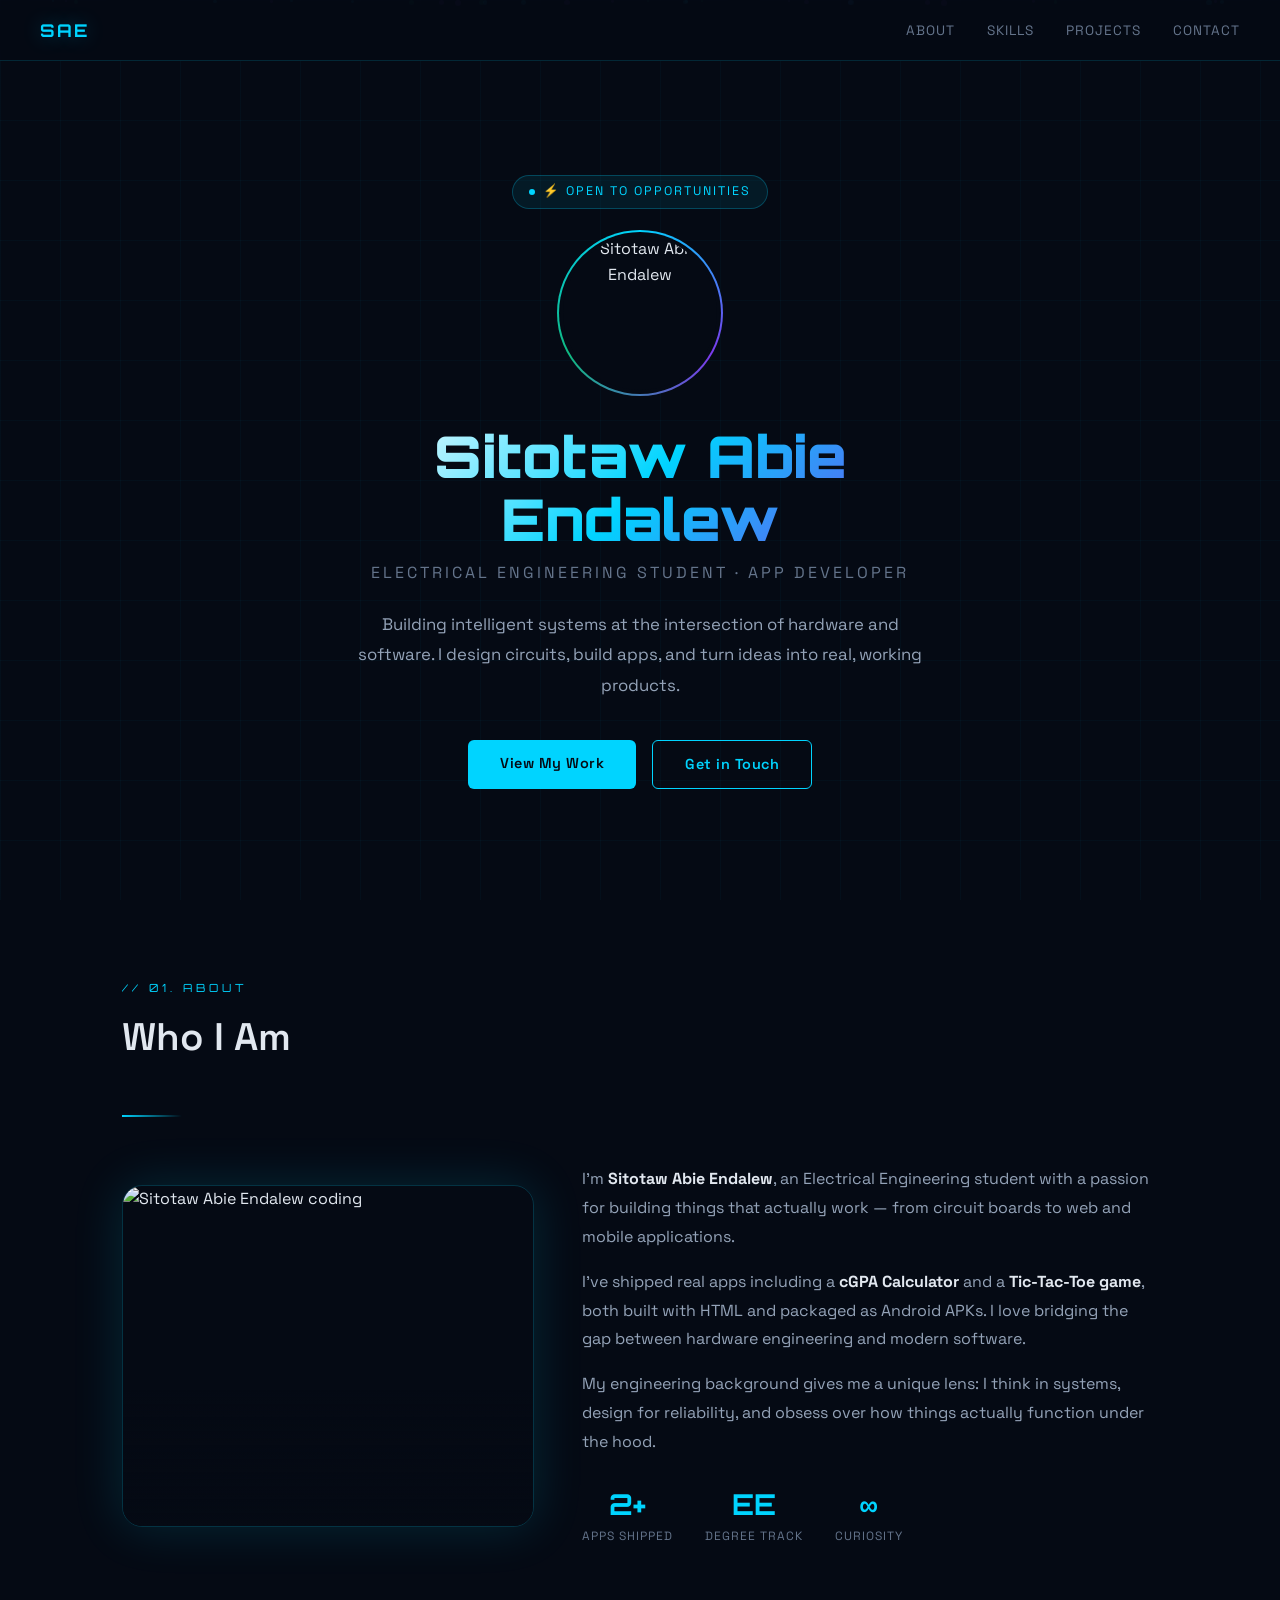
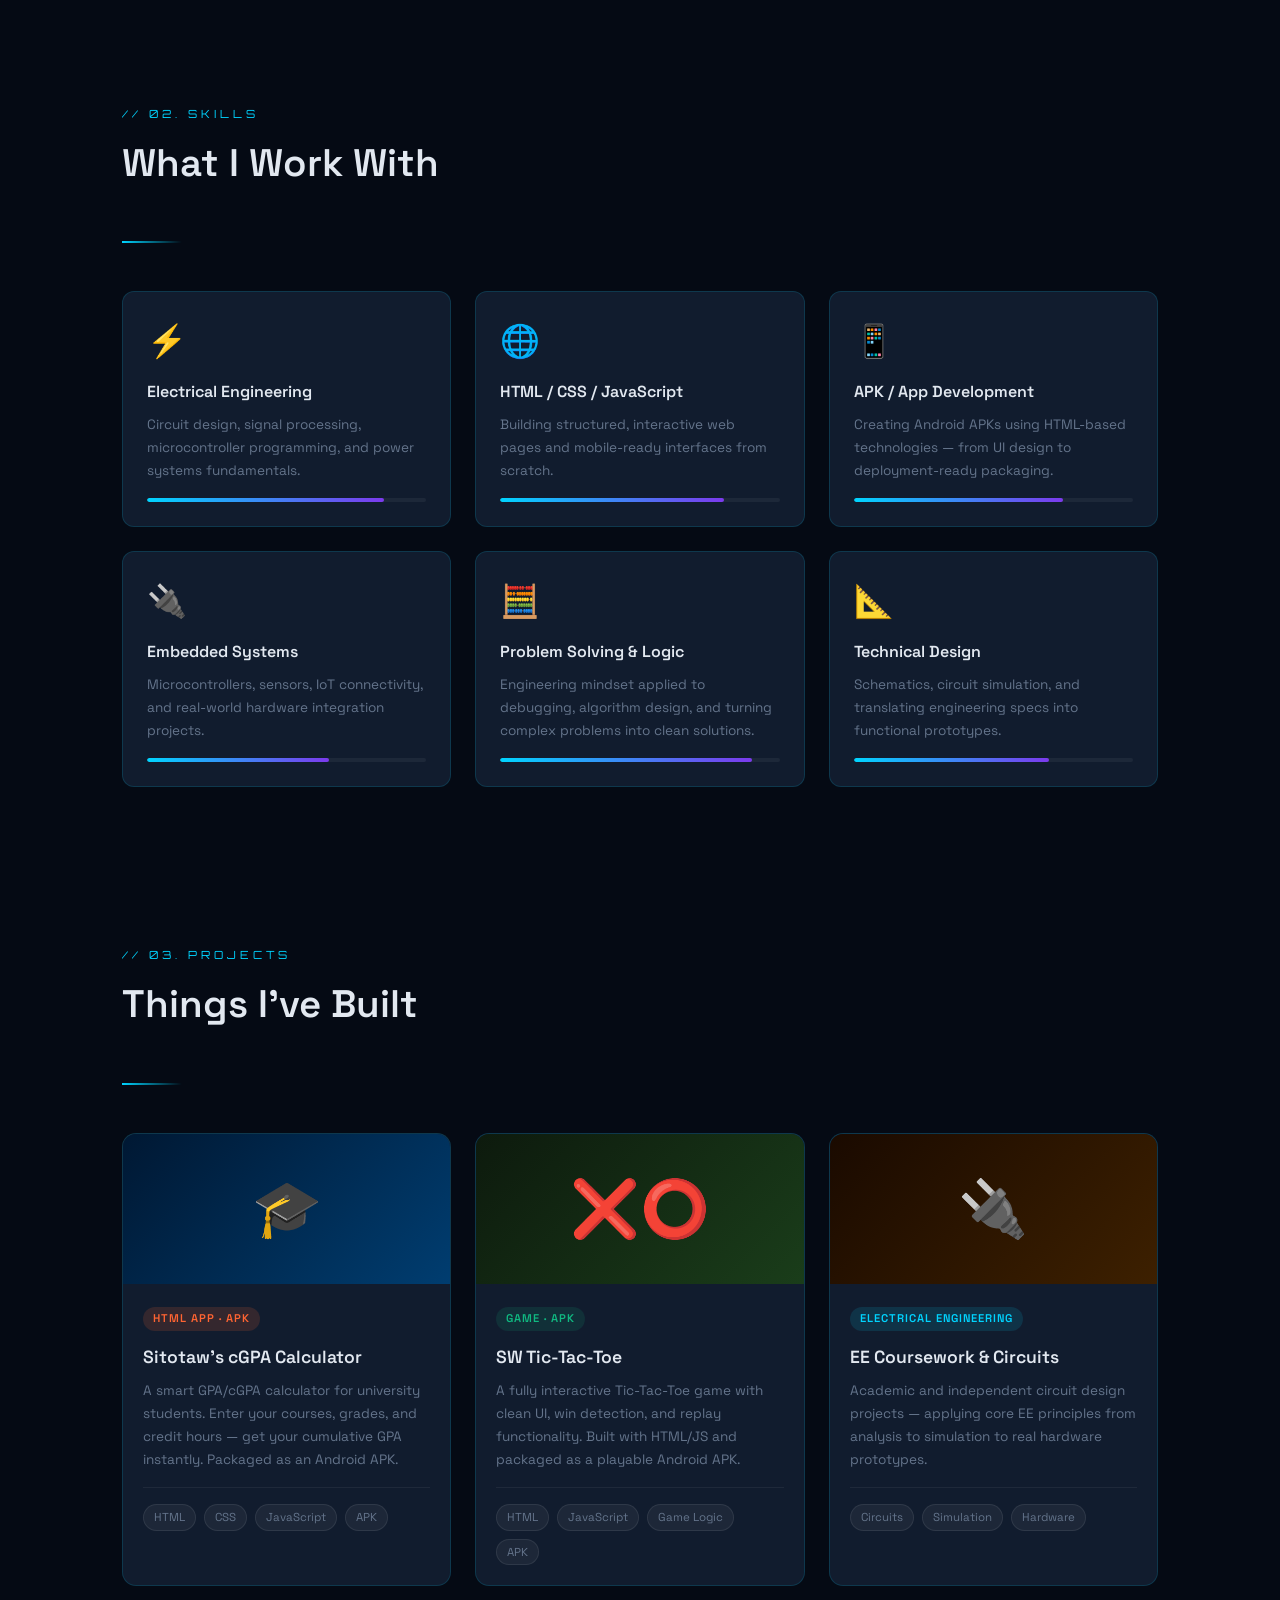
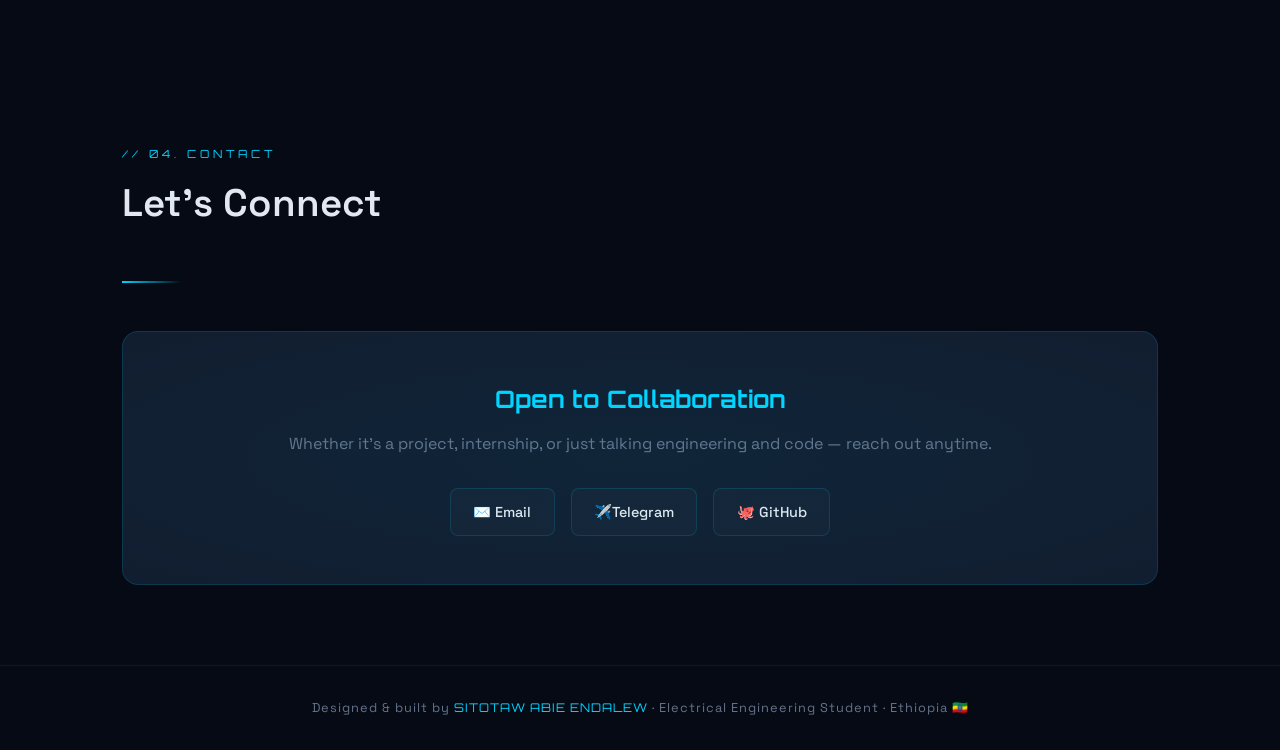
==== index.html @ f0a7ffb6 "Update index.html" ====
<!DOCTYPE html>
<html lang="en">
<head>
  <meta charset="UTF-8" />
  <meta name="viewport" content="width=device-width, initial-scale=1.0" />
  <title>Sitotaw Abie Endalew – Portfolio</title>
  <link rel="preconnect" href="https://fonts.googleapis.com" />
  <link href="https://fonts.googleapis.com/css2?family=Space+Grotesk:wght@300;400;500;600;700&family=Orbitron:wght@400;700;900&display=swap" rel="stylesheet" />
  <link rel="stylesheet" href="style.css" />
</head>
<body>

  <!-- ── FLOATING CIRCUIT DOTS (injected by JS) ── -->
  <div class="circuit-dots" id="dots"></div>

  <!-- ══════════════════════════════════════════
       NAV
  ══════════════════════════════════════════ -->
  <nav>
    <div class="nav-logo">SAE</div>
    <ul class="nav-links">
      <li><a href="#about">About</a></li>
      <li><a href="#skills">Skills</a></li>
      <li><a href="#projects">Projects</a></li>
      <li><a href="#contact">Contact</a></li>
    </ul>
    <button class="nav-toggle" id="navToggle" aria-label="Toggle menu">☰</button>
  </nav>

  <!-- ══════════════════════════════════════════
       HERO
  ══════════════════════════════════════════ -->
  <section class="hero" id="home">
    <div class="hero-content">
      <div class="hero-badge">⚡ Open to Opportunities</div>

      <div class="hero-photo-wrap">
        <img class="hero-photo" src="assets/photo.png" alt="Sitotaw Abie Endalew" />
      </div>

      <h1 class="hero-name">Sitotaw Abie<br />Endalew</h1>
      <p class="hero-title">Electrical Engineering Student · App Developer</p>
      <p class="hero-desc">
        Building intelligent systems at the intersection of hardware and software.
        I design circuits, build apps, and turn ideas into real, working products.
      </p>

      <div class="hero-btns">
        <a href="#projects" class="btn-primary">View My Work</a>
        <a href="#contact" class="btn-outline">Get in Touch</a>
      </div>
    </div>
  </section>

  <!-- ══════════════════════════════════════════
       ABOUT
  ══════════════════════════════════════════ -->
  <section id="about">
    <div class="section-label">// 01. about</div>
    <h2 class="section-title">Who I Am</h2>
    <div class="section-line"></div>

    <div class="about-grid">
      <div class="about-photo-box">
        <img src="assets/photo.png" alt="Sitotaw Abie Endalew coding" />
      </div>

      <div class="about-text">
        <p>
          I'm <strong>Sitotaw Abie Endalew</strong>, an Electrical Engineering
          student with a passion for building things that actually work — from
          circuit boards to web and mobile applications.
        </p>
        <p>
          I've shipped real apps including a <strong>cGPA Calculator</strong> and
          a <strong>Tic-Tac-Toe game</strong>, both built with HTML and packaged
          as Android APKs. I love bridging the gap between hardware engineering
          and modern software.
        </p>
        <p>
          My engineering background gives me a unique lens: I think in systems,
          design for reliability, and obsess over how things actually function
          under the hood.
        </p>

        <div class="stat-row">
          <div class="stat">
            <div class="stat-num">2+</div>
            <div class="stat-label">Apps Shipped</div>
          </div>
          <div class="stat">
            <div class="stat-num">EE</div>
            <div class="stat-label">Degree Track</div>
          </div>
          <div class="stat">
            <div class="stat-num">∞</div>
            <div class="stat-label">Curiosity</div>
          </div>
        </div>
      </div>
    </div>
  </section>

  <!-- ══════════════════════════════════════════
       SKILLS
  ══════════════════════════════════════════ -->
  <section id="skills">
    <div class="section-label">// 02. skills</div>
    <h2 class="section-title">What I Work With</h2>
    <div class="section-line"></div>

    <div class="skills-grid">

      <div class="skill-card">
        <span class="skill-icon">⚡</span>
        <div class="skill-name">Electrical Engineering</div>
        <div class="skill-desc">Circuit design, signal processing, microcontroller programming, and power systems fundamentals.</div>
        <div class="skill-bar-wrap"><div class="skill-bar" style="width:85%"></div></div>
      </div>

      <div class="skill-card">
        <span class="skill-icon">🌐</span>
        <div class="skill-name">HTML / CSS / JavaScript</div>
        <div class="skill-desc">Building structured, interactive web pages and mobile-ready interfaces from scratch.</div>
        <div class="skill-bar-wrap"><div class="skill-bar" style="width:80%"></div></div>
      </div>

      <div class="skill-card">
        <span class="skill-icon">📱</span>
        <div class="skill-name">APK / App Development</div>
        <div class="skill-desc">Creating Android APKs using HTML-based technologies — from UI design to deployment-ready packaging.</div>
        <div class="skill-bar-wrap"><div class="skill-bar" style="width:75%"></div></div>
      </div>

      <div class="skill-card">
        <span class="skill-icon">🔌</span>
        <div class="skill-name">Embedded Systems</div>
        <div class="skill-desc">Microcontrollers, sensors, IoT connectivity, and real-world hardware integration projects.</div>
        <div class="skill-bar-wrap"><div class="skill-bar" style="width:65%"></div></div>
      </div>

      <div class="skill-card">
        <span class="skill-icon">🧮</span>
        <div class="skill-name">Problem Solving & Logic</div>
        <div class="skill-desc">Engineering mindset applied to debugging, algorithm design, and turning complex problems into clean solutions.</div>
        <div class="skill-bar-wrap"><div class="skill-bar" style="width:90%"></div></div>
      </div>

      <div class="skill-card">
        <span class="skill-icon">📐</span>
        <div class="skill-name">Technical Design</div>
        <div class="skill-desc">Schematics, circuit simulation, and translating engineering specs into functional prototypes.</div>
        <div class="skill-bar-wrap"><div class="skill-bar" style="width:70%"></div></div>
      </div>

    </div>
  </section>

  <!-- ══════════════════════════════════════════
       PROJECTS
  ══════════════════════════════════════════ -->
  <section id="projects">
    <div class="section-label">// 03. projects</div>
    <h2 class="section-title">Things I've Built</h2>
    <div class="section-line"></div>

    <div class="projects-grid">

      <div class="project-card">
        <div class="project-thumb thumb-blue">🎓</div>
        <div class="project-body">
          <span class="project-tag tag-html">HTML App · APK</span>
          <div class="project-name">Sitotaw's cGPA Calculator</div>
          <div class="project-desc">
            A smart GPA/cGPA calculator for university students. Enter your
            courses, grades, and credit hours — get your cumulative GPA instantly.
            Packaged as an Android APK.
          </div>
          <div class="project-footer">
            <span class="tech-pill">HTML</span>
            <span class="tech-pill">CSS</span>
            <span class="tech-pill">JavaScript</span>
            <span class="tech-pill">APK</span>
          </div>
        </div>
      </div>

      <div class="project-card">
        <div class="project-thumb thumb-green">❌⭕</div>
        <div class="project-body">
          <span class="project-tag tag-game">Game · APK</span>
          <div class="project-name">SW Tic-Tac-Toe</div>
          <div class="project-desc">
            A fully interactive Tic-Tac-Toe game with clean UI, win detection,
            and replay functionality. Built with HTML/JS and packaged as a
            playable Android APK.
          </div>
          <div class="project-footer">
            <span class="tech-pill">HTML</span>
            <span class="tech-pill">JavaScript</span>
            <span class="tech-pill">Game Logic</span>
            <span class="tech-pill">APK</span>
          </div>
        </div>
      </div>

      <div class="project-card">
        <div class="project-thumb thumb-orange">🔌</div>
        <div class="project-body">
          <span class="project-tag tag-iot">Electrical Engineering</span>
          <div class="project-name">EE Coursework & Circuits</div>
          <div class="project-desc">
            Academic and independent circuit design projects — applying core EE
            principles from analysis to simulation to real hardware prototypes.
          </div>
          <div class="project-footer">
            <span class="tech-pill">Circuits</span>
            <span class="tech-pill">Simulation</span>
            <span class="tech-pill">Hardware</span>
          </div>
        </div>
      </div>

    </div>
  </section>

  <!-- ══════════════════════════════════════════
       CONTACT
  ══════════════════════════════════════════ -->
  <section id="contact">
    <div class="section-label">// 04. contact</div>
    <h2 class="section-title">Let's Connect</h2>
    <div class="section-line"></div>

    <div class="contact-box">
      <h3>Open to Collaboration</h3>
      <p>Whether it's a project, internship, or just talking engineering and code — reach out anytime.</p>
      <div class="contact-links">
        <a href="mailto:sitotawabieendalew@gmail.com" class="contact-link">
          ✉️ Email
        </a>
        <a href="https://t.me/sitotawabie" target="_blank" class="contact-link">
          ✈️Telegram
        </a>
        <a href="https://github.com/sitotaw20" target="_blank" class="contact-link">
          🐙 GitHub
        </a>
      </div>
    </div>
  </section>

  <!-- ══════════════════════════════════════════
       FOOTER
  ══════════════════════════════════════════ -->
  <footer>
    <p>
      Designed &amp; built by
      <span class="footer-name">SITOTAW ABIE ENDALEW</span>
      · Electrical Engineering Student · Ethiopia 🇪🇹
    </p>
  </footer>

  <script src="script.js"></script>
</body>
</html>
---- style.css ----
/* ============================================================
   SITOTAW ABIE ENDALEW — PORTFOLIO STYLESHEET
   File: style.css
   Structure:
     1. CSS Variables & Reset
     2. Background Grid
     3. Navigation
     4. Hero Section
     5. Section Shared Styles
     6. About Section
     7. Skills Section
     8. Projects Section
     9. Contact Section
    10. Footer
    11. Animations & Keyframes
    12. Responsive (Mobile)
============================================================ */


/* ── 1. CSS VARIABLES & RESET ── */
*, *::before, *::after {
  box-sizing: border-box;
  margin: 0;
  padding: 0;
}

:root {
  --bg:        #050a14;
  --surface:   #0d1626;
  --card:      #111c2e;
  --accent:    #00d4ff;
  --accent2:   #7c3aed;
  --accent3:   #10b981;
  --text:      #e2e8f0;
  --muted:     #64748b;
  --border:    rgba(0, 212, 255, 0.15);
  --glow:      0 0 20px rgba(0, 212, 255, 0.3);
}

html {
  scroll-behavior: smooth;
}

body {
  font-family: 'Space Grotesk', sans-serif;
  background: var(--bg);
  color: var(--text);
  overflow-x: hidden;
  line-height: 1.6;
}


/* ── 2. BACKGROUND GRID ── */
body::before {
  content: '';
  position: fixed;
  inset: 0;
  background-image:
    linear-gradient(rgba(0, 212, 255, 0.03) 1px, transparent 1px),
    linear-gradient(90deg, rgba(0, 212, 255, 0.03) 1px, transparent 1px);
  background-size: 60px 60px;
  pointer-events: none;
  z-index: 0;
}

/* Floating circuit dots */
.circuit-dots {
  position: fixed;
  inset: 0;
  pointer-events: none;
  overflow: hidden;
  z-index: 0;
}

.dot {
  position: absolute;
  border-radius: 50%;
  opacity: 0.4;
  animation: floatDot linear infinite;
}


/* ── 3. NAVIGATION ── */
nav {
  position: fixed;
  top: 0;
  left: 0;
  right: 0;
  z-index: 100;
  display: flex;
  align-items: center;
  justify-content: space-between;
  padding: 1rem 2.5rem;
  background: rgba(5, 10, 20, 0.88);
  backdrop-filter: blur(14px);
  border-bottom: 1px solid var(--border);
}

.nav-logo {
  font-family: 'Orbitron', monospace;
  font-weight: 700;
  font-size: 1.1rem;
  color: var(--accent);
  letter-spacing: 2px;
  text-shadow: var(--glow);
}

.nav-links {
  display: flex;
  gap: 2rem;
  list-style: none;
}

.nav-links a {
  color: var(--muted);
  text-decoration: none;
  font-size: 0.85rem;
  letter-spacing: 1px;
  text-transform: uppercase;
  transition: color 0.3s;
}

.nav-links a:hover {
  color: var(--accent);
}

.nav-toggle {
  display: none;
  background: none;
  border: 1px solid var(--border);
  color: var(--accent);
  font-size: 1.2rem;
  padding: 4px 10px;
  border-radius: 6px;
  cursor: pointer;
}


/* ── 4. HERO SECTION ── */
.hero {
  position: relative;
  min-height: 100vh;
  display: flex;
  align-items: center;
  justify-content: center;
  text-align: center;
  padding: 8rem 2rem 4rem;
  z-index: 1;
}

.hero-content {
  max-width: 820px;
}

.hero-badge {
  display: inline-flex;
  align-items: center;
  gap: 8px;
  background: rgba(0, 212, 255, 0.08);
  border: 1px solid rgba(0, 212, 255, 0.25);
  border-radius: 50px;
  padding: 6px 16px;
  font-size: 0.78rem;
  letter-spacing: 2px;
  text-transform: uppercase;
  color: var(--accent);
  margin-bottom: 1.5rem;
  animation: fadeSlideDown 0.8s ease both;
}

.hero-badge::before {
  content: '';
  width: 6px;
  height: 6px;
  background: var(--accent);
  border-radius: 50%;
  animation: pulse 1.5s infinite;
}

/* Spinning photo ring */
.hero-photo-wrap {
  width: 160px;
  height: 160px;
  border-radius: 50%;
  margin: 0 auto 2rem;
  position: relative;
  animation: fadeSlideDown 0.8s 0.05s ease both;
}

.hero-photo-wrap::before {
  content: '';
  position: absolute;
  inset: -3px;
  border-radius: 50%;
  background: conic-gradient(var(--accent), var(--accent2), var(--accent3), var(--accent));
  animation: spinBorder 4s linear infinite;
  z-index: -1;
}

.hero-photo-wrap::after {
  content: '';
  position: absolute;
  inset: 0;
  border-radius: 50%;
  background: var(--bg);
  z-index: -1;
  margin: -1px;
}

.hero-photo {
  width: 100%;
  height: 100%;
  border-radius: 50%;
  object-fit: cover;
  object-position: top center;
  display: block;
  border: 3px solid var(--bg);
}

.hero-name {
  font-family: 'Orbitron', monospace;
  font-size: clamp(2rem, 5vw, 3.6rem);
  font-weight: 900;
  line-height: 1.1;
  margin-bottom: 0.5rem;
  background: linear-gradient(135deg, #fff 0%, var(--accent) 50%, var(--accent2) 100%);
  -webkit-background-clip: text;
  -webkit-text-fill-color: transparent;
  background-clip: text;
  animation: fadeSlideDown 0.9s 0.1s ease both;
}

.hero-title {
  font-size: 1rem;
  color: var(--muted);
  letter-spacing: 3px;
  text-transform: uppercase;
  margin-bottom: 1.5rem;
  animation: fadeSlideDown 0.9s 0.2s ease both;
}

.hero-desc {
  font-size: 1.05rem;
  color: #94a3b8;
  max-width: 580px;
  margin: 0 auto 2.5rem;
  animation: fadeSlideDown 0.9s 0.3s ease both;
  line-height: 1.8;
}

.hero-btns {
  display: flex;
  gap: 1rem;
  justify-content: center;
  flex-wrap: wrap;
  animation: fadeSlideDown 0.9s 0.4s ease both;
}

/* Buttons */
.btn-primary {
  padding: 0.75rem 2rem;
  background: var(--accent);
  color: var(--bg);
  border: none;
  border-radius: 6px;
  font-family: inherit;
  font-weight: 600;
  font-size: 0.9rem;
  cursor: pointer;
  letter-spacing: 0.5px;
  transition: all 0.3s;
  text-decoration: none;
  display: inline-block;
}

.btn-primary:hover {
  background: #33ddff;
  transform: translateY(-2px);
  box-shadow: 0 8px 25px rgba(0, 212, 255, 0.4);
}

.btn-outline {
  padding: 0.75rem 2rem;
  background: transparent;
  color: var(--accent);
  border: 1px solid var(--accent);
  border-radius: 6px;
  font-family: inherit;
  font-weight: 600;
  font-size: 0.9rem;
  cursor: pointer;
  letter-spacing: 0.5px;
  transition: all 0.3s;
  text-decoration: none;
  display: inline-block;
}

.btn-outline:hover {
  background: rgba(0, 212, 255, 0.1);
  transform: translateY(-2px);
}


/* ── 5. SECTION SHARED STYLES ── */
section {
  position: relative;
  z-index: 1;
  padding: 5rem 2rem;
  max-width: 1100px;
  margin: 0 auto;
}

.section-label {
  font-family: 'Orbitron', monospace;
  font-size: 0.7rem;
  letter-spacing: 4px;
  text-transform: uppercase;
  color: var(--accent);
  margin-bottom: 0.5rem;
}

.section-title {
  font-size: clamp(1.8rem, 3vw, 2.4rem);
  font-weight: 600;
  margin-bottom: 3rem;
  color: var(--text);
}

.section-line {
  width: 60px;
  height: 2px;
  background: linear-gradient(90deg, var(--accent), transparent);
  margin-bottom: 3rem;
}


/* ── 6. ABOUT SECTION ── */
.about-grid {
  display: grid;
  grid-template-columns: 1fr 1.4fr;
  gap: 3rem;
  align-items: center;
}

.about-photo-box {
  position: relative;
  border-radius: 20px;
  overflow: hidden;
  box-shadow: 0 0 50px rgba(0, 212, 255, 0.15);
  border: 1px solid rgba(0, 212, 255, 0.2);
}

.about-photo-box img {
  width: 100%;
  height: 340px;
  object-fit: cover;
  object-position: top center;
  display: block;
}

.about-photo-box::after {
  content: '';
  position: absolute;
  inset: 0;
  background: linear-gradient(to bottom, transparent 60%, var(--bg) 100%);
}

.about-text p {
  color: #94a3b8;
  margin-bottom: 1rem;
  line-height: 1.8;
}

.about-text strong {
  color: var(--text);
}

.stat-row {
  display: flex;
  gap: 2rem;
  margin-top: 1.5rem;
  flex-wrap: wrap;
}

.stat {
  text-align: center;
}

.stat-num {
  font-family: 'Orbitron', monospace;
  font-size: 1.8rem;
  font-weight: 700;
  color: var(--accent);
}

.stat-label {
  font-size: 0.75rem;
  color: var(--muted);
  text-transform: uppercase;
  letter-spacing: 1px;
}


/* ── 7. SKILLS SECTION ── */
.skills-grid {
  display: grid;
  grid-template-columns: repeat(auto-fit, minmax(280px, 1fr));
  gap: 1.5rem;
}

.skill-card {
  background: var(--card);
  border: 1px solid var(--border);
  border-radius: 12px;
  padding: 1.5rem;
  transition: all 0.3s;
  position: relative;
  overflow: hidden;
}

.skill-card::before {
  content: '';
  position: absolute;
  top: 0;
  left: 0;
  right: 0;
  height: 2px;
  background: linear-gradient(90deg, var(--accent), var(--accent2));
  transform: scaleX(0);
  transform-origin: left;
  transition: transform 0.3s;
}

.skill-card:hover::before {
  transform: scaleX(1);
}

.skill-card:hover {
  border-color: rgba(0, 212, 255, 0.3);
  transform: translateY(-4px);
  box-shadow: 0 12px 30px rgba(0, 0, 0, 0.3);
}

.skill-icon {
  font-size: 2rem;
  margin-bottom: 0.75rem;
  display: block;
}

.skill-name {
  font-weight: 600;
  font-size: 1rem;
  margin-bottom: 0.5rem;
  color: var(--text);
}

.skill-desc {
  font-size: 0.85rem;
  color: var(--muted);
  line-height: 1.7;
}

.skill-bar-wrap {
  margin-top: 1rem;
  background: rgba(255, 255, 255, 0.05);
  border-radius: 4px;
  height: 4px;
  overflow: hidden;
}

.skill-bar {
  height: 100%;
  border-radius: 4px;
  background: linear-gradient(90deg, var(--accent), var(--accent2));
  animation: growBar 1.5s ease both;
}


/* ── 8. PROJECTS SECTION ── */
.projects-grid {
  display: grid;
  grid-template-columns: repeat(auto-fit, minmax(300px, 1fr));
  gap: 1.5rem;
}

.project-card {
  background: var(--card);
  border: 1px solid var(--border);
  border-radius: 14px;
  overflow: hidden;
  transition: all 0.35s;
}

.project-card:hover {
  transform: translateY(-6px);
  border-color: rgba(0, 212, 255, 0.4);
  box-shadow: 0 20px 50px rgba(0, 0, 0, 0.4), 0 0 30px rgba(0, 212, 255, 0.1);
}

.project-thumb {
  height: 150px;
  display: flex;
  align-items: center;
  justify-content: center;
  font-size: 3.5rem;
}

.thumb-blue   { background: linear-gradient(135deg, #001833, #003d70); }
.thumb-green  { background: linear-gradient(135deg, #0d1a0d, #1a3d1a); }
.thumb-orange { background: linear-gradient(135deg, #1a0a00, #3d2000); }

.project-body {
  padding: 1.25rem;
}

.project-tag {
  display: inline-block;
  padding: 3px 10px;
  border-radius: 50px;
  font-size: 0.7rem;
  letter-spacing: 1px;
  text-transform: uppercase;
  font-weight: 600;
  margin-bottom: 0.75rem;
}

.tag-html { background: rgba(255, 100, 50, 0.15); color: #ff6432; }
.tag-game { background: rgba(16, 185, 129, 0.12); color: #10b981; }
.tag-iot  { background: rgba(0, 212, 255, 0.12);  color: var(--accent); }

.project-name {
  font-size: 1.1rem;
  font-weight: 600;
  margin-bottom: 0.5rem;
  color: var(--text);
}

.project-desc {
  font-size: 0.85rem;
  color: var(--muted);
  line-height: 1.7;
}

.project-footer {
  display: flex;
  align-items: center;
  gap: 0.5rem;
  margin-top: 1rem;
  padding-top: 1rem;
  border-top: 1px solid rgba(255, 255, 255, 0.06);
  flex-wrap: wrap;
}

.tech-pill {
  padding: 3px 10px;
  background: rgba(255, 255, 255, 0.05);
  border: 1px solid rgba(255, 255, 255, 0.08);
  border-radius: 50px;
  font-size: 0.72rem;
  color: var(--muted);
}


/* ── 9. CONTACT SECTION ── */
.contact-box {
  background: var(--card);
  border: 1px solid var(--border);
  border-radius: 16px;
  padding: 3rem;
  text-align: center;
  position: relative;
  overflow: hidden;
}

.contact-box::before {
  content: '';
  position: absolute;
  top: -50%;
  left: -50%;
  width: 200%;
  height: 200%;
  background: radial-gradient(ellipse at center, rgba(0, 212, 255, 0.05) 0%, transparent 60%);
  pointer-events: none;
}

.contact-box h3 {
  font-family: 'Orbitron', monospace;
  font-size: 1.5rem;
  color: var(--accent);
  margin-bottom: 0.75rem;
}

.contact-box p {
  color: var(--muted);
  margin-bottom: 2rem;
}

.contact-links {
  display: flex;
  gap: 1rem;
  justify-content: center;
  flex-wrap: wrap;
}

.contact-link {
  display: flex;
  align-items: center;
  gap: 8px;
  padding: 0.7rem 1.4rem;
  border: 1px solid var(--border);
  border-radius: 8px;
  color: var(--text);
  text-decoration: none;
  font-size: 0.9rem;
  font-weight: 500;
  transition: all 0.3s;
  background: rgba(255, 255, 255, 0.02);
}

.contact-link:hover {
  border-color: var(--accent);
  color: var(--accent);
  background: rgba(0, 212, 255, 0.06);
  transform: translateY(-2px);
}


/* ── 10. FOOTER ── */
footer {
  text-align: center;
  padding: 2rem;
  color: var(--muted);
  font-size: 0.8rem;
  border-top: 1px solid rgba(255, 255, 255, 0.05);
  position: relative;
  z-index: 1;
  letter-spacing: 1px;
}

.footer-name {
  color: var(--accent);
  font-family: 'Orbitron', monospace;
  font-size: 0.75rem;
}


/* ── 11. ANIMATIONS & KEYFRAMES ── */
@keyframes fadeSlideDown {
  from { opacity: 0; transform: translateY(-20px); }
  to   { opacity: 1; transform: translateY(0); }
}

@keyframes pulse {
  0%, 100% { opacity: 1; transform: scale(1); }
  50%       { opacity: 0.5; transform: scale(1.4); }
}

@keyframes spinBorder {
  to { transform: rotate(360deg); }
}

@keyframes floatDot {
  0%   { transform: translateY(100vh) scale(0); opacity: 0; }
  10%  { opacity: 0.4; }
  90%  { opacity: 0.4; }
  100% { transform: translateY(-100px) scale(1); opacity: 0; }
}

@keyframes growBar {
  from { width: 0%; }
}


/* ── 12. RESPONSIVE (MOBILE) ── */
@media (max-width: 768px) {
  nav {
    padding: 1rem 1.25rem;
  }

  .nav-links {
    display: none;
  }

  .nav-toggle {
    display: block;
  }

  .about-grid {
    grid-template-columns: 1fr;
  }

  section {
    padding: 3.5rem 1.25rem;
  }

  .contact-box {
    padding: 2rem 1.25rem;
  }

  .hero-name {
    font-size: 2rem;
  }

  .hero-photo-wrap {
    width: 130px;
    height: 130px;
  }
}
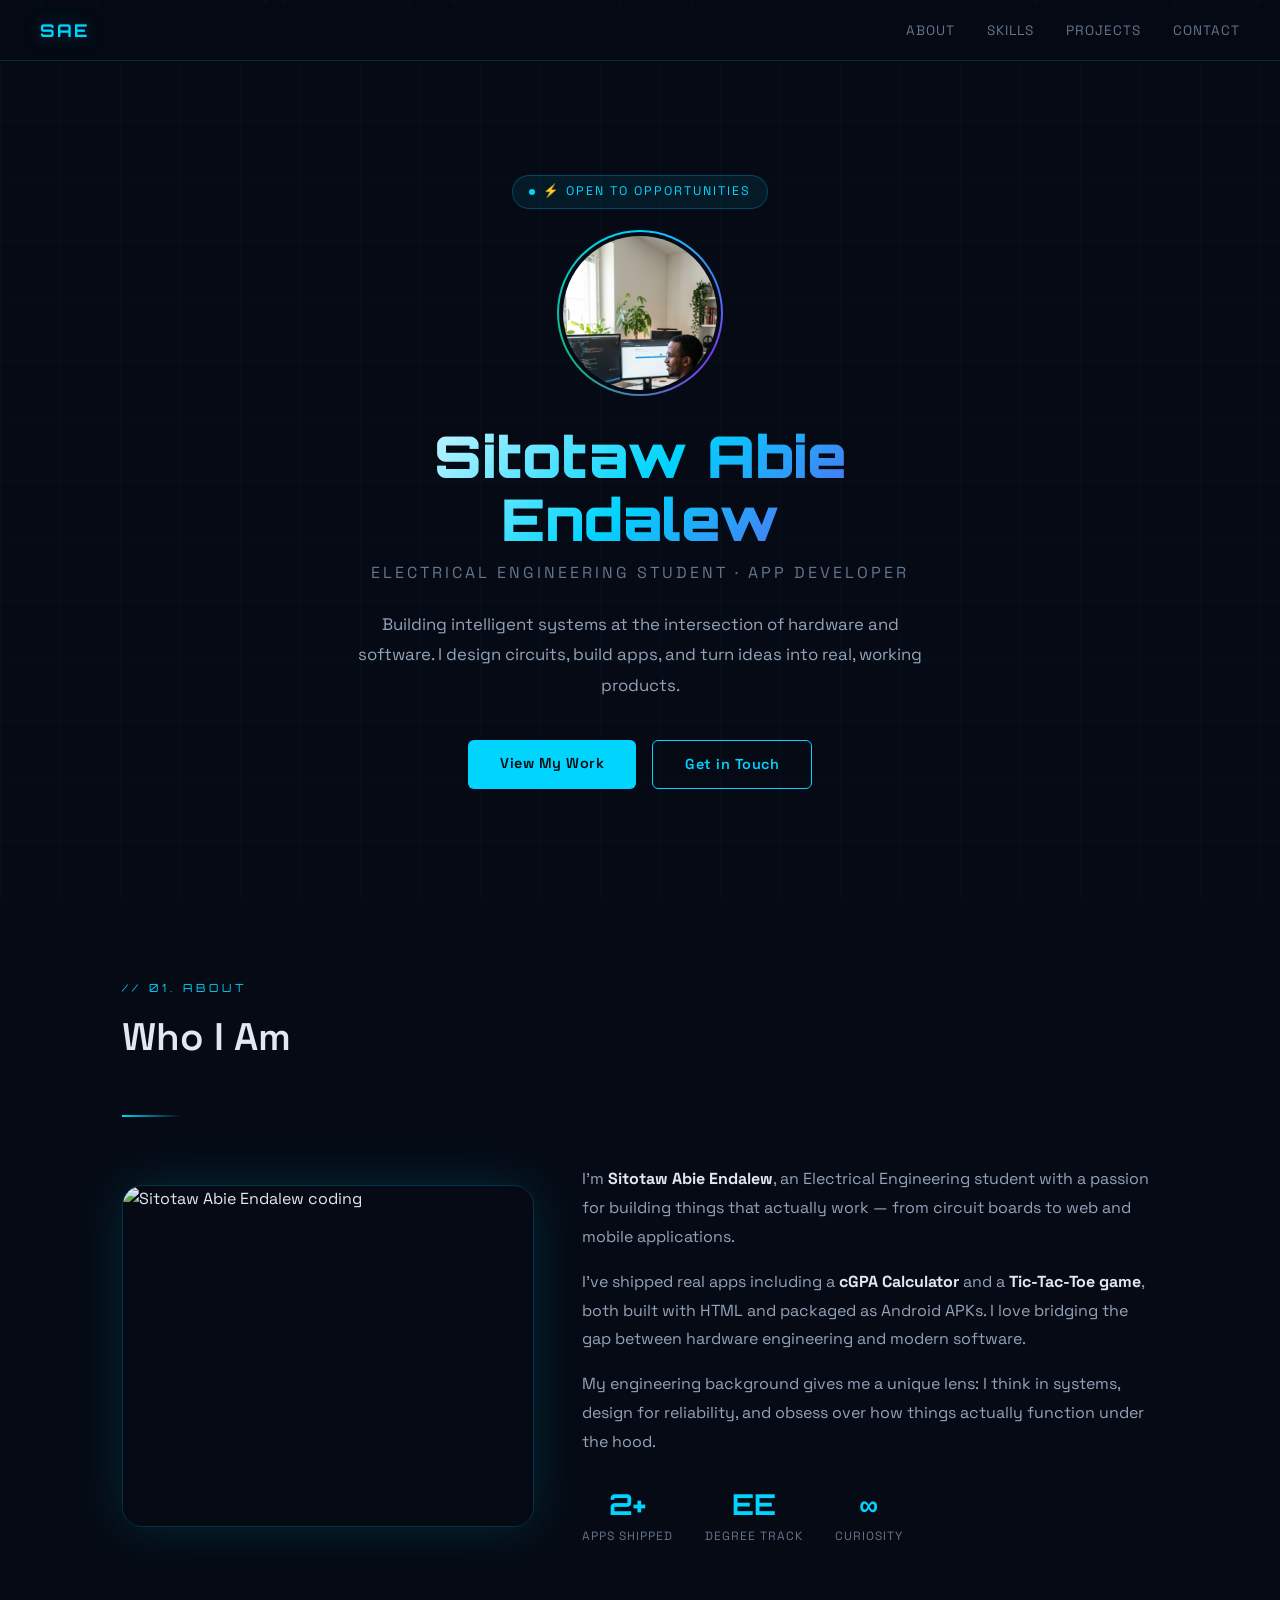
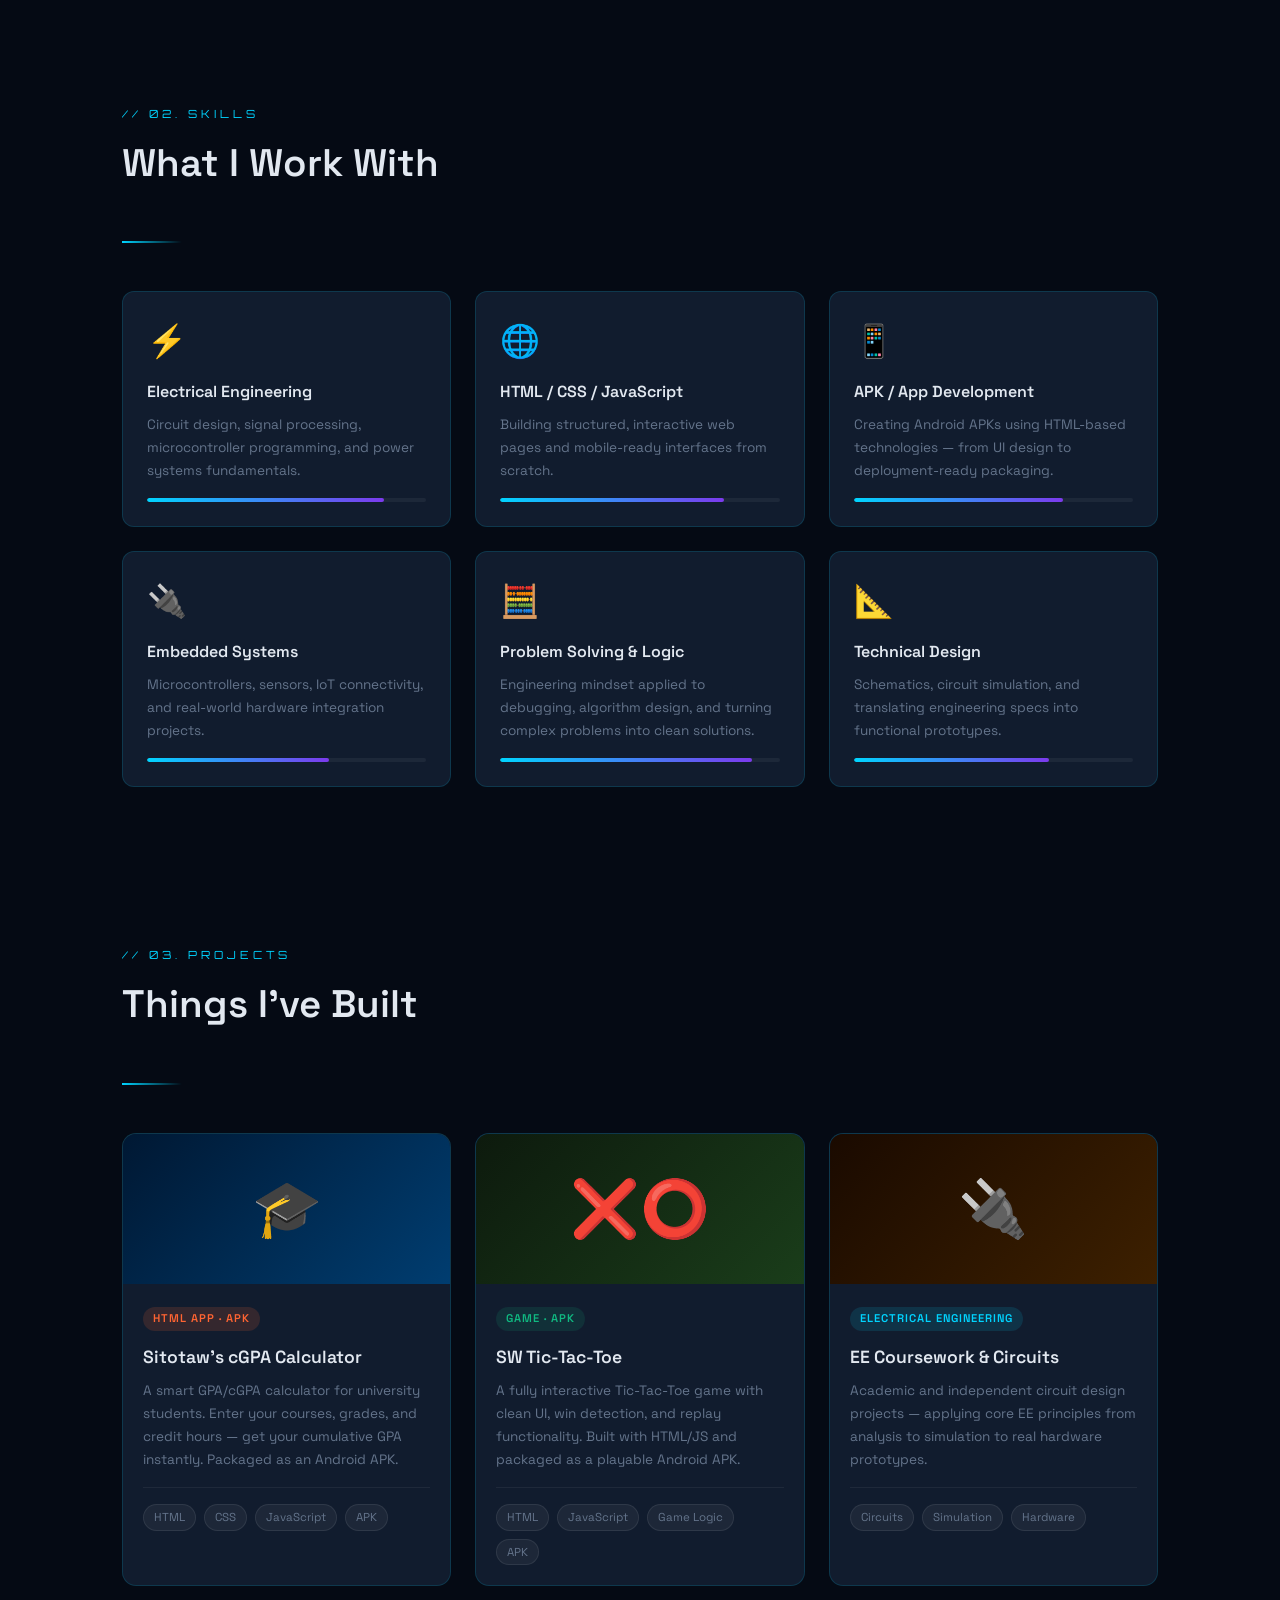
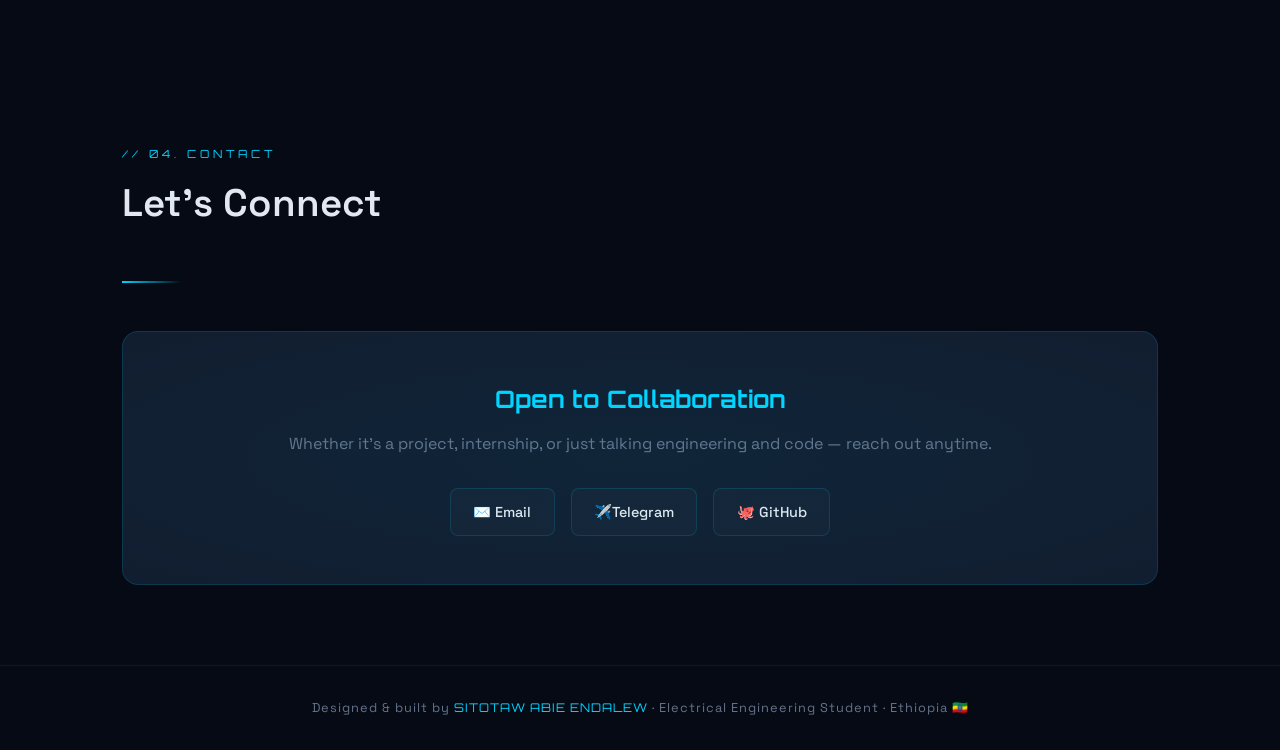
==== commit 37d90bef: "Update index.html" ====
--- a/index.html
+++ b/index.html
@@ -35,7 +35,7 @@
       <div class="hero-badge">⚡ Open to Opportunities</div>
 
       <div class="hero-photo-wrap">
-        <img class="hero-photo" src="assets/photo.png" alt="Sitotaw Abie Endalew" />
+        <img class="hero-photo" src="photo.png" alt="Sitotaw Abie Endalew" />
       </div>
 
       <h1 class="hero-name">Sitotaw Abie<br />Endalew</h1>
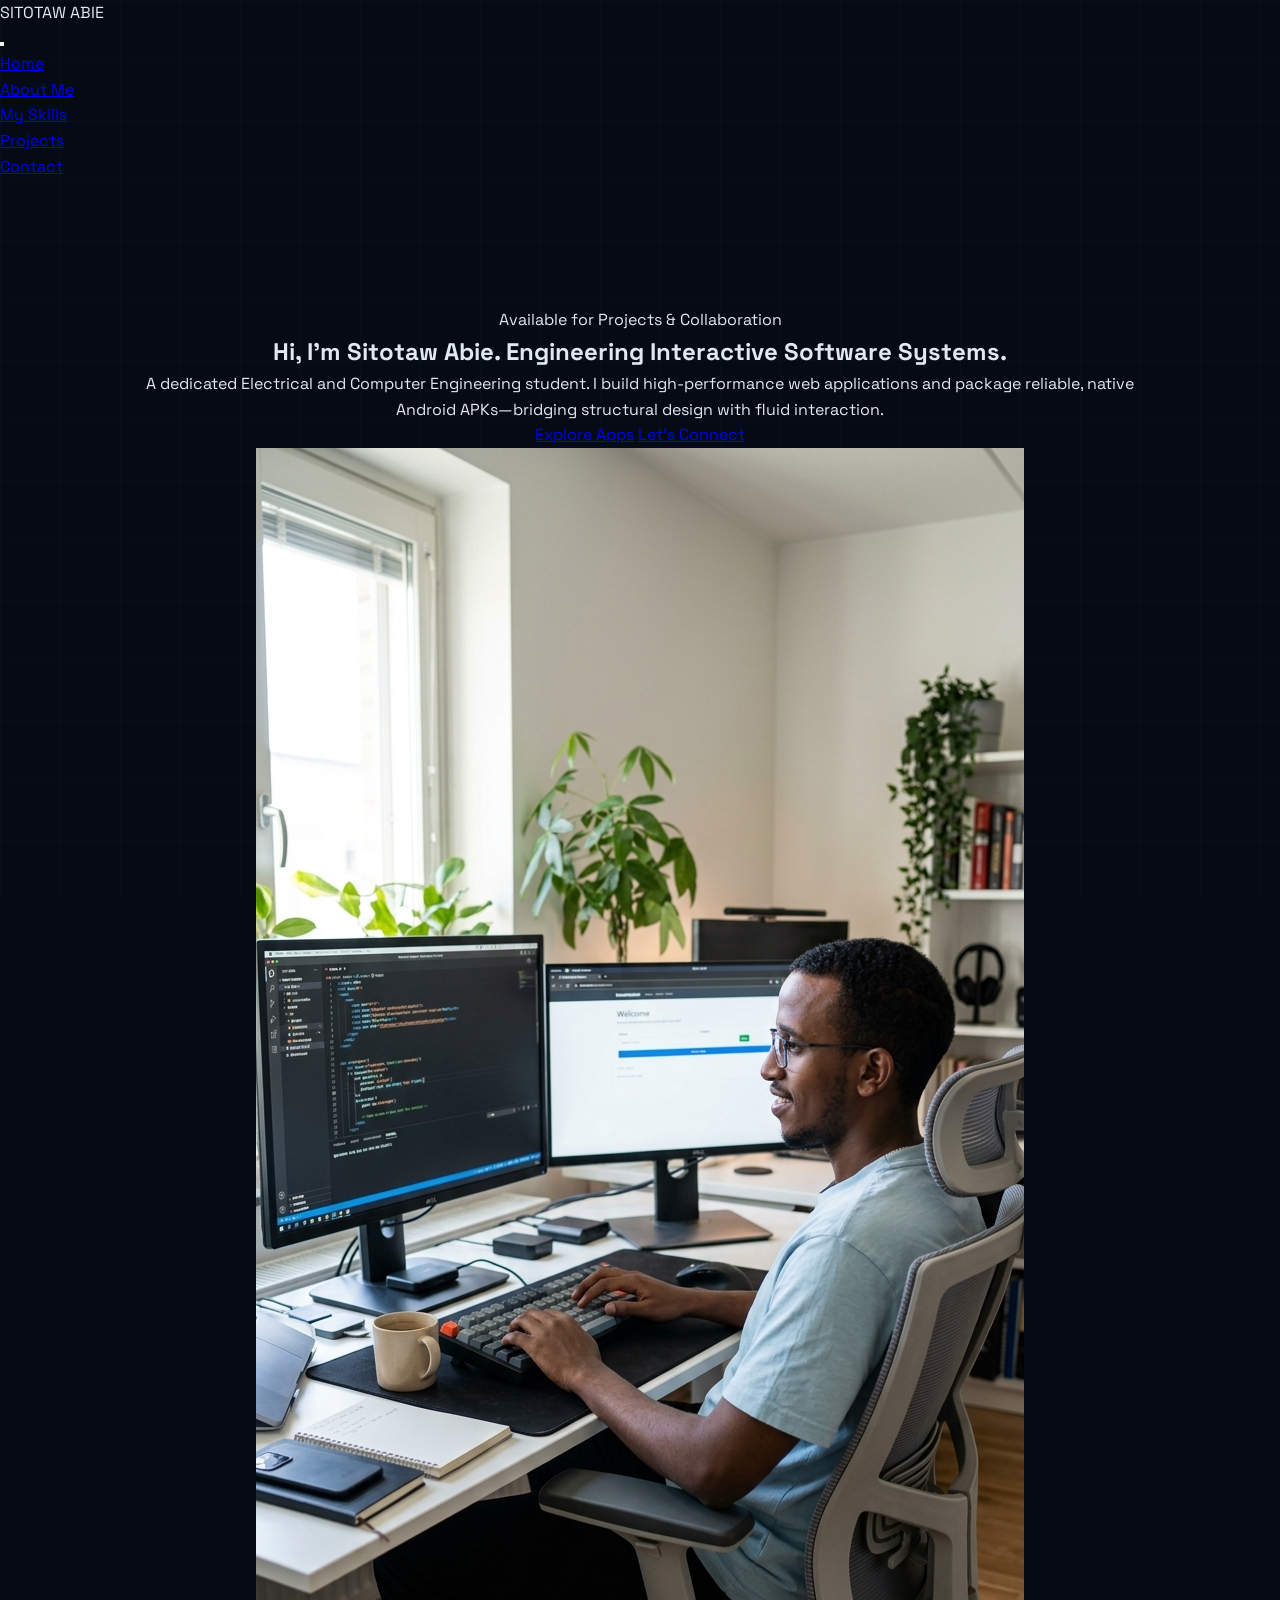
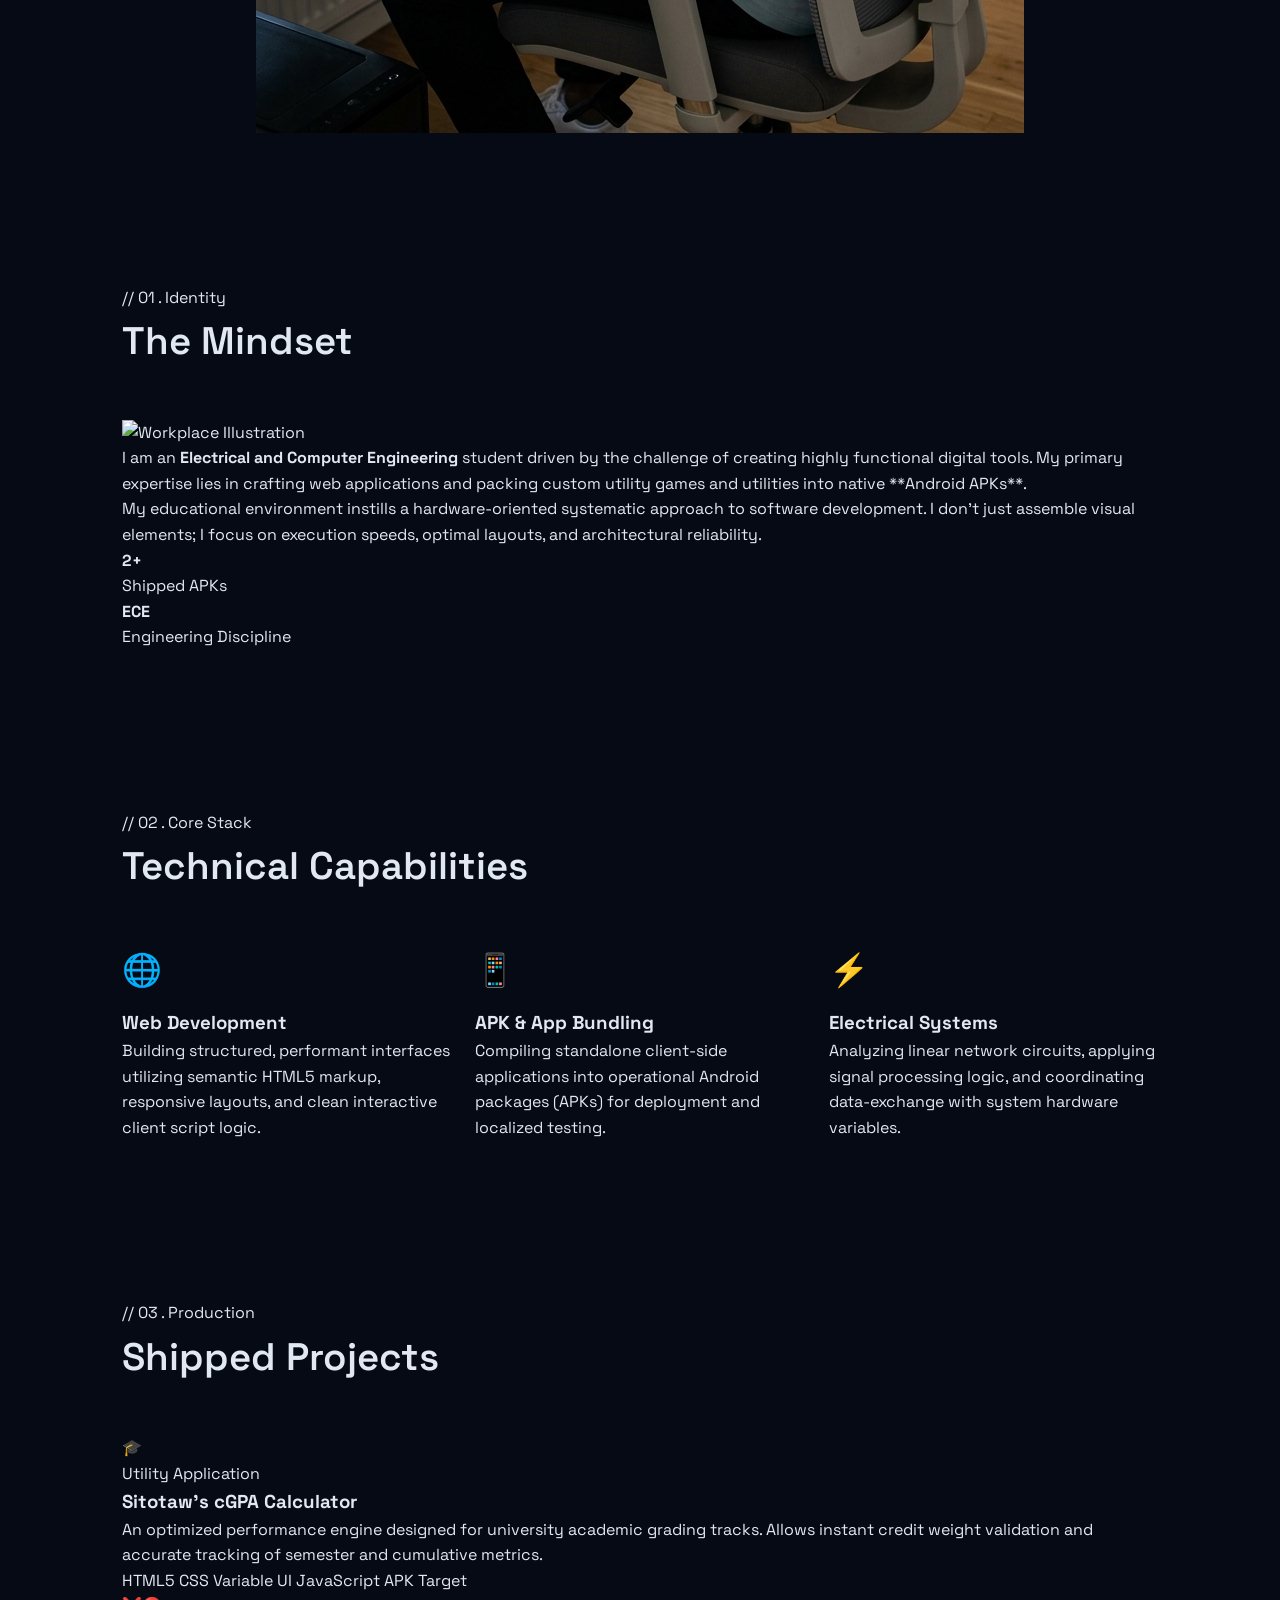
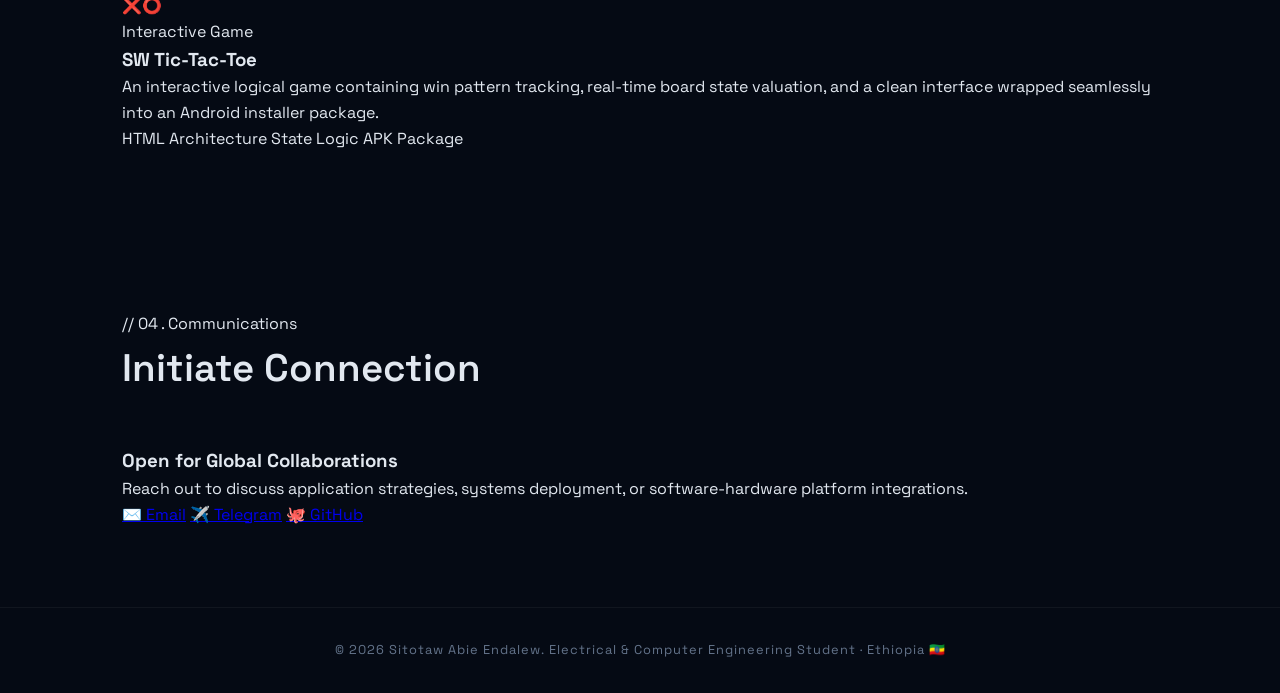
==== commit 0e9676cd: "Update index.html" ====
--- a/index.html
+++ b/index.html
@@ -1,222 +1,160 @@
 <!DOCTYPE html>
 <html lang="en">
 <head>
-  <meta charset="UTF-8" />
-  <meta name="viewport" content="width=device-width, initial-scale=1.0" />
+  <meta charset="UTF-8">
+  <meta name="viewport" content="width=device-width, initial-scale=1.0">
   <title>Sitotaw Abie Endalew – Portfolio</title>
-  <link rel="preconnect" href="https://fonts.googleapis.com" />
-  <link href="https://fonts.googleapis.com/css2?family=Space+Grotesk:wght@300;400;500;600;700&family=Orbitron:wght@400;700;900&display=swap" rel="stylesheet" />
-  <link rel="stylesheet" href="style.css" />
+  <!-- Google Fonts -->
+  <link href="https://fonts.googleapis.com/css2?family=Plus+Jakarta+Sans:wght@300;400;500;600;700;800&family=Space+Grotesk:wght@400;700&display=swap" rel="stylesheet">
+  <!-- External Stylesheet -->
+  <link rel="stylesheet" href="style.css">
 </head>
 <body>
 
-  <!-- ── FLOATING CIRCUIT DOTS (injected by JS) ── -->
-  <div class="circuit-dots" id="dots"></div>
+  <!-- Ambient Glow Background Orbs -->
+  <div class="orb orb-1"></div>
+  <div class="orb orb-2"></div>
 
-  <!-- ══════════════════════════════════════════
-       NAV
-  ══════════════════════════════════════════ -->
-  <nav>
-    <div class="nav-logo">SAE</div>
-    <ul class="nav-links">
-      <li><a href="#about">About</a></li>
-      <li><a href="#skills">Skills</a></li>
-      <li><a href="#projects">Projects</a></li>
-      <li><a href="#contact">Contact</a></li>
+  <!-- Main Top Header -->
+  <header>
+    <div class="brand">SITOTAW ABIE</div>
+  </header>
+
+  <!-- Navigation Menu Button -->
+  <button class="menu-btn" id="menuBtn" aria-label="Toggle Menu">
+    <span></span>
+    <span></span>
+    <span></span>
+  </button>
+
+  <!-- Slide-out Drawer Navigation -->
+  <div class="sidebar" id="sidebar">
+    <ul class="sidebar-links">
+      <li><a href="#home" class="menu-item">Home</a></li>
+      <li><a href="#about" class="menu-item">About Me</a></li>
+      <li><a href="#skills" class="menu-item">My Skills</a></li>
+      <li><a href="#projects" class="menu-item">Projects</a></li>
+      <li><a href="#contact" class="menu-item">Contact</a></li>
     </ul>
-    <button class="nav-toggle" id="navToggle" aria-label="Toggle menu">☰</button>
-  </nav>
+  </div>
+  <div class="sidebar-overlay" id="overlay"></div>
 
-  <!-- ══════════════════════════════════════════
-       HERO
-  ══════════════════════════════════════════ -->
-  <section class="hero" id="home">
-    <div class="hero-content">
-      <div class="hero-badge">⚡ Open to Opportunities</div>
-
-      <div class="hero-photo-wrap">
-        <img class="hero-photo" src="photo.png" alt="Sitotaw Abie Endalew" />
+  <!-- Hero Section -->
+  <section id="home" class="hero">
+    <div class="hero-grid">
+      <div class="hero-intro">
+        <div class="hero-tagline">Available for Projects & Collaboration</div>
+        <h1 class="hero-h1">Hi, I'm <span>Sitotaw Abie</span>. Engineering Interactive Software Systems.</h1>
+        <p class="hero-p">A dedicated Electrical and Computer Engineering student. I build high-performance web applications and package reliable, native Android APKs—bridging structural design with fluid interaction.</p>
+        <div class="hero-actions">
+          <a href="#projects" class="btn btn-filled">Explore Apps</a>
+          <a href="#contact" class="btn btn-border">Let's Connect</a>
+        </div>
       </div>
-
-      <h1 class="hero-name">Sitotaw Abie<br />Endalew</h1>
-      <p class="hero-title">Electrical Engineering Student · App Developer</p>
-      <p class="hero-desc">
-        Building intelligent systems at the intersection of hardware and software.
-        I design circuits, build apps, and turn ideas into real, working products.
-      </p>
-
-      <div class="hero-btns">
-        <a href="#projects" class="btn-primary">View My Work</a>
-        <a href="#contact" class="btn-outline">Get in Touch</a>
+      <div class="hero-visual">
+        <div class="avatar-frame">
+          <img class="avatar-img" src="photo.png" alt="Sitotaw Abie Endalew Profile Image">
+        </div>
       </div>
     </div>
   </section>
 
-  <!-- ══════════════════════════════════════════
-       ABOUT
-  ══════════════════════════════════════════ -->
+  <!-- About Section -->
   <section id="about">
-    <div class="section-label">// 01. about</div>
-    <h2 class="section-title">Who I Am</h2>
-    <div class="section-line"></div>
-
-    <div class="about-grid">
-      <div class="about-photo-box">
-        <img src="assets/photo.png" alt="Sitotaw Abie Endalew coding" />
+    <div class="section-hdr">
+      <p class="section-tag">// 01 . Identity</p>
+      <h2 class="section-title">The Mindset</h2>
+    </div>
+    <div class="about-wrap">
+      <div class="about-showcase">
+        <img src="Workplace.png" alt="Workplace Illustration">
       </div>
-
-      <div class="about-text">
-        <p>
-          I'm <strong>Sitotaw Abie Endalew</strong>, an Electrical Engineering
-          student with a passion for building things that actually work — from
-          circuit boards to web and mobile applications.
-        </p>
-        <p>
-          I've shipped real apps including a <strong>cGPA Calculator</strong> and
-          a <strong>Tic-Tac-Toe game</strong>, both built with HTML and packaged
-          as Android APKs. I love bridging the gap between hardware engineering
-          and modern software.
-        </p>
-        <p>
-          My engineering background gives me a unique lens: I think in systems,
-          design for reliability, and obsess over how things actually function
-          under the hood.
-        </p>
-
-        <div class="stat-row">
-          <div class="stat">
-            <div class="stat-num">2+</div>
-            <div class="stat-label">Apps Shipped</div>
+      <div class="about-bio">
+        <p>I am an <strong>Electrical and Computer Engineering</strong> student driven by the challenge of creating highly functional digital tools. My primary expertise lies in crafting web applications and packing custom utility games and utilities into native **Android APKs**.</p>
+        <p>My educational environment instills a hardware-oriented systematic approach to software development. I don't just assemble visual elements; I focus on execution speeds, optimal layouts, and architectural reliability.</p>
+        <div class="metric-strip">
+          <div class="metric">
+            <h4>2+</h4>
+            <p>Shipped APKs</p>
           </div>
-          <div class="stat">
-            <div class="stat-num">EE</div>
-            <div class="stat-label">Degree Track</div>
-          </div>
-          <div class="stat">
-            <div class="stat-num">∞</div>
-            <div class="stat-label">Curiosity</div>
+          <div class="metric">
+            <h4>ECE</h4>
+            <p>Engineering Discipline</p>
           </div>
         </div>
       </div>
     </div>
   </section>
 
-  <!-- ══════════════════════════════════════════
-       SKILLS
-  ══════════════════════════════════════════ -->
+  <!-- Skills Section -->
   <section id="skills">
-    <div class="section-label">// 02. skills</div>
-    <h2 class="section-title">What I Work With</h2>
-    <div class="section-line"></div>
-
+    <div class="section-hdr">
+      <p class="section-tag">// 02 . Core Stack</p>
+      <h2 class="section-title">Technical Capabilities</h2>
+    </div>
     <div class="skills-grid">
-
-      <div class="skill-card">
-        <span class="skill-icon">⚡</span>
-        <div class="skill-name">Electrical Engineering</div>
-        <div class="skill-desc">Circuit design, signal processing, microcontroller programming, and power systems fundamentals.</div>
-        <div class="skill-bar-wrap"><div class="skill-bar" style="width:85%"></div></div>
+      <div class="skill-node">
+        <div class="skill-header">
+          <div class="skill-icon">🌐</div>
+          <h3 class="skill-title">Web Development</h3>
+        </div>
+        <p class="skill-body">Building structured, performant interfaces utilizing semantic HTML5 markup, responsive layouts, and clean interactive client script logic.</p>
+        <div class="progress-track"><div class="progress-fill" style="width: 85%"></div></div>
       </div>
-
-      <div class="skill-card">
-        <span class="skill-icon">🌐</span>
-        <div class="skill-name">HTML / CSS / JavaScript</div>
-        <div class="skill-desc">Building structured, interactive web pages and mobile-ready interfaces from scratch.</div>
-        <div class="skill-bar-wrap"><div class="skill-bar" style="width:80%"></div></div>
+      <div class="skill-node">
+        <div class="skill-header">
+          <div class="skill-icon">📱</div>
+          <h3 class="skill-title">APK & App Bundling</h3>
+        </div>
+        <p class="skill-body">Compiling standalone client-side applications into operational Android packages (APKs) for deployment and localized testing.</p>
+        <div class="progress-track"><div class="progress-fill" style="width: 80%"></div></div>
       </div>
-
-      <div class="skill-card">
-        <span class="skill-icon">📱</span>
-        <div class="skill-name">APK / App Development</div>
-        <div class="skill-desc">Creating Android APKs using HTML-based technologies — from UI design to deployment-ready packaging.</div>
-        <div class="skill-bar-wrap"><div class="skill-bar" style="width:75%"></div></div>
+      <div class="skill-node">
+        <div class="skill-header">
+          <div class="skill-icon">⚡</div>
+          <h3 class="skill-title">Electrical Systems</h3>
+        </div>
+        <p class="skill-body">Analyzing linear network circuits, applying signal processing logic, and coordinating data-exchange with system hardware variables.</p>
+        <div class="progress-track"><div class="progress-fill" style="width: 70%"></div></div>
       </div>
-
-      <div class="skill-card">
-        <span class="skill-icon">🔌</span>
-        <div class="skill-name">Embedded Systems</div>
-        <div class="skill-desc">Microcontrollers, sensors, IoT connectivity, and real-world hardware integration projects.</div>
-        <div class="skill-bar-wrap"><div class="skill-bar" style="width:65%"></div></div>
-      </div>
-
-      <div class="skill-card">
-        <span class="skill-icon">🧮</span>
-        <div class="skill-name">Problem Solving & Logic</div>
-        <div class="skill-desc">Engineering mindset applied to debugging, algorithm design, and turning complex problems into clean solutions.</div>
-        <div class="skill-bar-wrap"><div class="skill-bar" style="width:90%"></div></div>
-      </div>
-
-      <div class="skill-card">
-        <span class="skill-icon">📐</span>
-        <div class="skill-name">Technical Design</div>
-        <div class="skill-desc">Schematics, circuit simulation, and translating engineering specs into functional prototypes.</div>
-        <div class="skill-bar-wrap"><div class="skill-bar" style="width:70%"></div></div>
-      </div>
-
     </div>
   </section>
 
-  <!-- ══════════════════════════════════════════
-       PROJECTS
-  ══════════════════════════════════════════ -->
+  <!-- Projects Section -->
   <section id="projects">
-    <div class="section-label">// 03. projects</div>
-    <h2 class="section-title">Things I've Built</h2>
-    <div class="section-line"></div>
-
-    <div class="projects-grid">
-
-      <div class="project-card">
-        <div class="project-thumb thumb-blue">🎓</div>
-        <div class="project-body">
-          <span class="project-tag tag-html">HTML App · APK</span>
-          <div class="project-name">Sitotaw's cGPA Calculator</div>
-          <div class="project-desc">
-            A smart GPA/cGPA calculator for university students. Enter your
-            courses, grades, and credit hours — get your cumulative GPA instantly.
-            Packaged as an Android APK.
-          </div>
-          <div class="project-footer">
-            <span class="tech-pill">HTML</span>
-            <span class="tech-pill">CSS</span>
-            <span class="tech-pill">JavaScript</span>
-            <span class="tech-pill">APK</span>
+    <div class="section-hdr">
+      <p class="section-tag">// 03 . Production</p>
+      <h2 class="section-title">Shipped Projects</h2>
+    </div>
+    <div class="project-masonry">
+      
+      <!-- Project 1 -->
+      <div class="project-vault">
+        <div class="project-banner proj-calc">🎓</div>
+        <div class="project-meta">
+          <span class="project-label">Utility Application</span>
+          <h3 class="project-heading">Sitotaw's cGPA Calculator</h3>
+          <p class="project-summary">An optimized performance engine designed for university academic grading tracks. Allows instant credit weight validation and accurate tracking of semester and cumulative metrics.</p>
+          <div class="stack-row">
+            <span class="stack-pill">HTML5</span>
+            <span class="stack-pill">CSS Variable UI</span>
+            <span class="stack-pill">JavaScript</span>
+            <span class="stack-pill">APK Target</span>
           </div>
         </div>
       </div>
 
-      <div class="project-card">
-        <div class="project-thumb thumb-green">❌⭕</div>
-        <div class="project-body">
-          <span class="project-tag tag-game">Game · APK</span>
-          <div class="project-name">SW Tic-Tac-Toe</div>
-          <div class="project-desc">
-            A fully interactive Tic-Tac-Toe game with clean UI, win detection,
-            and replay functionality. Built with HTML/JS and packaged as a
-            playable Android APK.
-          </div>
-          <div class="project-footer">
-            <span class="tech-pill">HTML</span>
-            <span class="tech-pill">JavaScript</span>
-            <span class="tech-pill">Game Logic</span>
-            <span class="tech-pill">APK</span>
-          </div>
-        </div>
-      </div>
-
-      <div class="project-card">
-        <div class="project-thumb thumb-orange">🔌</div>
-        <div class="project-body">
-          <span class="project-tag tag-iot">Electrical Engineering</span>
-          <div class="project-name">EE Coursework & Circuits</div>
-          <div class="project-desc">
-            Academic and independent circuit design projects — applying core EE
-            principles from analysis to simulation to real hardware prototypes.
-          </div>
-          <div class="project-footer">
-            <span class="tech-pill">Circuits</span>
-            <span class="tech-pill">Simulation</span>
-            <span class="tech-pill">Hardware</span>
+      <!-- Project 2 -->
+      <div class="project-vault">
+        <div class="project-banner proj-game">❌⭕</div>
+        <div class="project-meta">
+          <span class="project-label">Interactive Game</span>
+          <h3 class="project-heading">SW Tic-Tac-Toe</h3>
+          <p class="project-summary">An interactive logical game containing win pattern tracking, real-time board state valuation, and a clean interface wrapped seamlessly into an Android installer package.</p>
+          <div class="stack-row">
+            <span class="stack-pill">HTML Architecture</span>
+            <span class="stack-pill">State Logic</span>
+            <span class="stack-pill">APK Package</span>
           </div>
         </div>
       </div>
@@ -224,42 +162,29 @@
     </div>
   </section>
 
-  <!-- ══════════════════════════════════════════
-       CONTACT
-  ══════════════════════════════════════════ -->
+  <!-- Contact Section -->
   <section id="contact">
-    <div class="section-label">// 04. contact</div>
-    <h2 class="section-title">Let's Connect</h2>
-    <div class="section-line"></div>
-
-    <div class="contact-box">
-      <h3>Open to Collaboration</h3>
-      <p>Whether it's a project, internship, or just talking engineering and code — reach out anytime.</p>
-      <div class="contact-links">
-        <a href="mailto:sitotawabieendalew@gmail.com" class="contact-link">
-          ✉️ Email
-        </a>
-        <a href="https://t.me/sitotawabie" target="_blank" class="contact-link">
-          ✈️Telegram
-        </a>
-        <a href="https://github.com/sitotaw20" target="_blank" class="contact-link">
-          🐙 GitHub
-        </a>
+    <div class="section-hdr text-center">
+      <p class="section-tag">// 04 . Communications</p>
+      <h2 class="section-title">Initiate Connection</h2>
+    </div>
+    <div class="contact-card">
+      <h3>Open for Global Collaborations</h3>
+      <p>Reach out to discuss application strategies, systems deployment, or software-hardware platform integrations.</p>
+      <div class="hub-links">
+        <a href="mailto:sitotawabieendalew@gmail.com" class="hub-btn">✉️ Email</a>
+        <a href="https://t.me/sitotawabie" target="_blank" class="hub-btn">✈️ Telegram</a>
+        <a href="https://github.com/sitotaw20" target="_blank" class="hub-btn">🐙 GitHub</a>
       </div>
     </div>
   </section>
 
-  <!-- ══════════════════════════════════════════
-       FOOTER
-  ══════════════════════════════════════════ -->
+  <!-- Footer -->
   <footer>
-    <p>
-      Designed &amp; built by
-      <span class="footer-name">SITOTAW ABIE ENDALEW</span>
-      · Electrical Engineering Student · Ethiopia 🇪🇹
-    </p>
+    <p>&copy; 2026 <span>Sitotaw Abie Endalew</span>. Electrical &amp; Computer Engineering Student · Ethiopia 🇪🇹</p>
   </footer>
 
+  <!-- External JavaScript -->
   <script src="script.js"></script>
 </body>
 </html>
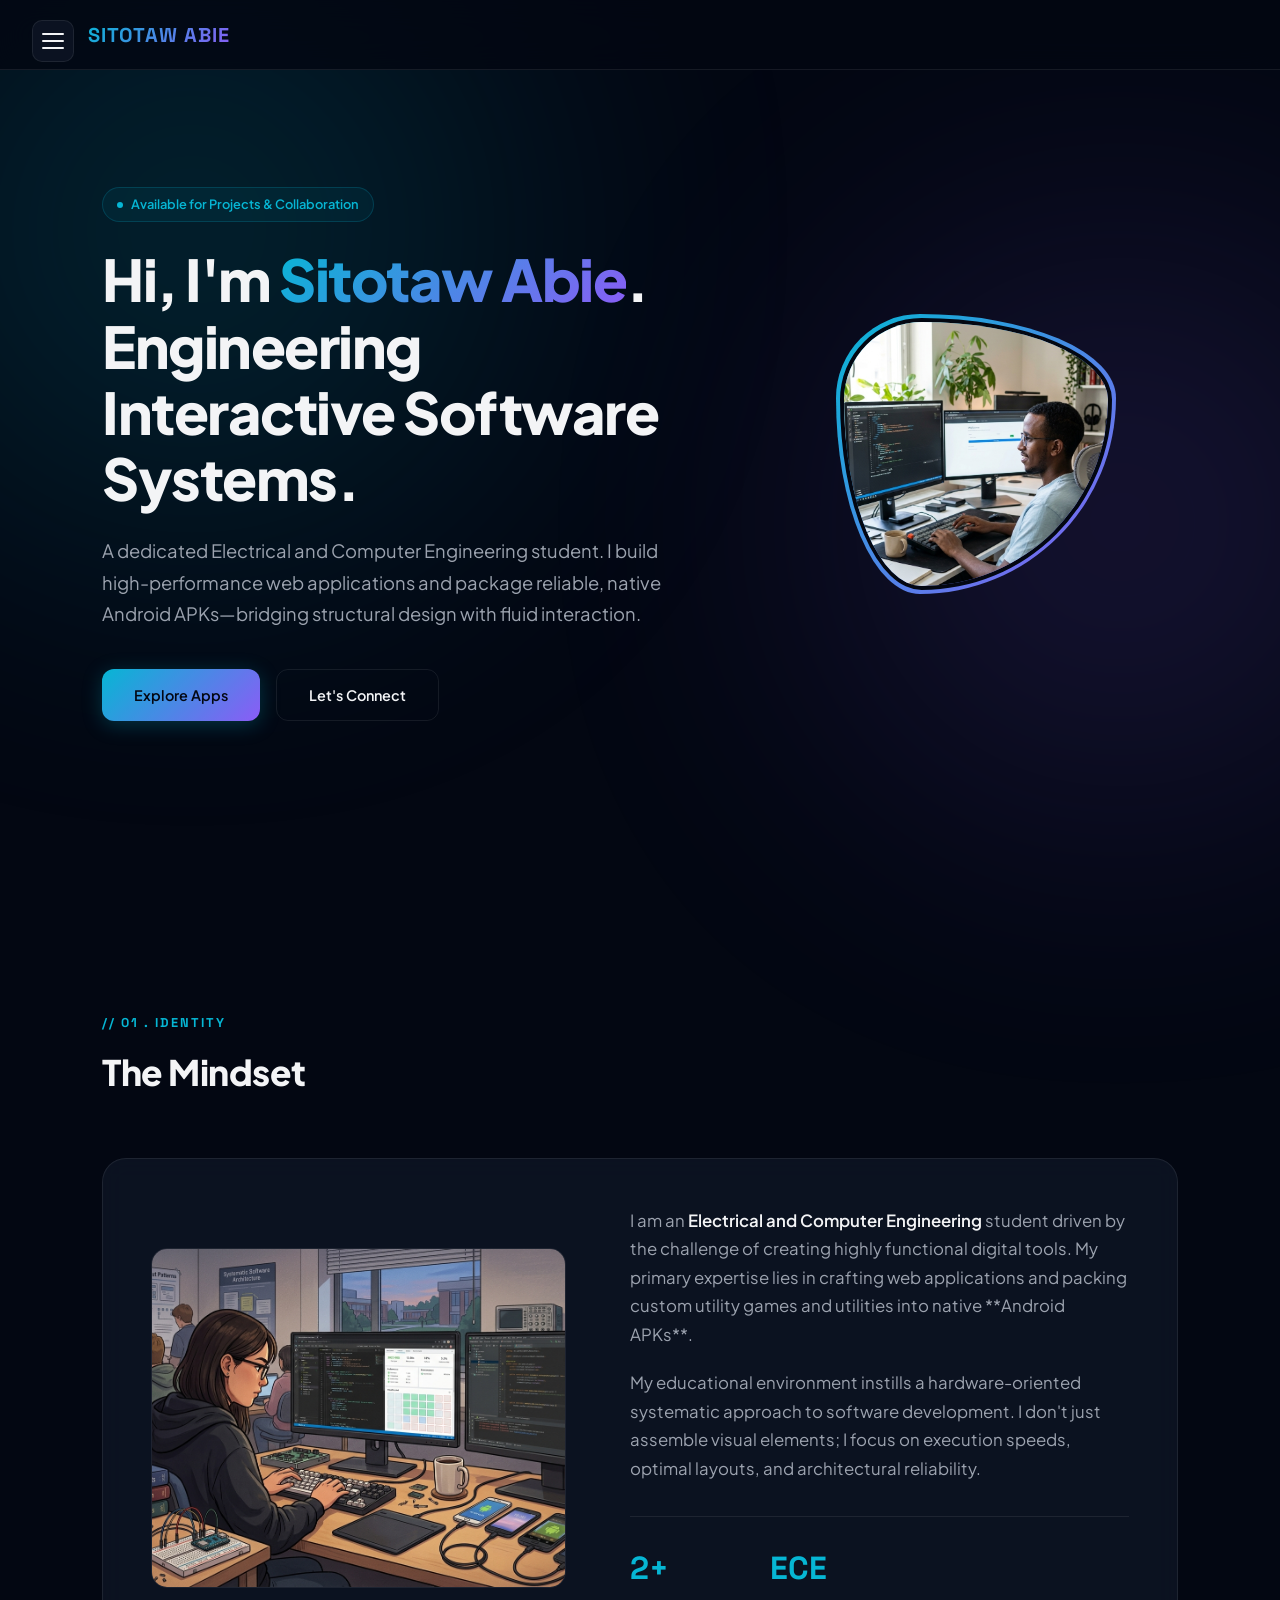
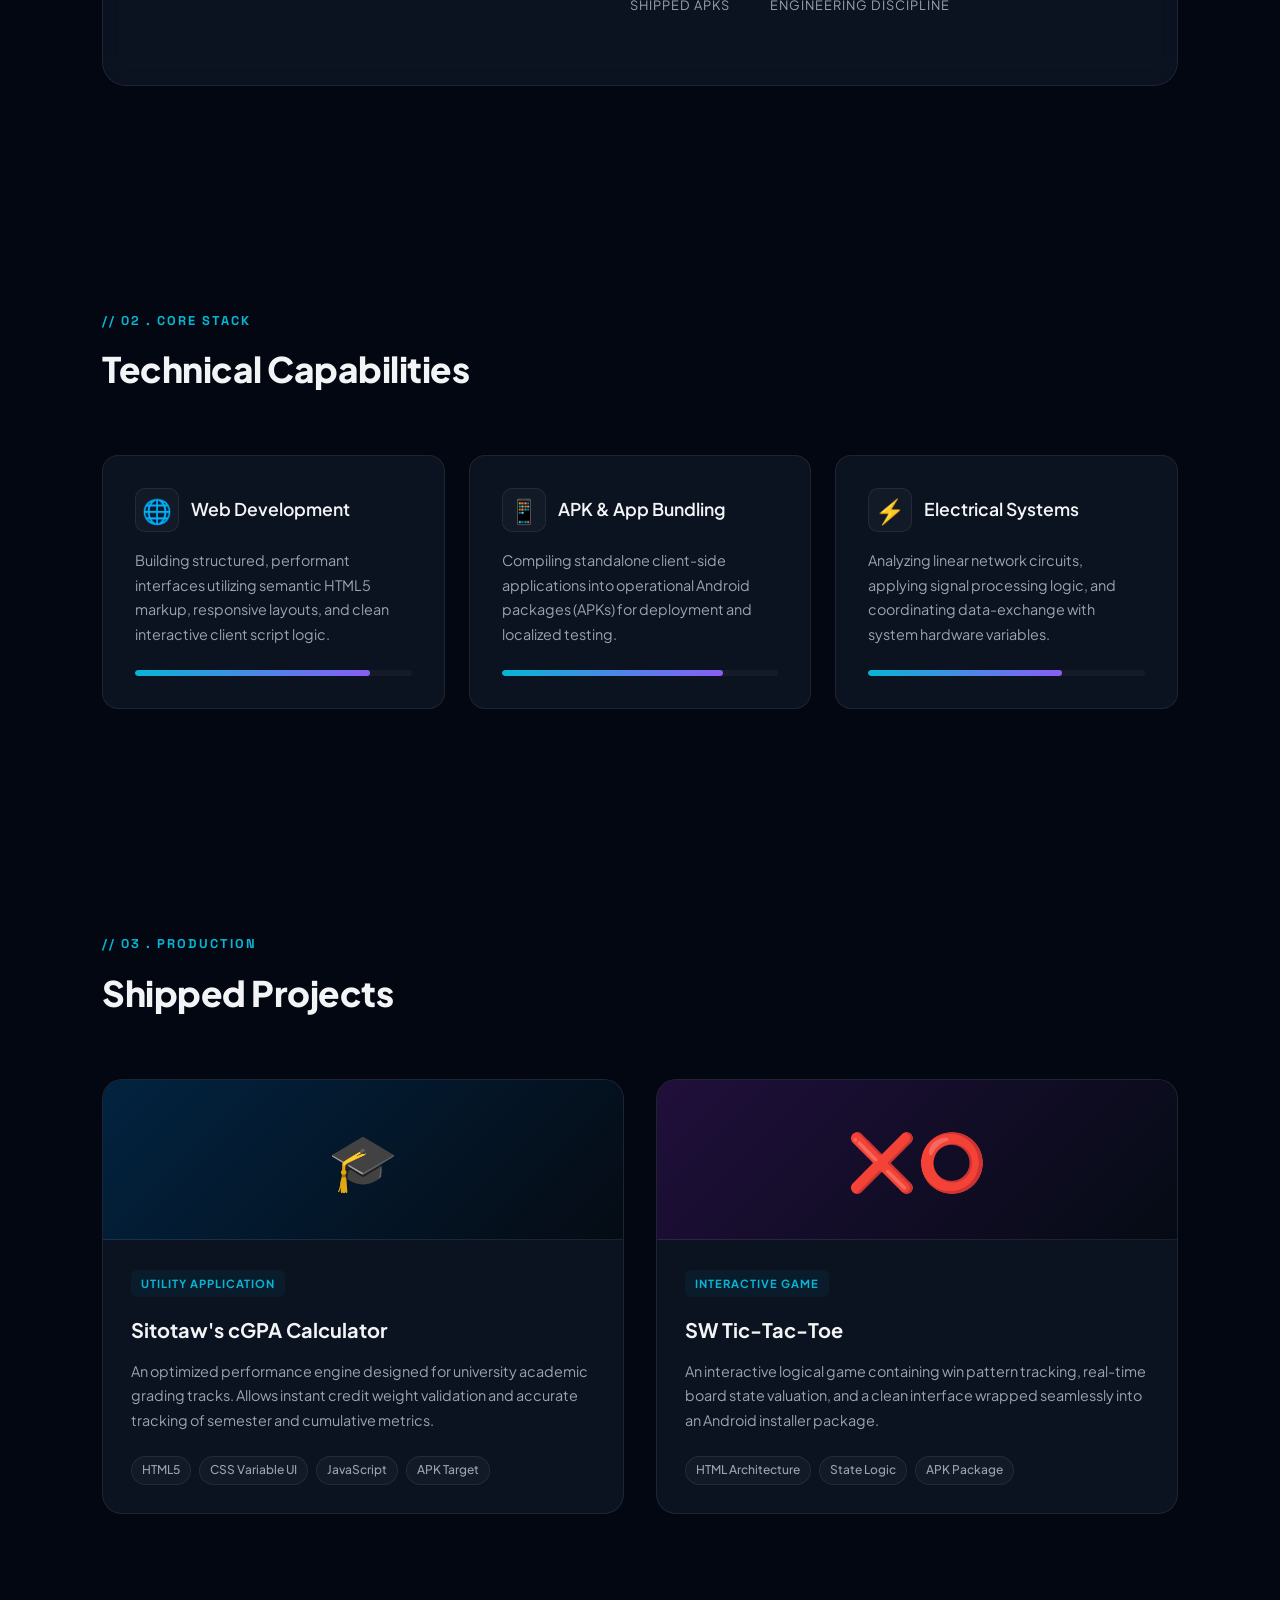
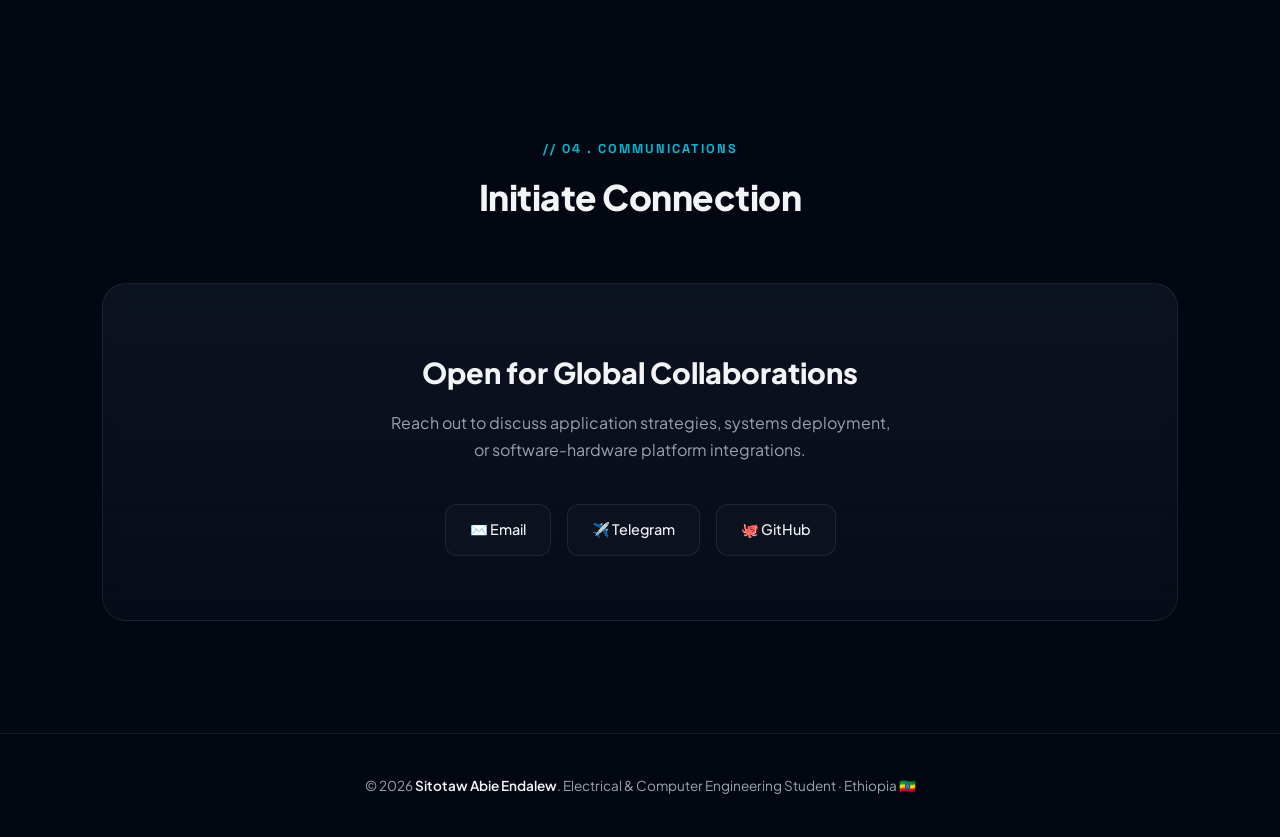
==== commit 89bf6352: "Update index.html" ====
--- a/index.html
+++ b/index.html
@@ -67,7 +67,7 @@
     </div>
     <div class="about-wrap">
       <div class="about-showcase">
-        <img src="Workplace.png" alt="Workplace Illustration">
+        <img src="workplace.png" alt="Workplace Illustration">
       </div>
       <div class="about-bio">
         <p>I am an <strong>Electrical and Computer Engineering</strong> student driven by the challenge of creating highly functional digital tools. My primary expertise lies in crafting web applications and packing custom utility games and utilities into native **Android APKs**.</p>
--- a/style.css
+++ b/style.css
@@ -1,708 +1,444 @@
-/* ============================================================
-   SITOTAW ABIE ENDALEW — PORTFOLIO STYLESHEET
-   File: style.css
-   Structure:
-     1. CSS Variables & Reset
-     2. Background Grid
-     3. Navigation
-     4. Hero Section
-     5. Section Shared Styles
-     6. About Section
-     7. Skills Section
-     8. Projects Section
-     9. Contact Section
-    10. Footer
-    11. Animations & Keyframes
-    12. Responsive (Mobile)
-============================================================ */
-
-
-/* ── 1. CSS VARIABLES & RESET ── */
-*, *::before, *::after {
-  box-sizing: border-box;
-  margin: 0;
-  padding: 0;
+*, *::before, *::after { 
+  box-sizing: border-box; 
+  margin: 0; 
+  padding: 0; 
 }
 
 :root {
-  --bg:        #050a14;
-  --surface:   #0d1626;
-  --card:      #111c2e;
-  --accent:    #00d4ff;
-  --accent2:   #7c3aed;
-  --accent3:   #10b981;
-  --text:      #e2e8f0;
-  --muted:     #64748b;
-  --border:    rgba(0, 212, 255, 0.15);
-  --glow:      0 0 20px rgba(0, 212, 255, 0.3);
-}
-
-html {
-  scroll-behavior: smooth;
-}
-
-body {
+  --bg: #030712;
+  --surface: rgba(17, 24, 39, 0.7);
+  --surface-hover: rgba(31, 41, 55, 0.8);
+  --border: rgba(255, 255, 255, 0.08);
+  --border-active: rgba(6, 182, 212, 0.3);
+  --text: #f3f4f6;
+  --muted: #9ca3af;
+  --cyan: #06b6d4;
+  --violet: #8b5cf6;
+  --gradient: linear-gradient(135deg, #06b6d4 0%, #8b5cf6 100%);
+}
+
+html { 
+  scroll-behavior: smooth; 
+}
+
+body { 
+  font-family: 'Plus Jakarta Sans', sans-serif; 
+  background: var(--bg); 
+  color: var(--text); 
+  overflow-x: hidden; 
+  line-height: 1.7;
+}
+
+/* Decorative Ambient Glow Orbs */
+.orb {
+  position: fixed;
+  border-radius: 50%;
+  filter: blur(140px);
+  opacity: 0.15;
+  z-index: 0;
+  pointer-events: none;
+}
+.orb-1 { top: -10%; left: -10%; width: 50vw; height: 50vw; background: var(--cyan); }
+.orb-2 { bottom: 10%; right: -10%; width: 45vw; height: 45vw; background: var(--violet); }
+
+/* TOP HEADER NAVIGATION */
+header {
+  position: fixed;
+  top: 0; left: 0; right: 0;
+  height: 70px;
+  background: rgba(3, 7, 18, 0.8);
+  backdrop-filter: blur(16px);
+  -webkit-backdrop-filter: blur(16px);
+  border-bottom: 1px solid var(--border);
+  display: flex;
+  align-items: center;
+  justify-content: space-between;
+  padding: 0 2rem;
+  z-index: 90;
+}
+
+.brand {
   font-family: 'Space Grotesk', sans-serif;
-  background: var(--bg);
-  color: var(--text);
-  overflow-x: hidden;
-  line-height: 1.6;
-}
-
-
-/* ── 2. BACKGROUND GRID ── */
-body::before {
-  content: '';
+  font-weight: 700;
+  font-size: 1.25rem;
+  letter-spacing: 1px;
+  background: var(--gradient);
+  -webkit-background-clip: text;
+  -webkit-text-fill-color: transparent;
+  margin-left: 3.5rem; /* Leaves space for the menu button */
+}
+
+/* SIDE NAV / DRAWER */
+.menu-btn {
   position: fixed;
-  inset: 0;
-  background-image:
-    linear-gradient(rgba(0, 212, 255, 0.03) 1px, transparent 1px),
-    linear-gradient(90deg, rgba(0, 212, 255, 0.03) 1px, transparent 1px);
-  background-size: 60px 60px;
-  pointer-events: none;
-  z-index: 0;
-}
-
-/* Floating circuit dots */
-.circuit-dots {
+  top: 20px;
+  left: 2rem;
+  z-index: 110;
+  background: var(--surface);
+  border: 1px solid var(--border);
+  width: 42px;
+  height: 42px;
+  border-radius: 10px;
+  cursor: pointer;
+  display: flex;
+  flex-direction: column;
+  justify-content: center;
+  align-items: center;
+  gap: 5px;
+  transition: all 0.3s;
+}
+.menu-btn:hover {
+  border-color: var(--cyan);
+  background: var(--surface-hover);
+}
+.menu-btn span {
+  display: block;
+  width: 22px;
+  height: 2px;
+  background: var(--text);
+  border-radius: 2px;
+  transition: transform 0.3s, opacity 0.3s;
+}
+
+/* Sidebar active transformations */
+.menu-btn.active span:nth-child(1) { transform: translateY(7px) rotate(45deg); }
+.menu-btn.active span:nth-child(2) { opacity: 0; }
+.menu-btn.active span:nth-child(3) { transform: translateY(-7px) rotate(-45deg); }
+
+.sidebar {
   position: fixed;
-  inset: 0;
-  pointer-events: none;
-  overflow: hidden;
-  z-index: 0;
-}
-
-.dot {
-  position: absolute;
-  border-radius: 50%;
-  opacity: 0.4;
-  animation: floatDot linear infinite;
-}
-
-
-/* ── 3. NAVIGATION ── */
-nav {
-  position: fixed;
-  top: 0;
-  left: 0;
-  right: 0;
+  top: 0; left: -280px;
+  width: 280px;
+  height: 100vh;
+  background: rgba(7, 11, 22, 0.95);
+  backdrop-filter: blur(20px);
+  -webkit-backdrop-filter: blur(20px);
+  border-right: 1px solid var(--border);
   z-index: 100;
+  padding-top: 90px;
+  transition: left 0.4s cubic-bezier(0.16, 1, 0.3, 1);
+}
+.sidebar.open { left: 0; }
+
+.sidebar-links { list-style: none; padding: 0 1.5rem; }
+.sidebar-links li { margin-bottom: 0.75rem; }
+.sidebar-links a {
   display: flex;
   align-items: center;
-  justify-content: space-between;
-  padding: 1rem 2.5rem;
-  background: rgba(5, 10, 20, 0.88);
-  backdrop-filter: blur(14px);
-  border-bottom: 1px solid var(--border);
-}
-
-.nav-logo {
-  font-family: 'Orbitron', monospace;
-  font-weight: 700;
-  font-size: 1.1rem;
-  color: var(--accent);
-  letter-spacing: 2px;
-  text-shadow: var(--glow);
-}
-
-.nav-links {
-  display: flex;
-  gap: 2rem;
-  list-style: none;
-}
-
-.nav-links a {
+  padding: 0.85rem 1.25rem;
   color: var(--muted);
   text-decoration: none;
-  font-size: 0.85rem;
-  letter-spacing: 1px;
-  text-transform: uppercase;
-  transition: color 0.3s;
-}
-
-.nav-links a:hover {
-  color: var(--accent);
-}
-
-.nav-toggle {
-  display: none;
-  background: none;
-  border: 1px solid var(--border);
-  color: var(--accent);
-  font-size: 1.2rem;
-  padding: 4px 10px;
-  border-radius: 6px;
-  cursor: pointer;
-}
-
-
-/* ── 4. HERO SECTION ── */
-.hero {
-  position: relative;
-  min-height: 100vh;
-  display: flex;
+  font-weight: 500;
+  border-radius: 10px;
+  transition: all 0.3s;
+}
+.sidebar-links a:hover {
+  color: var(--cyan);
+  background: rgba(6, 182, 212, 0.06);
+  padding-left: 1.75rem;
+}
+
+.sidebar-overlay {
+  position: fixed; inset: 0;
+  background: rgba(0, 0, 0, 0.4);
+  z-index: 95;
+  opacity: 0; pointer-events: none;
+  transition: opacity 0.4s;
+}
+.sidebar-overlay.active { opacity: 1; pointer-events: auto; }
+
+/* UNIVERSAL BUTTONS */
+.btn {
+  display: inline-flex;
   align-items: center;
   justify-content: center;
-  text-align: center;
-  padding: 8rem 2rem 4rem;
-  z-index: 1;
-}
-
-.hero-content {
-  max-width: 820px;
-}
-
-.hero-badge {
-  display: inline-flex;
-  align-items: center;
-  gap: 8px;
-  background: rgba(0, 212, 255, 0.08);
-  border: 1px solid rgba(0, 212, 255, 0.25);
-  border-radius: 50px;
-  padding: 6px 16px;
-  font-size: 0.78rem;
-  letter-spacing: 2px;
-  text-transform: uppercase;
-  color: var(--accent);
-  margin-bottom: 1.5rem;
-  animation: fadeSlideDown 0.8s ease both;
-}
-
-.hero-badge::before {
-  content: '';
-  width: 6px;
-  height: 6px;
-  background: var(--accent);
-  border-radius: 50%;
-  animation: pulse 1.5s infinite;
-}
-
-/* Spinning photo ring */
-.hero-photo-wrap {
-  width: 160px;
-  height: 160px;
-  border-radius: 50%;
-  margin: 0 auto 2rem;
-  position: relative;
-  animation: fadeSlideDown 0.8s 0.05s ease both;
-}
-
-.hero-photo-wrap::before {
-  content: '';
-  position: absolute;
-  inset: -3px;
-  border-radius: 50%;
-  background: conic-gradient(var(--accent), var(--accent2), var(--accent3), var(--accent));
-  animation: spinBorder 4s linear infinite;
-  z-index: -1;
-}
-
-.hero-photo-wrap::after {
-  content: '';
-  position: absolute;
-  inset: 0;
-  border-radius: 50%;
-  background: var(--bg);
-  z-index: -1;
-  margin: -1px;
-}
-
-.hero-photo {
-  width: 100%;
-  height: 100%;
-  border-radius: 50%;
-  object-fit: cover;
-  object-position: top center;
-  display: block;
-  border: 3px solid var(--bg);
-}
-
-.hero-name {
-  font-family: 'Orbitron', monospace;
-  font-size: clamp(2rem, 5vw, 3.6rem);
-  font-weight: 900;
-  line-height: 1.1;
-  margin-bottom: 0.5rem;
-  background: linear-gradient(135deg, #fff 0%, var(--accent) 50%, var(--accent2) 100%);
-  -webkit-background-clip: text;
-  -webkit-text-fill-color: transparent;
-  background-clip: text;
-  animation: fadeSlideDown 0.9s 0.1s ease both;
-}
-
-.hero-title {
-  font-size: 1rem;
-  color: var(--muted);
-  letter-spacing: 3px;
-  text-transform: uppercase;
-  margin-bottom: 1.5rem;
-  animation: fadeSlideDown 0.9s 0.2s ease both;
-}
-
-.hero-desc {
-  font-size: 1.05rem;
-  color: #94a3b8;
-  max-width: 580px;
-  margin: 0 auto 2.5rem;
-  animation: fadeSlideDown 0.9s 0.3s ease both;
-  line-height: 1.8;
-}
-
-.hero-btns {
-  display: flex;
-  gap: 1rem;
-  justify-content: center;
-  flex-wrap: wrap;
-  animation: fadeSlideDown 0.9s 0.4s ease both;
-}
-
-/* Buttons */
-.btn-primary {
-  padding: 0.75rem 2rem;
-  background: var(--accent);
-  color: var(--bg);
-  border: none;
-  border-radius: 6px;
-  font-family: inherit;
+  padding: 0.8rem 2rem;
   font-weight: 600;
   font-size: 0.9rem;
+  border-radius: 12px;
+  text-decoration: none;
+  transition: all 0.3s cubic-bezier(0.4, 0, 0.2, 1);
   cursor: pointer;
-  letter-spacing: 0.5px;
-  transition: all 0.3s;
-  text-decoration: none;
-  display: inline-block;
-}
-
-.btn-primary:hover {
-  background: #33ddff;
+}
+.btn-filled {
+  background: var(--gradient);
+  color: #030712;
+  box-shadow: 0 4px 20px rgba(6, 182, 212, 0.25);
+}
+.btn-filled:hover {
   transform: translateY(-2px);
-  box-shadow: 0 8px 25px rgba(0, 212, 255, 0.4);
-}
-
-.btn-outline {
-  padding: 0.75rem 2rem;
+  box-shadow: 0 6px 24px rgba(6, 182, 212, 0.4);
+}
+.btn-border {
   background: transparent;
-  color: var(--accent);
-  border: 1px solid var(--accent);
-  border-radius: 6px;
-  font-family: inherit;
-  font-weight: 600;
-  font-size: 0.9rem;
-  cursor: pointer;
-  letter-spacing: 0.5px;
-  transition: all 0.3s;
-  text-decoration: none;
-  display: inline-block;
-}
-
-.btn-outline:hover {
-  background: rgba(0, 212, 255, 0.1);
+  color: var(--text);
+  border: 1px solid var(--border);
+}
+.btn-border:hover {
+  border-color: var(--cyan);
+  background: rgba(255, 255, 255, 0.02);
   transform: translateY(-2px);
 }
 
-
-/* ── 5. SECTION SHARED STYLES ── */
+/* SECTIONS STRUCTURING */
 section {
   position: relative;
   z-index: 1;
-  padding: 5rem 2rem;
-  max-width: 1100px;
+  padding: 7rem 2rem;
+  max-width: 1140px;
   margin: 0 auto;
 }
-
-.section-label {
-  font-family: 'Orbitron', monospace;
-  font-size: 0.7rem;
-  letter-spacing: 4px;
+.section-hdr { margin-bottom: 3.5rem; }
+.section-tag {
+  font-family: 'Space Grotesk', sans-serif;
+  color: var(--cyan);
+  font-size: 0.8rem;
   text-transform: uppercase;
-  color: var(--accent);
+  letter-spacing: 2px;
+  font-weight: 700;
   margin-bottom: 0.5rem;
 }
-
-.section-title {
-  font-size: clamp(1.8rem, 3vw, 2.4rem);
+.section-title { font-size: 2.2rem; font-weight: 800; letter-spacing: -0.5px; }
+.text-center { text-align: center; }
+
+/* HERO SECTION */
+.hero {
+  min-height: 100vh;
+  display: flex;
+  align-items: center;
+  justify-content: center;
+  padding-top: 120px;
+}
+.hero-grid {
+  display: grid;
+  grid-template-columns: 1.2fr 0.8fr;
+  gap: 4rem;
+  align-items: center;
+}
+.hero-tagline {
+  display: inline-flex;
+  align-items: center;
+  gap: 8px;
+  background: rgba(6, 182, 212, 0.06);
+  border: 1px solid rgba(6, 182, 212, 0.2);
+  padding: 6px 14px;
+  border-radius: 30px;
+  font-size: 0.8rem;
   font-weight: 600;
-  margin-bottom: 3rem;
-  color: var(--text);
-}
-
-.section-line {
-  width: 60px;
-  height: 2px;
-  background: linear-gradient(90deg, var(--accent), transparent);
-  margin-bottom: 3rem;
-}
-
-
-/* ── 6. ABOUT SECTION ── */
-.about-grid {
+  color: var(--cyan);
+  margin-bottom: 1.5rem;
+}
+.hero-tagline::before {
+  content: ''; width: 6px; height: 6px; background: var(--cyan); border-radius: 50%;
+}
+.hero-h1 {
+  font-size: clamp(2.5rem, 4.5vw, 4rem);
+  font-weight: 800;
+  line-height: 1.15;
+  letter-spacing: -1.5px;
+  margin-bottom: 1.5rem;
+}
+.hero-h1 span {
+  background: var(--gradient);
+  -webkit-background-clip: text;
+  -webkit-text-fill-color: transparent;
+}
+.hero-p { font-size: 1.15rem; color: var(--muted); max-width: 580px; margin-bottom: 2.5rem; }
+.hero-actions { display: flex; gap: 1rem; }
+
+.hero-visual { display: flex; justify-content: center; position: relative; }
+.avatar-frame {
+  position: relative;
+  width: 280px; height: 280px;
+  border-radius: 30% 70% 70% 30% / 30% 30% 70% 70%;
+  background: var(--gradient);
+  animation: morphing 8s ease-in-out infinite alternate;
+  padding: 4px;
+}
+.avatar-img {
+  width: 100%; height: 100%;
+  object-fit: cover;
+  border-radius: inherit;
+  background: var(--bg);
+  border: 4px solid var(--bg);
+}
+@keyframes morphing {
+  0% { border-radius: 30% 70% 70% 30% / 30% 30% 70% 70%; }
+  100% { border-radius: 65% 35% 45% 55% / 60% 38% 62% 40%; }
+}
+
+/* ABOUT SECTION */
+.about-wrap {
+  background: var(--surface);
+  border: 1px solid var(--border);
+  border-radius: 24px;
+  padding: 3rem;
+  backdrop-filter: blur(12px);
+  -webkit-backdrop-filter: blur(12px);
   display: grid;
-  grid-template-columns: 1fr 1.4fr;
-  gap: 3rem;
-  align-items: center;
-}
-
-.about-photo-box {
-  position: relative;
-  border-radius: 20px;
-  overflow: hidden;
-  box-shadow: 0 0 50px rgba(0, 212, 255, 0.15);
-  border: 1px solid rgba(0, 212, 255, 0.2);
-}
-
-.about-photo-box img {
+  grid-template-columns: 1fr 1.2fr;
+  gap: 4rem;
+  align-items: center;
+}
+.about-showcase img {
   width: 100%;
   height: 340px;
   object-fit: cover;
-  object-position: top center;
-  display: block;
-}
-
-.about-photo-box::after {
-  content: '';
-  position: absolute;
-  inset: 0;
-  background: linear-gradient(to bottom, transparent 60%, var(--bg) 100%);
-}
-
-.about-text p {
-  color: #94a3b8;
-  margin-bottom: 1rem;
-  line-height: 1.8;
-}
-
-.about-text strong {
-  color: var(--text);
-}
-
-.stat-row {
-  display: flex;
-  gap: 2rem;
-  margin-top: 1.5rem;
-  flex-wrap: wrap;
-}
-
-.stat {
-  text-align: center;
-}
-
-.stat-num {
-  font-family: 'Orbitron', monospace;
-  font-size: 1.8rem;
-  font-weight: 700;
-  color: var(--accent);
-}
-
-.stat-label {
-  font-size: 0.75rem;
-  color: var(--muted);
-  text-transform: uppercase;
-  letter-spacing: 1px;
-}
-
-
-/* ── 7. SKILLS SECTION ── */
+  border-radius: 16px;
+  border: 1px solid var(--border);
+}
+.about-bio p { color: var(--muted); margin-bottom: 1.25rem; font-size: 1.05rem; }
+.about-bio strong { color: var(--text); font-weight: 600; }
+ 
+.metric-strip {
+  display: flex; gap: 2.5rem; margin-top: 2rem; border-top: 1px solid var(--border); padding-top: 1.5rem;
+}
+.metric h4 { font-family: 'Space Grotesk', sans-serif; font-size: 2rem; font-weight: 700; color: var(--cyan); }
+.metric p { font-size: 0.8rem; color: var(--muted); text-transform: uppercase; letter-spacing: 1px; }
+
+/* SKILLS SECTION */
 .skills-grid {
-  display: grid;
-  grid-template-columns: repeat(auto-fit, minmax(280px, 1fr));
-  gap: 1.5rem;
-}
-
-.skill-card {
-  background: var(--card);
-  border: 1px solid var(--border);
-  border-radius: 12px;
-  padding: 1.5rem;
-  transition: all 0.3s;
-  position: relative;
-  overflow: hidden;
-}
-
-.skill-card::before {
-  content: '';
-  position: absolute;
-  top: 0;
-  left: 0;
-  right: 0;
-  height: 2px;
-  background: linear-gradient(90deg, var(--accent), var(--accent2));
-  transform: scaleX(0);
-  transform-origin: left;
-  transition: transform 0.3s;
-}
-
-.skill-card:hover::before {
-  transform: scaleX(1);
-}
-
-.skill-card:hover {
-  border-color: rgba(0, 212, 255, 0.3);
-  transform: translateY(-4px);
-  box-shadow: 0 12px 30px rgba(0, 0, 0, 0.3);
-}
-
-.skill-icon {
-  font-size: 2rem;
-  margin-bottom: 0.75rem;
-  display: block;
-}
-
-.skill-name {
-  font-weight: 600;
-  font-size: 1rem;
-  margin-bottom: 0.5rem;
-  color: var(--text);
-}
-
-.skill-desc {
-  font-size: 0.85rem;
-  color: var(--muted);
-  line-height: 1.7;
-}
-
-.skill-bar-wrap {
-  margin-top: 1rem;
-  background: rgba(255, 255, 255, 0.05);
-  border-radius: 4px;
-  height: 4px;
-  overflow: hidden;
-}
-
-.skill-bar {
-  height: 100%;
-  border-radius: 4px;
-  background: linear-gradient(90deg, var(--accent), var(--accent2));
-  animation: growBar 1.5s ease both;
-}
-
-
-/* ── 8. PROJECTS SECTION ── */
-.projects-grid {
   display: grid;
   grid-template-columns: repeat(auto-fit, minmax(300px, 1fr));
   gap: 1.5rem;
 }
-
-.project-card {
-  background: var(--card);
-  border: 1px solid var(--border);
-  border-radius: 14px;
+.skill-node {
+  background: var(--surface);
+  border: 1px solid var(--border);
+  border-radius: 16px;
+  padding: 2rem;
+  transition: all 0.3s;
+}
+.skill-node:hover {
+  border-color: var(--border-active);
+  background: var(--surface-hover);
+  transform: translateY(-2px);
+}
+.skill-header { display: flex; align-items: center; gap: 12px; margin-bottom: 1rem; }
+.skill-icon {
+  font-size: 1.5rem;
+  width: 44px; height: 44px;
+  background: rgba(255,255,255,0.03);
+  border: 1px solid var(--border);
+  border-radius: 10px;
+  display: flex; align-items: center; justify-content: center;
+}
+.skill-title { font-size: 1.1rem; font-weight: 600; }
+.skill-body { font-size: 0.9rem; color: var(--muted); margin-bottom: 1.5rem; }
+ 
+.progress-track { height: 6px; background: rgba(255,255,255,0.04); border-radius: 10px; overflow: hidden; }
+.progress-fill { height: 100%; background: var(--gradient); border-radius: 10px; }
+
+/* PROJECTS SECTION */
+.project-masonry {
+  display: grid;
+  grid-template-columns: repeat(auto-fit, minmax(340px, 1fr));
+  gap: 2rem;
+}
+.project-vault {
+  background: var(--surface);
+  border: 1px solid var(--border);
+  border-radius: 20px;
   overflow: hidden;
-  transition: all 0.35s;
-}
-
-.project-card:hover {
+  transition: all 0.4s cubic-bezier(0.16, 1, 0.3, 1);
+}
+.project-vault:hover {
   transform: translateY(-6px);
-  border-color: rgba(0, 212, 255, 0.4);
-  box-shadow: 0 20px 50px rgba(0, 0, 0, 0.4), 0 0 30px rgba(0, 212, 255, 0.1);
-}
-
-.project-thumb {
-  height: 150px;
-  display: flex;
-  align-items: center;
-  justify-content: center;
+  border-color: var(--border-active);
+  box-shadow: 0 20px 40px rgba(0,0,0,0.3);
+}
+.project-banner {
+  height: 160px;
+  display: flex; align-items: center; justify-content: center;
   font-size: 3.5rem;
-}
-
-.thumb-blue   { background: linear-gradient(135deg, #001833, #003d70); }
-.thumb-green  { background: linear-gradient(135deg, #0d1a0d, #1a3d1a); }
-.thumb-orange { background: linear-gradient(135deg, #1a0a00, #3d2000); }
-
-.project-body {
-  padding: 1.25rem;
-}
-
-.project-tag {
+  border-bottom: 1px solid var(--border);
+}
+.proj-calc { background: linear-gradient(135deg, #022340 0%, #050b14 100%); }
+.proj-game { background: linear-gradient(135deg, #200f3b 0%, #050b14 100%); }
+
+.project-meta { padding: 1.75rem; }
+.project-label {
   display: inline-block;
+  font-size: 0.7rem;
+  font-weight: 700;
+  text-transform: uppercase;
+  letter-spacing: 1px;
+  color: var(--cyan);
+  background: rgba(6, 182, 212, 0.06);
+  padding: 4px 10px;
+  border-radius: 6px;
+  margin-bottom: 1rem;
+}
+.project-heading { font-size: 1.25rem; font-weight: 700; margin-bottom: 0.75rem; }
+.project-summary { font-size: 0.9rem; color: var(--muted); min-height: 70px; margin-bottom: 1.5rem; }
+ 
+.stack-row { display: flex; flex-wrap: wrap; gap: 0.5rem; }
+.stack-pill {
+  font-size: 0.75rem;
+  font-weight: 500;
+  color: var(--muted);
+  background: rgba(255,255,255,0.03);
+  border: 1px solid var(--border);
   padding: 3px 10px;
-  border-radius: 50px;
-  font-size: 0.7rem;
-  letter-spacing: 1px;
-  text-transform: uppercase;
-  font-weight: 600;
-  margin-bottom: 0.75rem;
-}
-
-.tag-html { background: rgba(255, 100, 50, 0.15); color: #ff6432; }
-.tag-game { background: rgba(16, 185, 129, 0.12); color: #10b981; }
-.tag-iot  { background: rgba(0, 212, 255, 0.12);  color: var(--accent); }
-
-.project-name {
-  font-size: 1.1rem;
-  font-weight: 600;
-  margin-bottom: 0.5rem;
-  color: var(--text);
-}
-
-.project-desc {
-  font-size: 0.85rem;
-  color: var(--muted);
-  line-height: 1.7;
-}
-
-.project-footer {
-  display: flex;
-  align-items: center;
-  gap: 0.5rem;
-  margin-top: 1rem;
-  padding-top: 1rem;
-  border-top: 1px solid rgba(255, 255, 255, 0.06);
-  flex-wrap: wrap;
-}
-
-.tech-pill {
-  padding: 3px 10px;
-  background: rgba(255, 255, 255, 0.05);
-  border: 1px solid rgba(255, 255, 255, 0.08);
-  border-radius: 50px;
-  font-size: 0.72rem;
-  color: var(--muted);
-}
-
-
-/* ── 9. CONTACT SECTION ── */
-.contact-box {
-  background: var(--card);
-  border: 1px solid var(--border);
-  border-radius: 16px;
-  padding: 3rem;
+  border-radius: 30px;
+}
+
+/* CONTACT SECTION */
+.contact-card {
+  background: linear-gradient(180deg, var(--surface) 0%, rgba(17,24,39,0.3) 100%);
+  border: 1px solid var(--border);
+  border-radius: 24px;
+  padding: 4rem 2rem;
   text-align: center;
-  position: relative;
-  overflow: hidden;
-}
-
-.contact-box::before {
-  content: '';
-  position: absolute;
-  top: -50%;
-  left: -50%;
-  width: 200%;
-  height: 200%;
-  background: radial-gradient(ellipse at center, rgba(0, 212, 255, 0.05) 0%, transparent 60%);
-  pointer-events: none;
-}
-
-.contact-box h3 {
-  font-family: 'Orbitron', monospace;
-  font-size: 1.5rem;
-  color: var(--accent);
-  margin-bottom: 0.75rem;
-}
-
-.contact-box p {
-  color: var(--muted);
-  margin-bottom: 2rem;
-}
-
-.contact-links {
-  display: flex;
-  gap: 1rem;
-  justify-content: center;
-  flex-wrap: wrap;
-}
-
-.contact-link {
-  display: flex;
-  align-items: center;
-  gap: 8px;
-  padding: 0.7rem 1.4rem;
-  border: 1px solid var(--border);
-  border-radius: 8px;
+  backdrop-filter: blur(12px);
+  -webkit-backdrop-filter: blur(12px);
+}
+.contact-card h3 { font-size: 1.8rem; font-weight: 800; margin-bottom: 0.75rem; }
+.contact-card p { color: var(--muted); max-width: 500px; margin: 0 auto 2.5rem; }
+ 
+.hub-links { display: flex; gap: 1rem; justify-content: center; flex-wrap: wrap; }
+.hub-btn {
+  display: inline-flex; align-items: center; gap: 10px;
+  padding: 0.8rem 1.5rem;
+  background: rgba(255,255,255,0.02);
+  border: 1px solid var(--border);
+  border-radius: 12px;
   color: var(--text);
   text-decoration: none;
   font-size: 0.9rem;
   font-weight: 500;
   transition: all 0.3s;
-  background: rgba(255, 255, 255, 0.02);
-}
-
-.contact-link:hover {
-  border-color: var(--accent);
-  color: var(--accent);
-  background: rgba(0, 212, 255, 0.06);
+}
+.hub-btn:hover {
+  border-color: var(--cyan);
+  color: var(--cyan);
+  background: rgba(6, 182, 212, 0.04);
   transform: translateY(-2px);
 }
 
-
-/* ── 10. FOOTER ── */
 footer {
   text-align: center;
-  padding: 2rem;
+  padding: 2.5rem 2rem;
   color: var(--muted);
-  font-size: 0.8rem;
-  border-top: 1px solid rgba(255, 255, 255, 0.05);
-  position: relative;
-  z-index: 1;
-  letter-spacing: 1px;
-}
-
-.footer-name {
-  color: var(--accent);
-  font-family: 'Orbitron', monospace;
-  font-size: 0.75rem;
-}
-
-
-/* ── 11. ANIMATIONS & KEYFRAMES ── */
-@keyframes fadeSlideDown {
-  from { opacity: 0; transform: translateY(-20px); }
-  to   { opacity: 1; transform: translateY(0); }
-}
-
-@keyframes pulse {
-  0%, 100% { opacity: 1; transform: scale(1); }
-  50%       { opacity: 0.5; transform: scale(1.4); }
-}
-
-@keyframes spinBorder {
-  to { transform: rotate(360deg); }
-}
-
-@keyframes floatDot {
-  0%   { transform: translateY(100vh) scale(0); opacity: 0; }
-  10%  { opacity: 0.4; }
-  90%  { opacity: 0.4; }
-  100% { transform: translateY(-100px) scale(1); opacity: 0; }
-}
-
-@keyframes growBar {
-  from { width: 0%; }
-}
-
-
-/* ── 12. RESPONSIVE (MOBILE) ── */
-@media (max-width: 768px) {
-  nav {
-    padding: 1rem 1.25rem;
-  }
-
-  .nav-links {
-    display: none;
-  }
-
-  .nav-toggle {
-    display: block;
-  }
-
-  .about-grid {
-    grid-template-columns: 1fr;
-  }
-
-  section {
-    padding: 3.5rem 1.25rem;
-  }
-
-  .contact-box {
-    padding: 2rem 1.25rem;
-  }
-
-  .hero-name {
-    font-size: 2rem;
-  }
-
-  .hero-photo-wrap {
-    width: 130px;
-    height: 130px;
-  }
-}
+  font-size: 0.85rem;
+  border-top: 1px solid var(--border);
+}
+footer span { color: var(--text); font-weight: 600; }
+
+/* RESPONSIVE BREAKPOINTS */
+@media (max-width: 968px) {
+  .hero-grid { grid-template-columns: 1fr; gap: 3rem; text-align: center; }
+  .hero-p { margin-left: auto; margin-right: auto; }
+  .hero-actions { justify-content: center; }
+  .hero-visual { order: -1; }
+  .about-wrap { grid-template-columns: 1fr; gap: 2.5rem; }
+  section { padding: 5rem 1.5rem; }
+}
+
+@media (max-width: 480px) {
+  header { padding: 0 1rem; }
+  .menu-btn { left: 1rem; }
+  .brand { margin-left: 2.8rem; font-size: 1.1rem; }
+  .hero-actions { flex-direction: column; }
+  .hub-links { flex-direction: column; }
+}
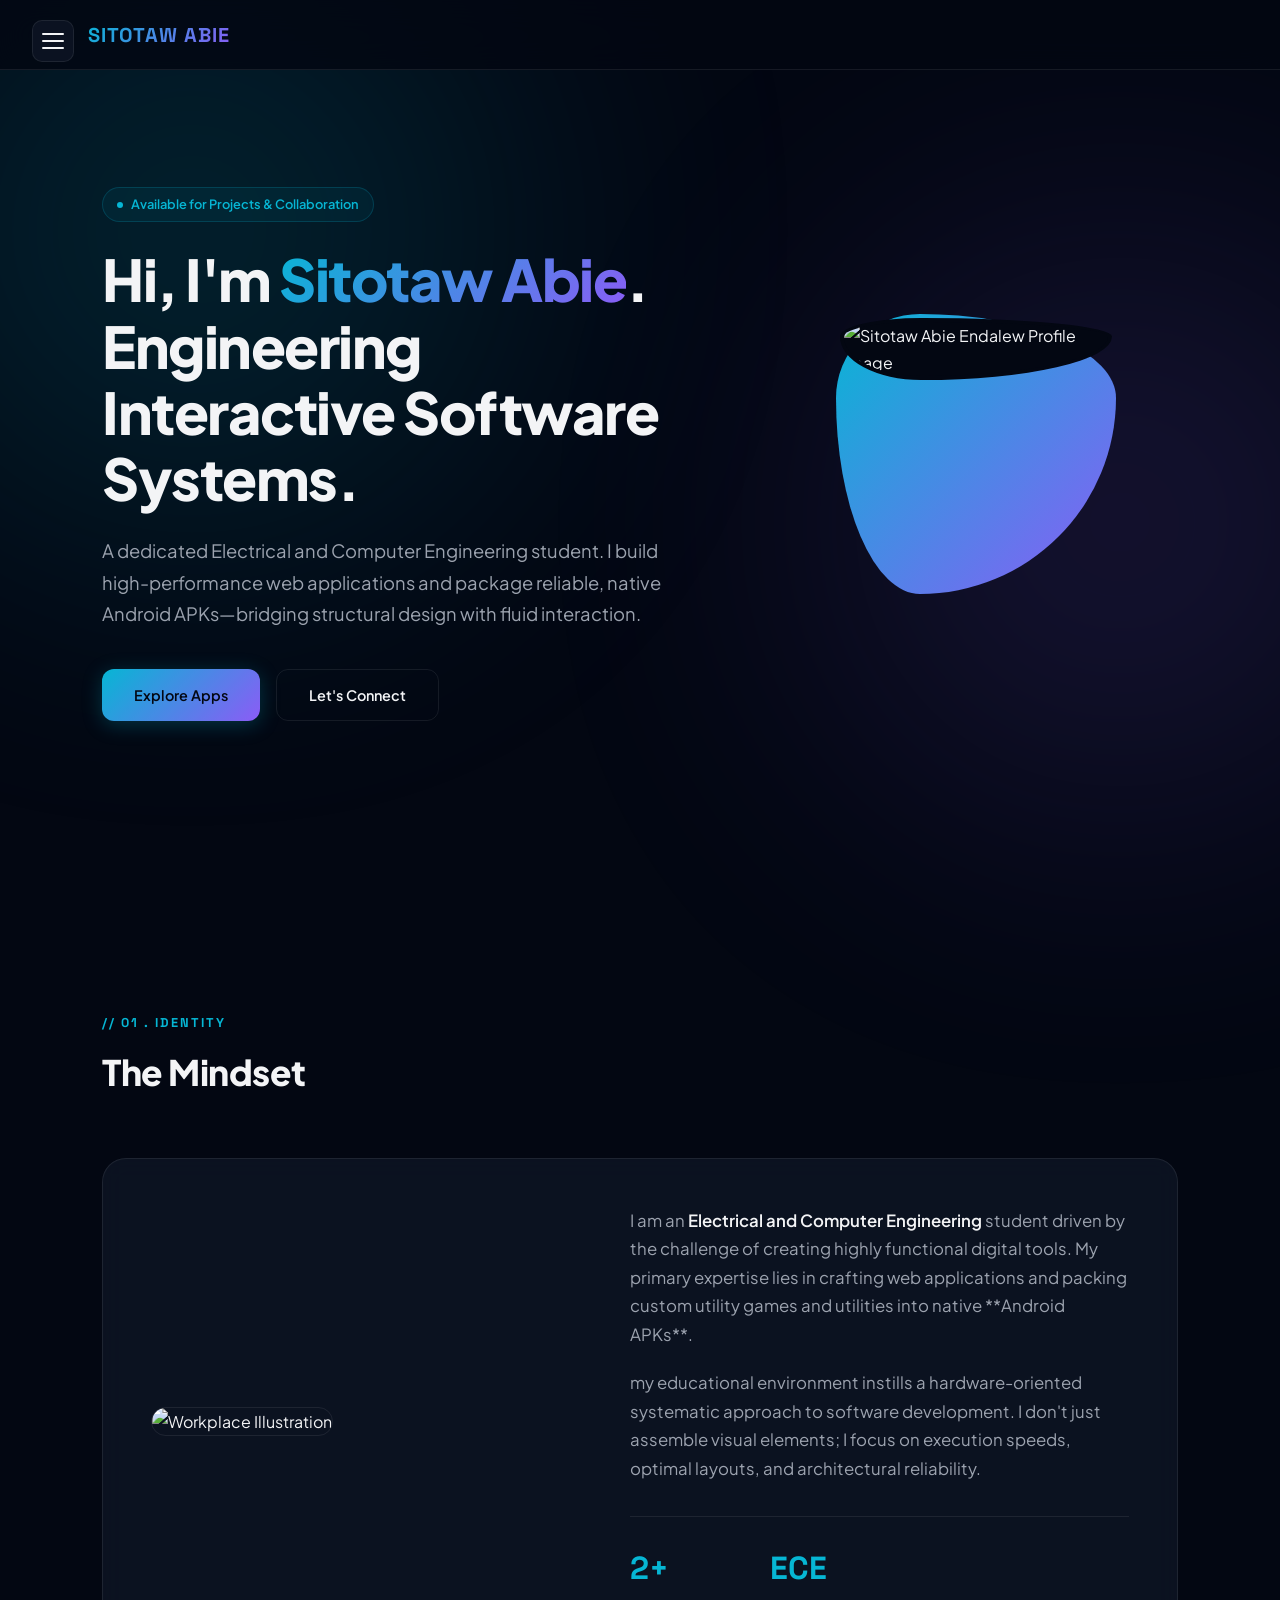
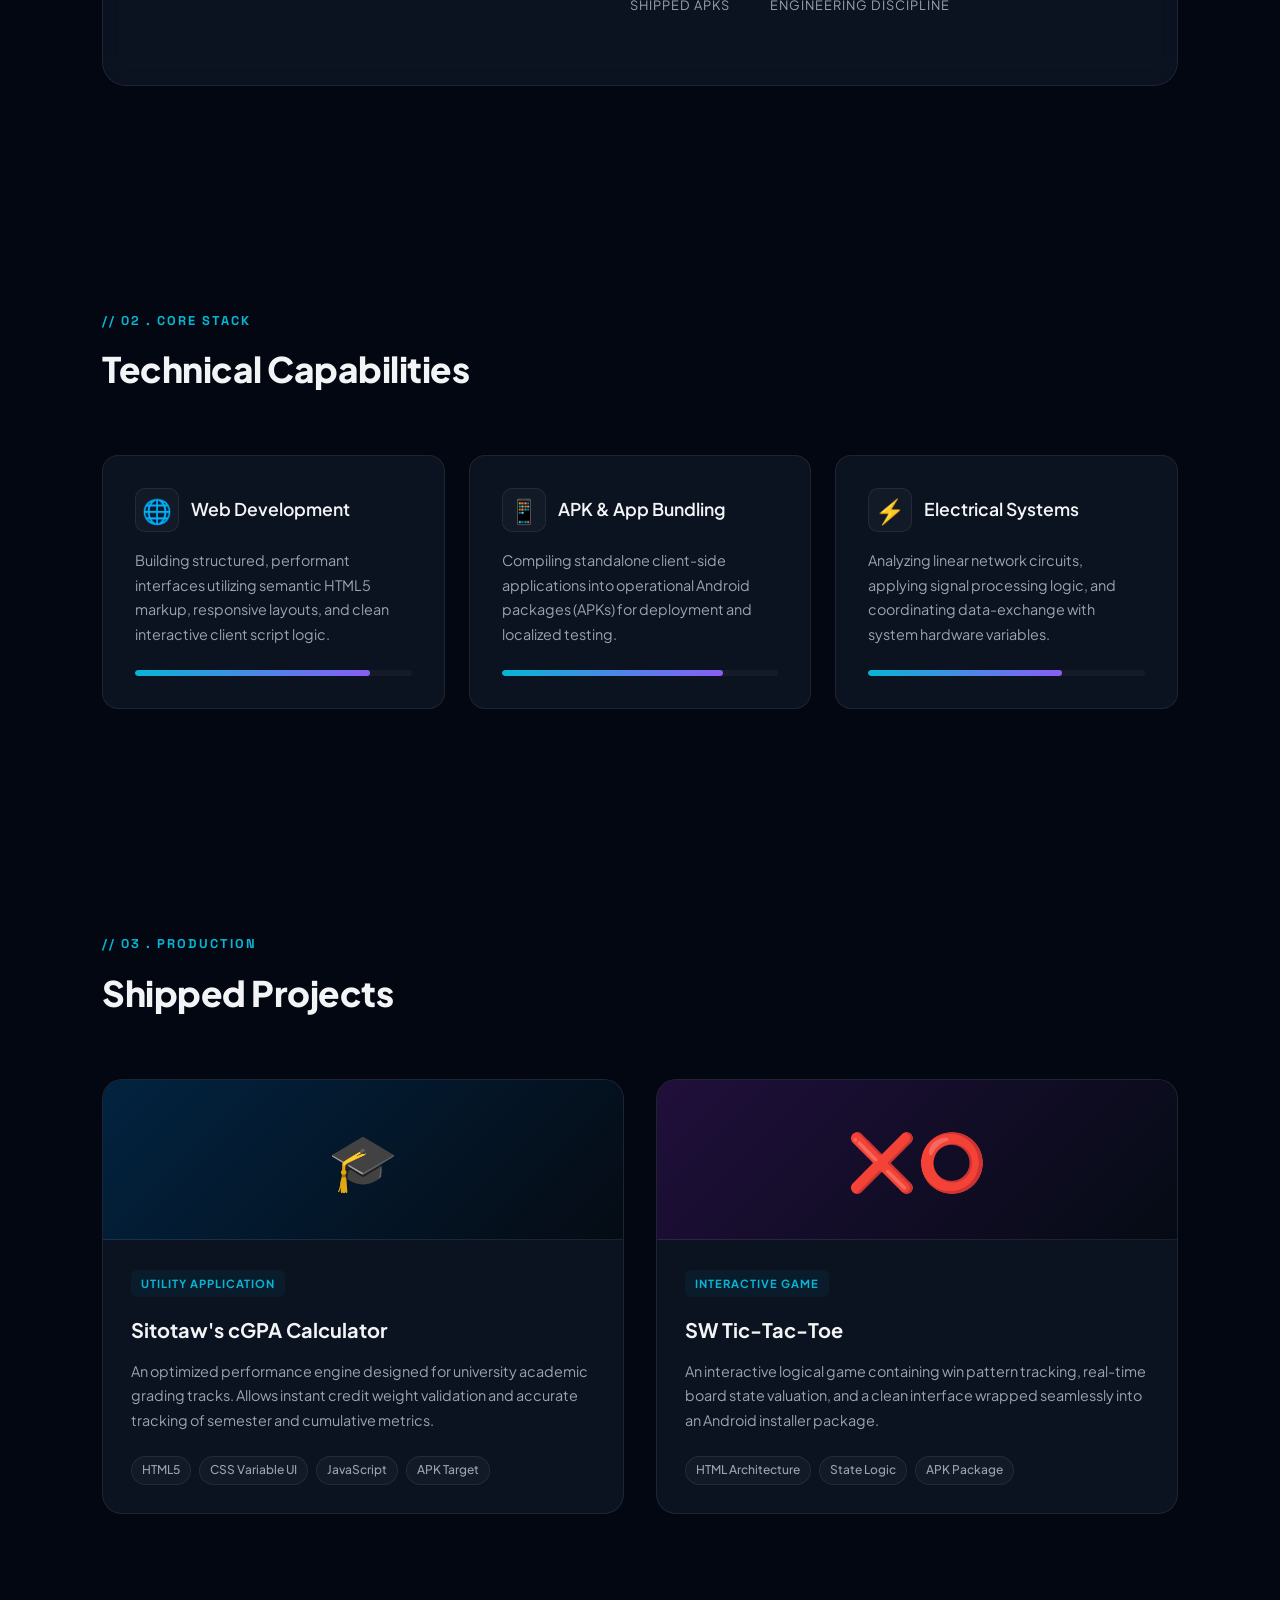
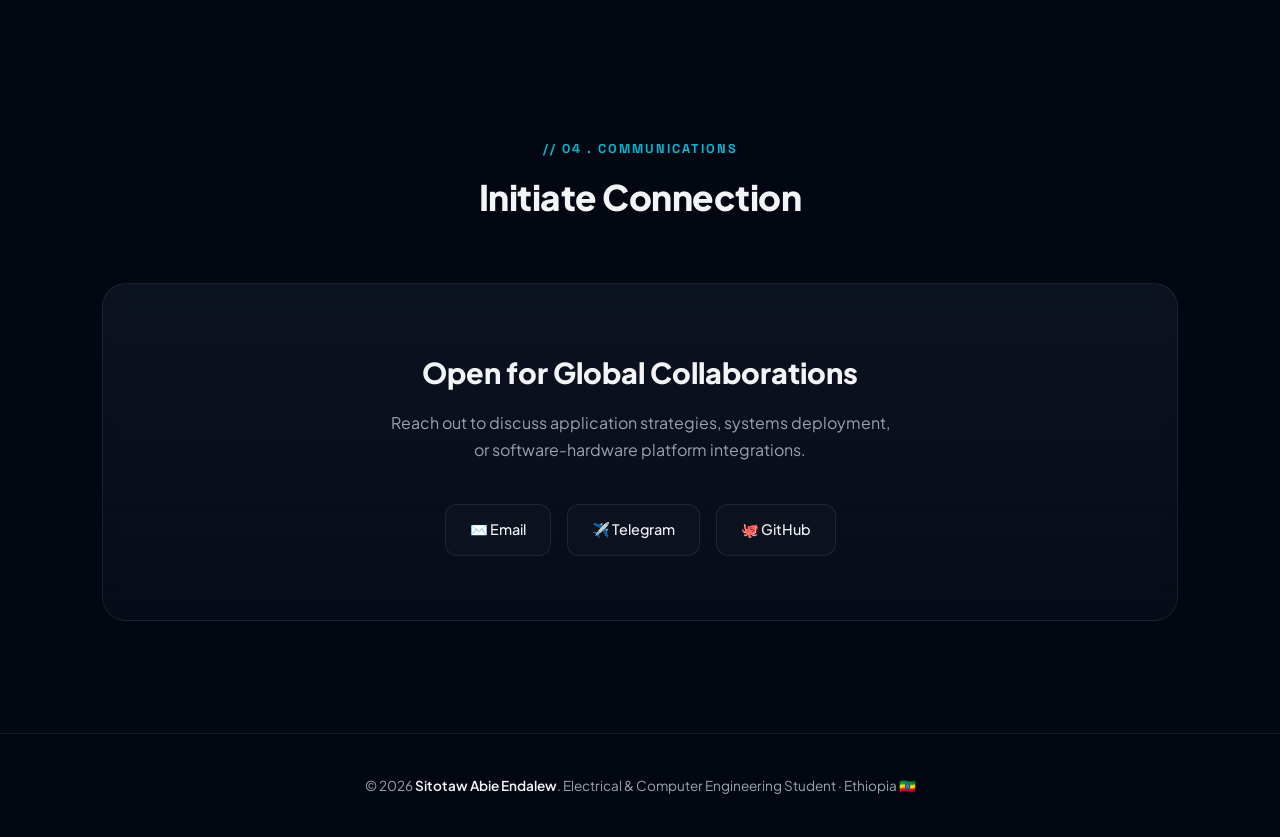
==== commit 5c7e400c: "Update index.html" ====
--- a/index.html
+++ b/index.html
@@ -1,190 +1,639 @@
 <!DOCTYPE html>
 <html lang="en">
 <head>
-  <meta charset="UTF-8">
-  <meta name="viewport" content="width=device-width, initial-scale=1.0">
-  <title>Sitotaw Abie Endalew – Portfolio</title>
-  <!-- Google Fonts -->
-  <link href="https://fonts.googleapis.com/css2?family=Plus+Jakarta+Sans:wght@300;400;500;600;700;800&family=Space+Grotesk:wght@400;700&display=swap" rel="stylesheet">
-  <!-- External Stylesheet -->
-  <link rel="stylesheet" href="style.css">
+<meta charset="UTF-8">
+<meta name="viewport" content="width=device-width, initial-scale=1.0">
+<title>Sitotaw Abie Endalew – Portfolio</title>
+<link href="https://fonts.googleapis.com/css2?family=Plus+Jakarta+Sans:wght@300;400;500;600;700;800&family=Space+Grotesk:wght@400;700&display=swap" rel="stylesheet">
+<style>
+  *, *::before, *::after { box-sizing: border-box; margin: 0; padding: 0; }
+  
+  :root {
+    --bg: #030712;
+    --surface: rgba(17, 24, 39, 0.7);
+    --surface-hover: rgba(31, 41, 55, 0.8);
+    --border: rgba(255, 255, 255, 0.08);
+    --border-active: rgba(6, 182, 212, 0.3);
+    --text: #f3f4f6;
+    --muted: #9ca3af;
+    --cyan: #06b6d4;
+    --violet: #8b5cf6;
+    --gradient: linear-gradient(135deg, #06b6d4 0%, #8b5cf6 100%);
+  }
+
+  html { scroll-behavior: smooth; }
+  body { 
+    font-family: 'Plus Jakarta Sans', sans-serif; 
+    background: var(--bg); 
+    color: var(--text); 
+    overflow-x: hidden; 
+    line-height: 1.7;
+  }
+
+  /* Decorative Ambient Glow Orbs */
+  .orb {
+    position: fixed;
+    border-radius: 50%;
+    filter: blur(140px);
+    opacity: 0.15;
+    z-index: 0;
+    pointer-events: none;
+  }
+  .orb-1 { top: -10%; left: -10%; width: 50vw; height: 50vw; background: var(--cyan); }
+  .orb-2 { bottom: 10%; right: -10%; width: 45vw; height: 45vw; background: var(--violet); }
+
+  /* TOP HEADER NAVIGATION */
+  header {
+    position: fixed;
+    top: 0; left: 0; right: 0;
+    height: 70px;
+    background: rgba(3, 7, 18, 0.8);
+    backdrop-filter: blur(16px);
+    -webkit-backdrop-filter: blur(16px);
+    border-bottom: 1px solid var(--border);
+    display: flex;
+    align-items: center;
+    justify-content: space-between;
+    padding: 0 2rem;
+    z-index: 90;
+  }
+
+  .brand {
+    font-family: 'Space Grotesk', sans-serif;
+    font-weight: 700;
+    font-size: 1.25rem;
+    letter-spacing: 1px;
+    background: var(--gradient);
+    -webkit-background-clip: text;
+    -webkit-text-fill-color: transparent;
+    margin-left: 3.5rem; /* Leaves space for the menu button */
+  }
+
+  /* SIDE NAV / DRAWER */
+  .menu-btn {
+    position: fixed;
+    top: 20px;
+    left: 2rem;
+    z-index: 110;
+    background: var(--surface);
+    border: 1px solid var(--border);
+    width: 42px;
+    height: 42px;
+    border-radius: 10px;
+    cursor: pointer;
+    display: flex;
+    flex-direction: column;
+    justify-content: center;
+    align-items: center;
+    gap: 5px;
+    transition: all 0.3s;
+  }
+  .menu-btn:hover {
+    border-color: var(--cyan);
+    background: var(--surface-hover);
+  }
+  .menu-btn span {
+    display: block;
+    width: 22px;
+    height: 2px;
+    background: var(--text);
+    border-radius: 2px;
+    transition: transform 0.3s, opacity 0.3s;
+  }
+  
+  /* Sidebar active state transformations for menu button */
+  .menu-btn.active span:nth-child(1) { transform: translateY(7px) rotate(45deg); }
+  .menu-btn.active span:nth-child(2) { opacity: 0; }
+  .menu-btn.active span:nth-child(3) { transform: translateY(-7px) rotate(-45deg); }
+
+  .sidebar {
+    position: fixed;
+    top: 0; left: -280px;
+    width: 280px;
+    height: 100vh;
+    background: rgba(7, 11, 22, 0.95);
+    backdrop-filter: blur(20px);
+    -webkit-backdrop-filter: blur(20px);
+    border-right: 1px solid var(--border);
+    z-index: 100;
+    padding-top: 90px;
+    transition: left 0.4s cubic-bezier(0.16, 1, 0.3, 1);
+  }
+  .sidebar.open { left: 0; }
+
+  .sidebar-links { list-style: none; padding: 0 1.5rem; }
+  .sidebar-links li { margin-bottom: 0.75rem; }
+  .sidebar-links a {
+    display: flex;
+    align-items: center;
+    padding: 0.85rem 1.25rem;
+    color: var(--muted);
+    text-decoration: none;
+    font-weight: 500;
+    border-radius: 10px;
+    transition: all 0.3s;
+  }
+  .sidebar-links a:hover {
+    color: var(--cyan);
+    background: rgba(6, 182, 212, 0.06);
+    padding-left: 1.75rem;
+  }
+
+  .sidebar-overlay {
+    position: fixed; inset: 0;
+    background: rgba(0, 0, 0, 0.4);
+    z-index: 95;
+    opacity: 0; pointer-events: none;
+    transition: opacity 0.4s;
+  }
+  .sidebar-overlay.active { opacity: 1; pointer-events: auto; }
+
+  /* UNIVERSAL BUTTONS */
+  .btn {
+    display: inline-flex;
+    align-items: center;
+    justify-content: center;
+    padding: 0.8rem 2rem;
+    font-weight: 600;
+    font-size: 0.9rem;
+    border-radius: 12px;
+    text-decoration: none;
+    transition: all 0.3s cubic-bezier(0.4, 0, 0.2, 1);
+    cursor: pointer;
+  }
+  .btn-filled {
+    background: var(--gradient);
+    color: #030712;
+    box-shadow: 0 4px 20px rgba(6, 182, 212, 0.25);
+  }
+  .btn-filled:hover {
+    transform: translateY(-2px);
+    box-shadow: 0 6px 24px rgba(6, 182, 212, 0.4);
+  }
+  .btn-border {
+    background: transparent;
+    color: var(--text);
+    border: 1px solid var(--border);
+  }
+  .btn-border:hover {
+    border-color: var(--cyan);
+    background: rgba(255, 255, 255, 0.02);
+    transform: translateY(-2px);
+  }
+
+  /* SECTIONS STRUCTURING */
+  section {
+    position: relative;
+    z-index: 1;
+    padding: 7rem 2rem;
+    max-width: 1140px;
+    margin: 0 auto;
+  }
+  .section-hdr { margin-bottom: 3.5rem; }
+  .section-tag {
+    font-family: 'Space Grotesk', sans-serif;
+    color: var(--cyan);
+    font-size: 0.8rem;
+    text-transform: uppercase;
+    letter-spacing: 2px;
+    font-weight: 700;
+    margin-bottom: 0.5rem;
+  }
+  .section-title { font-size: 2.2rem; font-weight: 800; letter-spacing: -0.5px; }
+
+  /* HERO SECTION */
+  .hero {
+    min-height: 100vh;
+    display: flex;
+    align-items: center;
+    justify-content: center;
+    padding-top: 120px;
+  }
+  .hero-grid {
+    display: grid;
+    grid-template-columns: 1.2fr 0.8fr;
+    gap: 4rem;
+    align-items: center;
+  }
+  .hero-tagline {
+    display: inline-flex;
+    align-items: center;
+    gap: 8px;
+    background: rgba(6, 182, 212, 0.06);
+    border: 1px solid rgba(6, 182, 212, 0.2);
+    padding: 6px 14px;
+    border-radius: 30px;
+    font-size: 0.8rem;
+    font-weight: 600;
+    color: var(--cyan);
+    margin-bottom: 1.5rem;
+  }
+  .hero-tagline::before {
+    content: ''; width: 6px; height: 6px; background: var(--cyan); border-radius: 50%;
+  }
+  .hero-h1 {
+    font-size: clamp(2.5rem, 4.5vw, 4rem);
+    font-weight: 800;
+    line-height: 1.15;
+    letter-spacing: -1.5px;
+    margin-bottom: 1.5rem;
+  }
+  .hero-h1 span {
+    background: var(--gradient);
+    -webkit-background-clip: text;
+    -webkit-text-fill-color: transparent;
+  }
+  .hero-p { font-size: 1.15rem; color: var(--muted); max-width: 580px; margin-bottom: 2.5rem; }
+  .hero-actions { display: flex; gap: 1rem; }
+
+  .hero-visual { display: flex; justify-content: center; position: relative; }
+  .avatar-frame {
+    position: relative;
+    width: 280px; height: 280px;
+    border-radius: 30% 70% 70% 30% / 30% 30% 70% 70%;
+    background: var(--gradient);
+    animation: morphing 8s ease-in-out infinite alternate;
+    padding: 4px;
+  }
+  .avatar-img {
+    width: 100%; height: 100%;
+    object-fit: cover;
+    border-radius: inherit;
+    background: var(--bg);
+    border: 4px solid var(--bg);
+  }
+  @keyframes morphing {
+    0% { border-radius: 30% 70% 70% 30% / 30% 30% 70% 70%; }
+    100% { border-radius: 65% 35% 45% 55% / 60% 38% 62% 40%; }
+  }
+
+  /* ABOUT SECTION */
+  .about-wrap {
+    background: var(--surface);
+    border: 1px solid var(--border);
+    border-radius: 24px;
+    padding: 3rem;
+    backdrop-filter: blur(12px);
+    -webkit-backdrop-filter: blur(12px);
+    display: grid;
+    grid-template-columns: 1fr 1.2fr;
+    gap: 4rem;
+    align-items: center;
+  }
+  .about-showcase img {
+    width: 100%;
+    height: 340px;
+    object-fit: cover;
+    border-radius: 16px;
+    border: 1px solid var(--border);
+  }
+  .about-bio p { color: var(--muted); margin-bottom: 1.25rem; font-size: 1.05rem; }
+  .about-bio strong { color: var(--text); font-weight: 600; }
+  
+  .metric-strip {
+    display: flex; gap: 2.5rem; margin-top: 2rem; border-top: 1px solid var(--border); padding-top: 1.5rem;
+  }
+  .metric h4 { font-family: 'Space Grotesk', sans-serif; font-size: 2rem; font-weight: 700; color: var(--cyan); }
+  .metric p { font-size: 0.8rem; color: var(--muted); text-transform: uppercase; letter-spacing: 1px; }
+
+  /* SKILLS SECTION */
+  .skills-grid {
+    display: grid;
+    grid-template-columns: repeat(auto-fit, minmax(300px, 1fr));
+    gap: 1.5rem;
+  }
+  .skill-node {
+    background: var(--surface);
+    border: 1px solid var(--border);
+    border-radius: 16px;
+    padding: 2rem;
+    transition: all 0.3s;
+  }
+  .skill-node:hover {
+    border-color: var(--border-active);
+    background: var(--surface-hover);
+    transform: translateY(-2px);
+  }
+  .skill-header { display: flex; align-items: center; gap: 12px; margin-bottom: 1rem; }
+  .skill-icon {
+    font-size: 1.5rem;
+    width: 44px; height: 44px;
+    background: rgba(255,255,255,0.03);
+    border: 1px solid var(--border);
+    border-radius: 10px;
+    display: flex; align-items: center; justify-content: center;
+  }
+  .skill-title { font-size: 1.1rem; font-weight: 600; }
+  .skill-body { font-size: 0.9rem; color: var(--muted); margin-bottom: 1.5rem; }
+  
+  .progress-track { height: 6px; background: rgba(255,255,255,0.04); border-radius: 10px; overflow: hidden; }
+  .progress-fill { height: 100%; background: var(--gradient); border-radius: 10px; }
+
+  /* PROJECTS SECTION */
+  .project-masonry {
+    display: grid;
+    grid-template-columns: repeat(auto-fit, minmax(340px, 1fr));
+    gap: 2rem;
+  }
+  .project-vault {
+    background: var(--surface);
+    border: 1px solid var(--border);
+    border-radius: 20px;
+    overflow: hidden;
+    transition: all 0.4s cubic-bezier(0.16, 1, 0.3, 1);
+  }
+  .project-vault:hover {
+    transform: translateY(-6px);
+    border-color: var(--border-active);
+    box-shadow: 0 20px 40px rgba(0,0,0,0.3);
+  }
+  .project-banner {
+    height: 160px;
+    background: linear-gradient(45deg, rgba(17,24,39,0.6), rgba(31,41,55,0.6));
+    display: flex; align-items: center; justify-content: center;
+    font-size: 3.5rem;
+    border-bottom: 1px solid var(--border);
+  }
+  .project-meta { padding: 1.75rem; }
+  .project-label {
+    display: inline-block;
+    font-size: 0.7rem;
+    font-weight: 700;
+    text-transform: uppercase;
+    letter-spacing: 1px;
+    color: var(--cyan);
+    background: rgba(6, 182, 212, 0.06);
+    padding: 4px 10px;
+    border-radius: 6px;
+    margin-bottom: 1rem;
+  }
+  .project-heading { font-size: 1.25rem; font-weight: 700; margin-bottom: 0.75rem; }
+  .project-summary { font-size: 0.9rem; color: var(--muted); min-height: 70px; margin-bottom: 1.5rem; }
+  
+  .stack-row { display: flex; flex-wrap: wrap; gap: 0.5rem; }
+  .stack-pill {
+    font-size: 0.75rem;
+    font-weight: 500;
+    color: var(--muted);
+    background: rgba(255,255,255,0.03);
+    border: 1px solid var(--border);
+    padding: 3px 10px;
+    border-radius: 30px;
+  }
+
+  /* CONTACT SECTION */
+  .contact-card {
+    background: linear-gradient(180deg, var(--surface) 0%, rgba(17,24,39,0.3) 100%);
+    border: 1px solid var(--border);
+    border-radius: 24px;
+    padding: 4rem 2rem;
+    text-align: center;
+    backdrop-filter: blur(12px);
+    -webkit-backdrop-filter: blur(12px);
+  }
+  .contact-card h3 { font-size: 1.8rem; font-weight: 800; margin-bottom: 0.75rem; }
+  .contact-card p { color: var(--muted); max-width: 500px; margin: 0 auto 2.5rem; }
+  
+  .hub-links { display: flex; gap: 1rem; justify-content: center; flex-wrap: wrap; }
+  .hub-btn {
+    display: inline-flex; align-items: center; gap: 10px;
+    padding: 0.8rem 1.5rem;
+    background: rgba(255,255,255,0.02);
+    border: 1px solid var(--border);
+    border-radius: 12px;
+    color: var(--text);
+    text-decoration: none;
+    font-size: 0.9rem;
+    font-weight: 500;
+    transition: all 0.3s;
+  }
+  .hub-btn:hover {
+    border-color: var(--cyan);
+    color: var(--cyan);
+    background: rgba(6, 182, 212, 0.04);
+    transform: translateY(-2px);
+  }
+
+  footer {
+    text-align: center;
+    padding: 2.5rem 2rem;
+    color: var(--muted);
+    font-size: 0.85rem;
+    border-top: 1px solid var(--border);
+  }
+  footer span { color: var(--text); font-weight: 600; }
+
+  /* RESPONSIVE BREAKPOINTS */
+  @media (max-width: 968px) {
+    .hero-grid { grid-template-columns: 1fr; gap: 3rem; text-align: center; }
+    .hero-p { margin-left: auto; margin-right: auto; }
+    .hero-actions { justify-content: center; }
+    .hero-visual { order: -1; }
+    .about-wrap { grid-template-columns: 1fr; gap: 2.5rem; }
+    section { padding: 5rem 1.5rem; }
+  }
+
+  @media (max-width: 480px) {
+    header { padding: 0 1rem; }
+    .menu-btn { left: 1rem; }
+    .brand { margin-left: 2.8rem; font-size: 1.1rem; }
+    .hero-actions { flex-direction: column; }
+    .hub-links { flex-direction: column; }
+  }
+</style>
 </head>
 <body>
 
-  <!-- Ambient Glow Background Orbs -->
-  <div class="orb orb-1"></div>
-  <div class="orb orb-2"></div>
-
-  <!-- Main Top Header -->
-  <header>
-    <div class="brand">SITOTAW ABIE</div>
-  </header>
-
-  <!-- Navigation Menu Button -->
-  <button class="menu-btn" id="menuBtn" aria-label="Toggle Menu">
-    <span></span>
-    <span></span>
-    <span></span>
-  </button>
-
-  <!-- Slide-out Drawer Navigation -->
-  <div class="sidebar" id="sidebar">
-    <ul class="sidebar-links">
-      <li><a href="#home" class="menu-item">Home</a></li>
-      <li><a href="#about" class="menu-item">About Me</a></li>
-      <li><a href="#skills" class="menu-item">My Skills</a></li>
-      <li><a href="#projects" class="menu-item">Projects</a></li>
-      <li><a href="#contact" class="menu-item">Contact</a></li>
-    </ul>
-  </div>
-  <div class="sidebar-overlay" id="overlay"></div>
-
-  <!-- Hero Section -->
-  <section id="home" class="hero">
-    <div class="hero-grid">
-      <div class="hero-intro">
-        <div class="hero-tagline">Available for Projects & Collaboration</div>
-        <h1 class="hero-h1">Hi, I'm <span>Sitotaw Abie</span>. Engineering Interactive Software Systems.</h1>
-        <p class="hero-p">A dedicated Electrical and Computer Engineering student. I build high-performance web applications and package reliable, native Android APKs—bridging structural design with fluid interaction.</p>
-        <div class="hero-actions">
-          <a href="#projects" class="btn btn-filled">Explore Apps</a>
-          <a href="#contact" class="btn btn-border">Let's Connect</a>
+<div class="orb orb-1"></div>
+<div class="orb orb-2"></div>
+
+<header>
+  <div class="brand">SITOTAW ABIE</div>
+</header>
+
+<!-- NAVIGATION MENU BUTTON -->
+<button class="menu-btn" id="menuBtn" aria-label="Toggle Menu">
+  <span></span>
+  <span></span>
+  <span></span>
+</button>
+
+<!-- SLIDE-OUT DRAWER -->
+<div class="sidebar" id="sidebar">
+  <ul class="sidebar-links">
+    <li><a href="#home" class="menu-item">Home</a></li>
+    <li><a href="#about" class="menu-item">About Me</a></li>
+    <li><a href="#skills" class="menu-item">My Skills</a></li>
+    <li><a href="#projects" class="menu-item">Projects</a></li>
+    <li><a href="#contact" class="menu-item">Contact</a></li>
+  </ul>
+</div>
+<div class="sidebar-overlay" id="overlay"></div>
+
+<!-- HERO INTRO -->
+<section id="home" class="hero">
+  <div class="hero-grid">
+    <div class="hero-intro">
+      <div class="hero-tagline">Available for Projects & Collaboration</div>
+      <h1 class="hero-h1">Hi, I'm <span>Sitotaw Abie</span>. Engineering Interactive Software Systems.</h1>
+      <p class="hero-p">A dedicated Electrical and Computer Engineering student. I build high-performance web applications and package reliable, native Android APKs—bridging structural design with fluid interaction.</p>
+      <div class="hero-actions">
+        <a href="#projects" class="btn btn-filled">Explore Apps</a>
+        <a href="#contact" class="btn btn-border">Let's Connect</a>
+      </div>
+    </div>
+    <div class="hero-visual">
+      <div class="avatar-frame">
+        <img class="avatar-img" src="photo/png" alt="Sitotaw Abie Endalew Profile Image">
+      </div>
+    </div>
+  </div>
+</section>
+
+<!-- ABOUT PROFILE -->
+<section id="about">
+  <div class="section-hdr">
+    <p class="section-tag">// 01 . Identity</p>
+    <h2 class="section-title">The Mindset</h2>
+  </div>
+  <div class="about-wrap">
+    <div class="about-showcase">
+      <img src="Workplace.png" alt="Workplace Illustration">
+    </div>
+    <div class="about-bio">
+      <p>I am an <strong>Electrical and Computer Engineering</strong> student driven by the challenge of creating highly functional digital tools. My primary expertise lies in crafting web applications and packing custom utility games and utilities into native **Android APKs**.</p>
+      <p>my educational environment instills a hardware-oriented systematic approach to software development. I don't just assemble visual elements; I focus on execution speeds, optimal layouts, and architectural reliability.</p>
+      <div class="metric-strip">
+        <div class="metric">
+          <h4>2+</h4>
+          <p>Shipped APKs</p>
         </div>
-      </div>
-      <div class="hero-visual">
-        <div class="avatar-frame">
-          <img class="avatar-img" src="photo.png" alt="Sitotaw Abie Endalew Profile Image">
+        <div class="metric">
+          <h4>ECE</h4>
+          <p>Engineering Discipline</p>
         </div>
       </div>
     </div>
-  </section>
-
-  <!-- About Section -->
-  <section id="about">
-    <div class="section-hdr">
-      <p class="section-tag">// 01 . Identity</p>
-      <h2 class="section-title">The Mindset</h2>
-    </div>
-    <div class="about-wrap">
-      <div class="about-showcase">
-        <img src="workplace.png" alt="Workplace Illustration">
-      </div>
-      <div class="about-bio">
-        <p>I am an <strong>Electrical and Computer Engineering</strong> student driven by the challenge of creating highly functional digital tools. My primary expertise lies in crafting web applications and packing custom utility games and utilities into native **Android APKs**.</p>
-        <p>My educational environment instills a hardware-oriented systematic approach to software development. I don't just assemble visual elements; I focus on execution speeds, optimal layouts, and architectural reliability.</p>
-        <div class="metric-strip">
-          <div class="metric">
-            <h4>2+</h4>
-            <p>Shipped APKs</p>
-          </div>
-          <div class="metric">
-            <h4>ECE</h4>
-            <p>Engineering Discipline</p>
-          </div>
+  </div>
+</section>
+
+<!-- SKILLS INDEX -->
+<section id="skills">
+  <div class="section-hdr">
+    <p class="section-tag">// 02 . Core Stack</p>
+    <h2 class="section-title">Technical Capabilities</h2>
+  </div>
+  <div class="skills-grid">
+    <div class="skill-node">
+      <div class="skill-header">
+        <div class="skill-icon">🌐</div>
+        <h3 class="skill-title">Web Development</h3>
+      </div>
+      <p class="skill-body">Building structured, performant interfaces utilizing semantic HTML5 markup, responsive layouts, and clean interactive client script logic.</p>
+      <div class="progress-track"><div class="progress-fill" style="width: 85%"></div></div>
+    </div>
+    <div class="skill-node">
+      <div class="skill-header">
+        <div class="skill-icon">📱</div>
+        <h3 class="skill-title">APK & App Bundling</h3>
+      </div>
+      <p class="skill-body">Compiling standalone client-side applications into operational Android packages (APKs) for deployment and localized testing.</p>
+      <div class="progress-track"><div class="progress-fill" style="width: 80%"></div></div>
+    </div>
+    <div class="skill-node">
+      <div class="skill-header">
+        <div class="skill-icon">⚡</div>
+        <h3 class="skill-title">Electrical Systems</h3>
+      </div>
+      <p class="skill-body">Analyzing linear network circuits, applying signal processing logic, and coordinating data-exchange with system hardware variables.</p>
+      <div class="progress-track"><div class="progress-fill" style="width: 70%"></div></div>
+    </div>
+  </div>
+</section>
+
+<!-- PROJECTS PORTFOLIO -->
+<section id="projects">
+  <div class="section-hdr">
+    <p class="section-tag">// 03 . Production</p>
+    <h2 class="section-title">Shipped Projects</h2>
+  </div>
+  <div class="project-masonry">
+    
+    <div class="project-vault">
+      <div class="project-banner" style="background: linear-gradient(135deg, #022340 0%, #050b14 100%);">🎓</div>
+      <div class="project-meta">
+        <span class="project-label">Utility Application</span>
+        <h3 class="project-heading">Sitotaw's cGPA Calculator</h3>
+        <p class="project-summary">An optimized performance engine designed for university academic grading tracks. Allows instant credit weight validation and accurate tracking of semester and cumulative metrics.</p>
+        <div class="stack-row">
+          <span class="stack-pill">HTML5</span>
+          <span class="stack-pill">CSS Variable UI</span>
+          <span class="stack-pill">JavaScript</span>
+          <span class="stack-pill">APK Target</span>
         </div>
       </div>
     </div>
-  </section>
-
-  <!-- Skills Section -->
-  <section id="skills">
-    <div class="section-hdr">
-      <p class="section-tag">// 02 . Core Stack</p>
-      <h2 class="section-title">Technical Capabilities</h2>
-    </div>
-    <div class="skills-grid">
-      <div class="skill-node">
-        <div class="skill-header">
-          <div class="skill-icon">🌐</div>
-          <h3 class="skill-title">Web Development</h3>
+
+    <div class="project-vault">
+      <div class="project-banner" style="background: linear-gradient(135deg, #200f3b 0%, #050b14 100%);">❌⭕</div>
+      <div class="project-meta">
+        <span class="project-label">Interactive Game</span>
+        <h3 class="project-heading">SW Tic-Tac-Toe</h3>
+        <p class="project-summary">An interactive logical game containing win pattern tracking, real-time board state valuation, and a clean interface wrapped seamlessly into an Android installer package.</p>
+        <div class="stack-row">
+          <span class="stack-pill">HTML Architecture</span>
+          <span class="stack-pill">State Logic</span>
+          <span class="stack-pill">APK Package</span>
         </div>
-        <p class="skill-body">Building structured, performant interfaces utilizing semantic HTML5 markup, responsive layouts, and clean interactive client script logic.</p>
-        <div class="progress-track"><div class="progress-fill" style="width: 85%"></div></div>
-      </div>
-      <div class="skill-node">
-        <div class="skill-header">
-          <div class="skill-icon">📱</div>
-          <h3 class="skill-title">APK & App Bundling</h3>
-        </div>
-        <p class="skill-body">Compiling standalone client-side applications into operational Android packages (APKs) for deployment and localized testing.</p>
-        <div class="progress-track"><div class="progress-fill" style="width: 80%"></div></div>
-      </div>
-      <div class="skill-node">
-        <div class="skill-header">
-          <div class="skill-icon">⚡</div>
-          <h3 class="skill-title">Electrical Systems</h3>
-        </div>
-        <p class="skill-body">Analyzing linear network circuits, applying signal processing logic, and coordinating data-exchange with system hardware variables.</p>
-        <div class="progress-track"><div class="progress-fill" style="width: 70%"></div></div>
-      </div>
-    </div>
-  </section>
-
-  <!-- Projects Section -->
-  <section id="projects">
-    <div class="section-hdr">
-      <p class="section-tag">// 03 . Production</p>
-      <h2 class="section-title">Shipped Projects</h2>
-    </div>
-    <div class="project-masonry">
-      
-      <!-- Project 1 -->
-      <div class="project-vault">
-        <div class="project-banner proj-calc">🎓</div>
-        <div class="project-meta">
-          <span class="project-label">Utility Application</span>
-          <h3 class="project-heading">Sitotaw's cGPA Calculator</h3>
-          <p class="project-summary">An optimized performance engine designed for university academic grading tracks. Allows instant credit weight validation and accurate tracking of semester and cumulative metrics.</p>
-          <div class="stack-row">
-            <span class="stack-pill">HTML5</span>
-            <span class="stack-pill">CSS Variable UI</span>
-            <span class="stack-pill">JavaScript</span>
-            <span class="stack-pill">APK Target</span>
-          </div>
-        </div>
-      </div>
-
-      <!-- Project 2 -->
-      <div class="project-vault">
-        <div class="project-banner proj-game">❌⭕</div>
-        <div class="project-meta">
-          <span class="project-label">Interactive Game</span>
-          <h3 class="project-heading">SW Tic-Tac-Toe</h3>
-          <p class="project-summary">An interactive logical game containing win pattern tracking, real-time board state valuation, and a clean interface wrapped seamlessly into an Android installer package.</p>
-          <div class="stack-row">
-            <span class="stack-pill">HTML Architecture</span>
-            <span class="stack-pill">State Logic</span>
-            <span class="stack-pill">APK Package</span>
-          </div>
-        </div>
-      </div>
-
-    </div>
-  </section>
-
-  <!-- Contact Section -->
-  <section id="contact">
-    <div class="section-hdr text-center">
-      <p class="section-tag">// 04 . Communications</p>
-      <h2 class="section-title">Initiate Connection</h2>
-    </div>
-    <div class="contact-card">
-      <h3>Open for Global Collaborations</h3>
-      <p>Reach out to discuss application strategies, systems deployment, or software-hardware platform integrations.</p>
-      <div class="hub-links">
-        <a href="mailto:sitotawabieendalew@gmail.com" class="hub-btn">✉️ Email</a>
-        <a href="https://t.me/sitotawabie" target="_blank" class="hub-btn">✈️ Telegram</a>
-        <a href="https://github.com/sitotaw20" target="_blank" class="hub-btn">🐙 GitHub</a>
-      </div>
-    </div>
-  </section>
-
-  <!-- Footer -->
-  <footer>
-    <p>&copy; 2026 <span>Sitotaw Abie Endalew</span>. Electrical &amp; Computer Engineering Student · Ethiopia 🇪🇹</p>
-  </footer>
-
-  <!-- External JavaScript -->
-  <script src="script.js"></script>
+      </div>
+    </div>
+
+  </div>
+</section>
+
+<!-- CONTACT GATEWAY -->
+<section id="contact">
+  <div class="section-hdr" style="text-align: center;">
+    <p class="section-tag">// 04 . Communications</p>
+    <h2 class="section-title">Initiate Connection</h2>
+  </div>
+  <div class="contact-card">
+    <h3>Open for Global Collaborations</h3>
+    <p>Reach out to discuss application strategies, systems deployment, or software-hardware platform integrations.</p>
+    <div class="hub-links">
+      <a href="mailto:sitotawabieendalew@gmail.com" class="hub-btn">✉️ Email</a>
+      <a href="https://t.me/sitotawabie" target="_blank" class="hub-btn">✈️ Telegram</a>
+      <a href="https://github.com/sitotaw20" target="_blank" class="hub-btn">🐙 GitHub</a>
+    </div>
+  </div>
+</section>
+
+<footer>
+  <p>&copy; 2026 <span>Sitotaw Abie Endalew</span>. Electrical &amp; Computer Engineering Student · Ethiopia 🇪🇹</p>
+</footer>
+
+<script>
+  // Drawer Element Interactivities
+  const menuBtn = document.getElementById('menuBtn');
+  const sidebar = document.getElementById('sidebar');
+  const overlay = document.getElementById('overlay');
+  const menuItems = document.querySelectorAll('.menu-item');
+
+  function toggleMenu() {
+    menuBtn.classList.toggle('active');
+    sidebar.classList.toggle('open');
+    overlay.classList.toggle('active');
+  }
+
+  menuBtn.addEventListener('click', toggleMenu);
+  overlay.addEventListener('click', toggleMenu);
+
+  // Auto-close menu when link item is selected
+  menuItems.forEach(item => {
+    item.addEventListener('click', () => {
+      if(sidebar.classList.contains('open')) toggleMenu();
+    });
+  });
+</script>
 </body>
 </html>
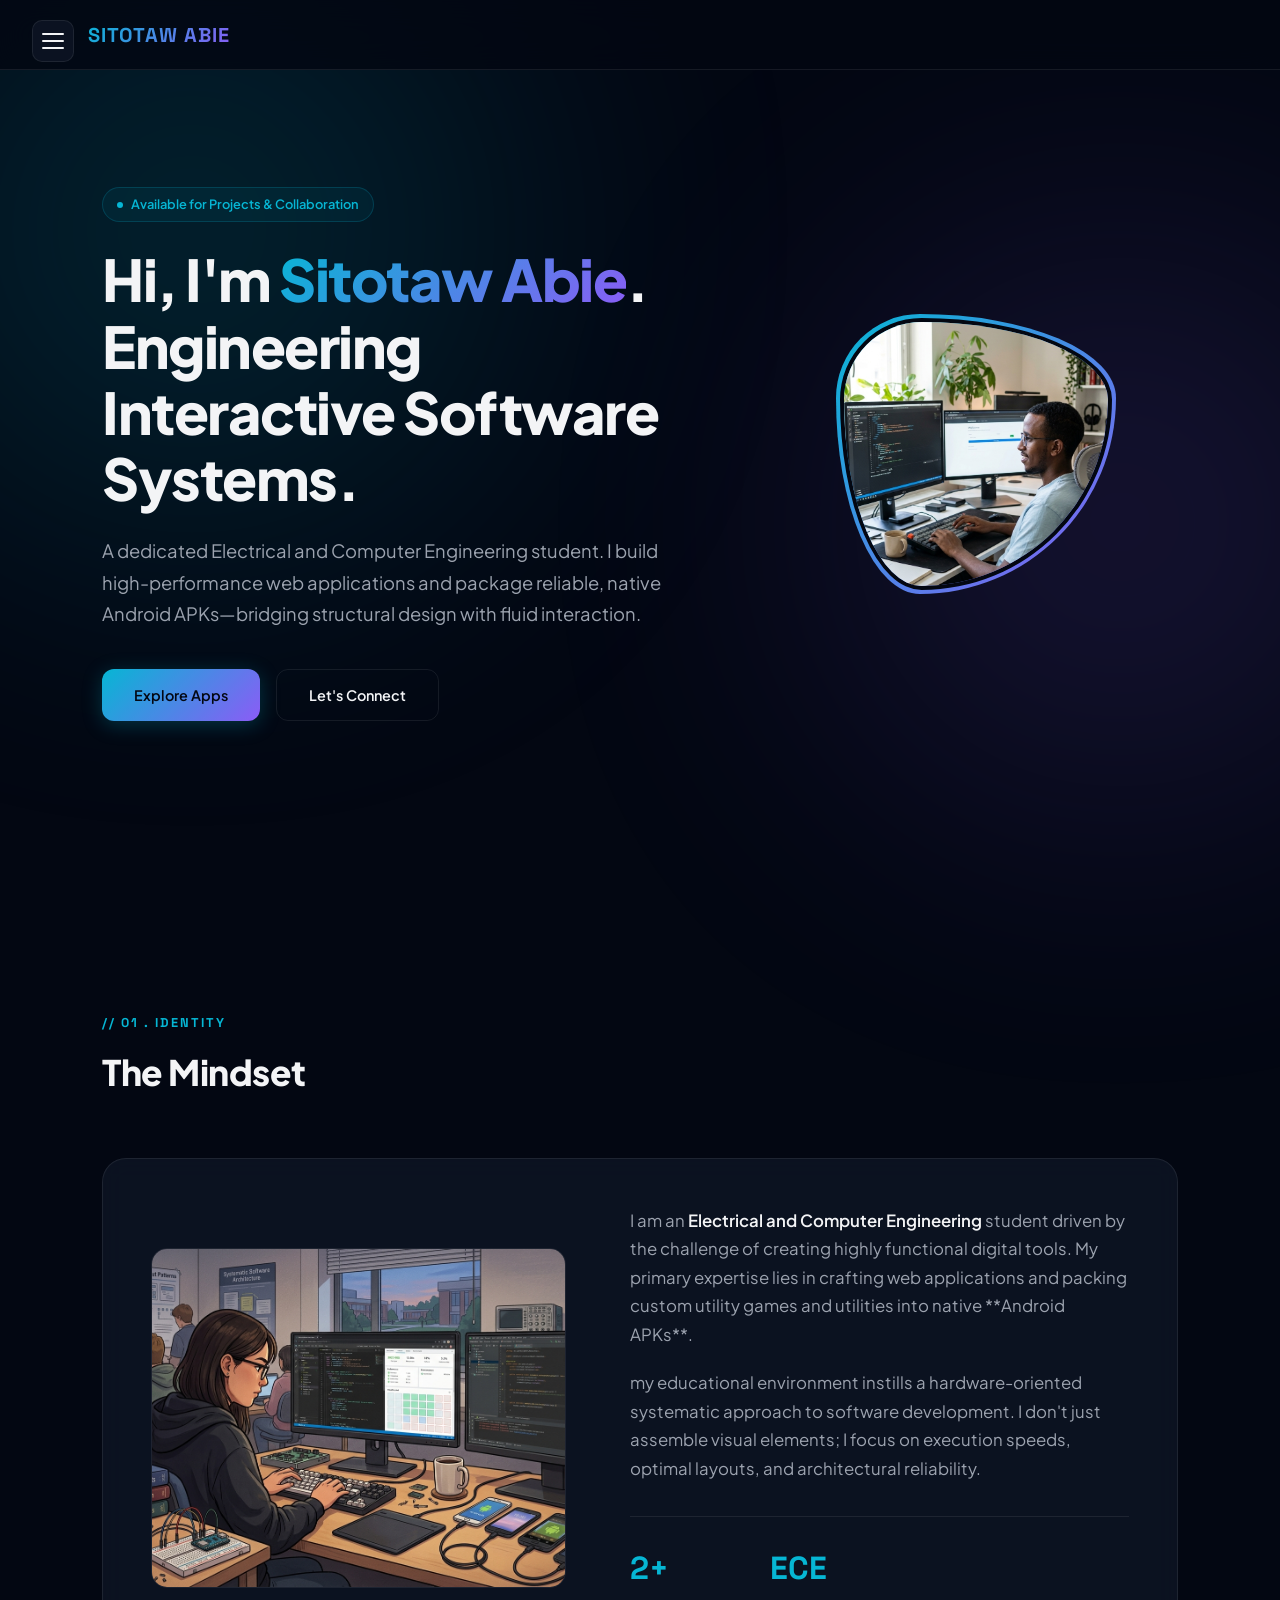
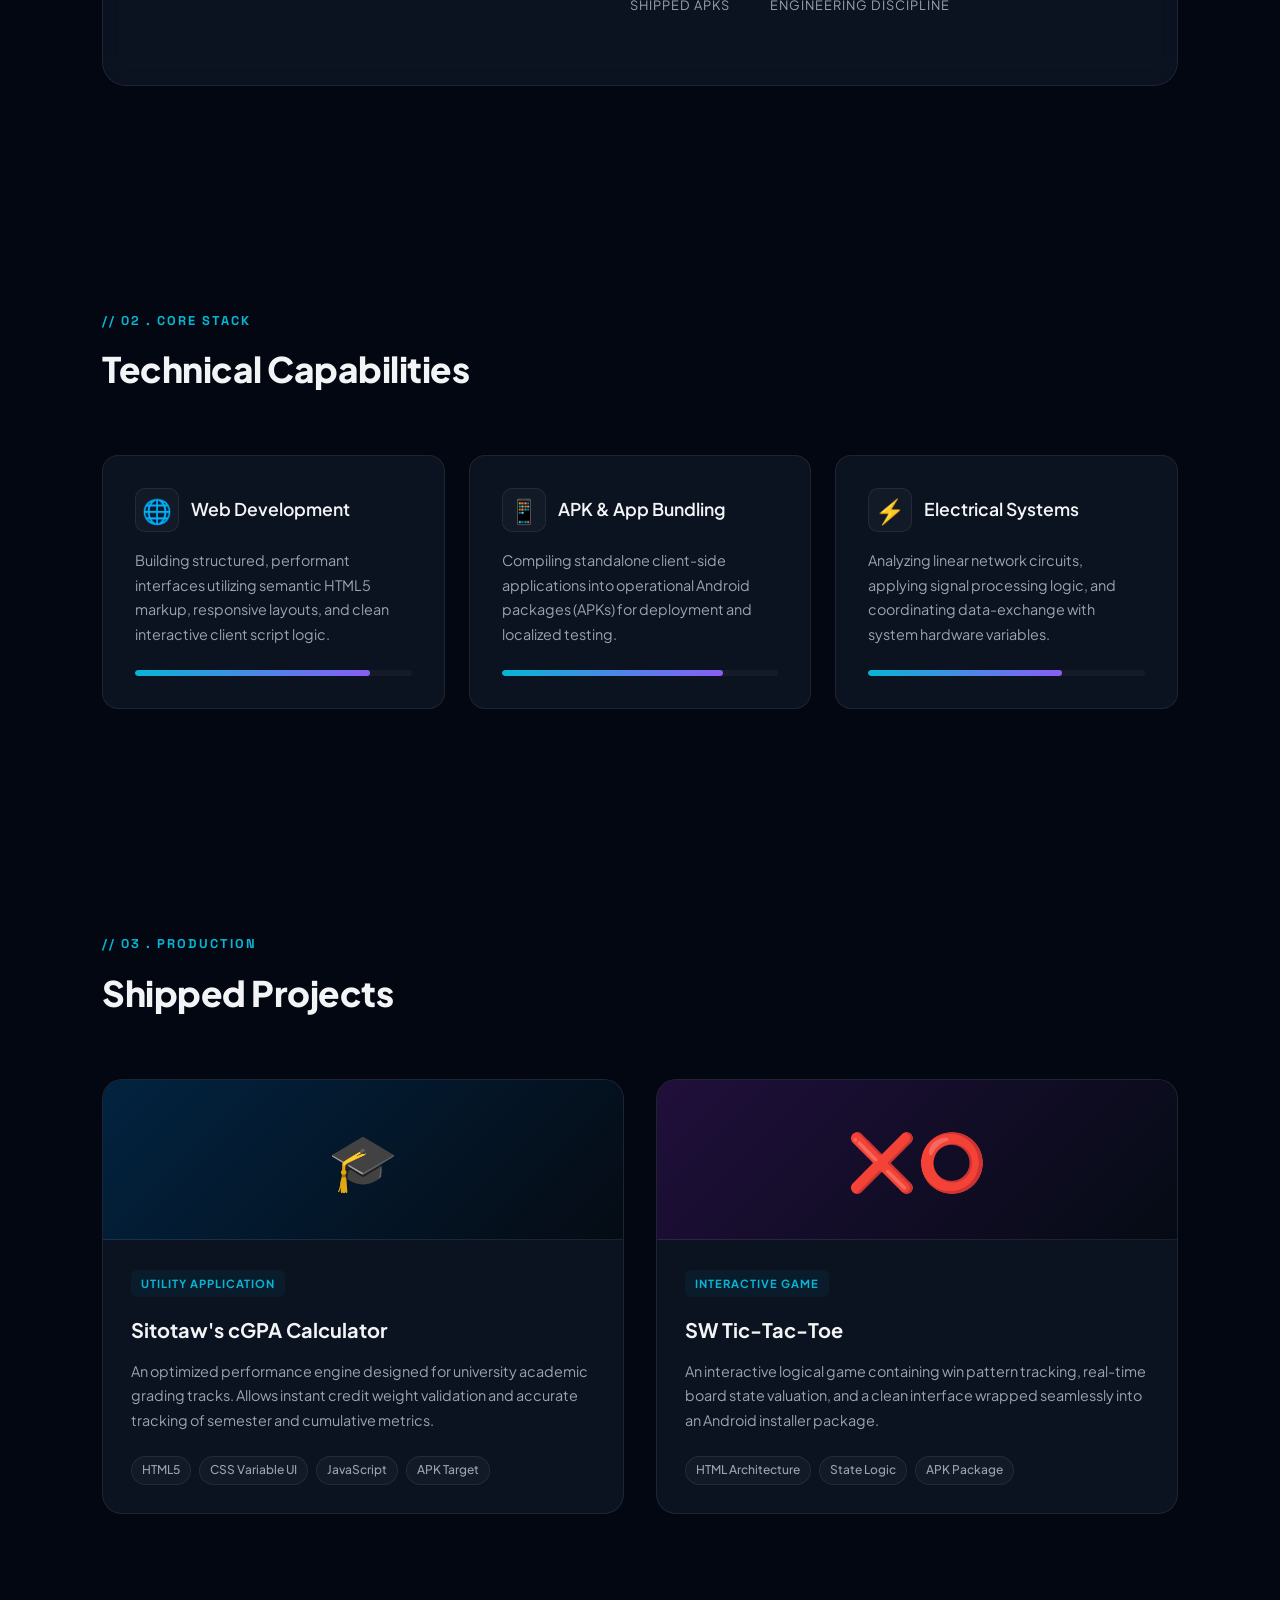
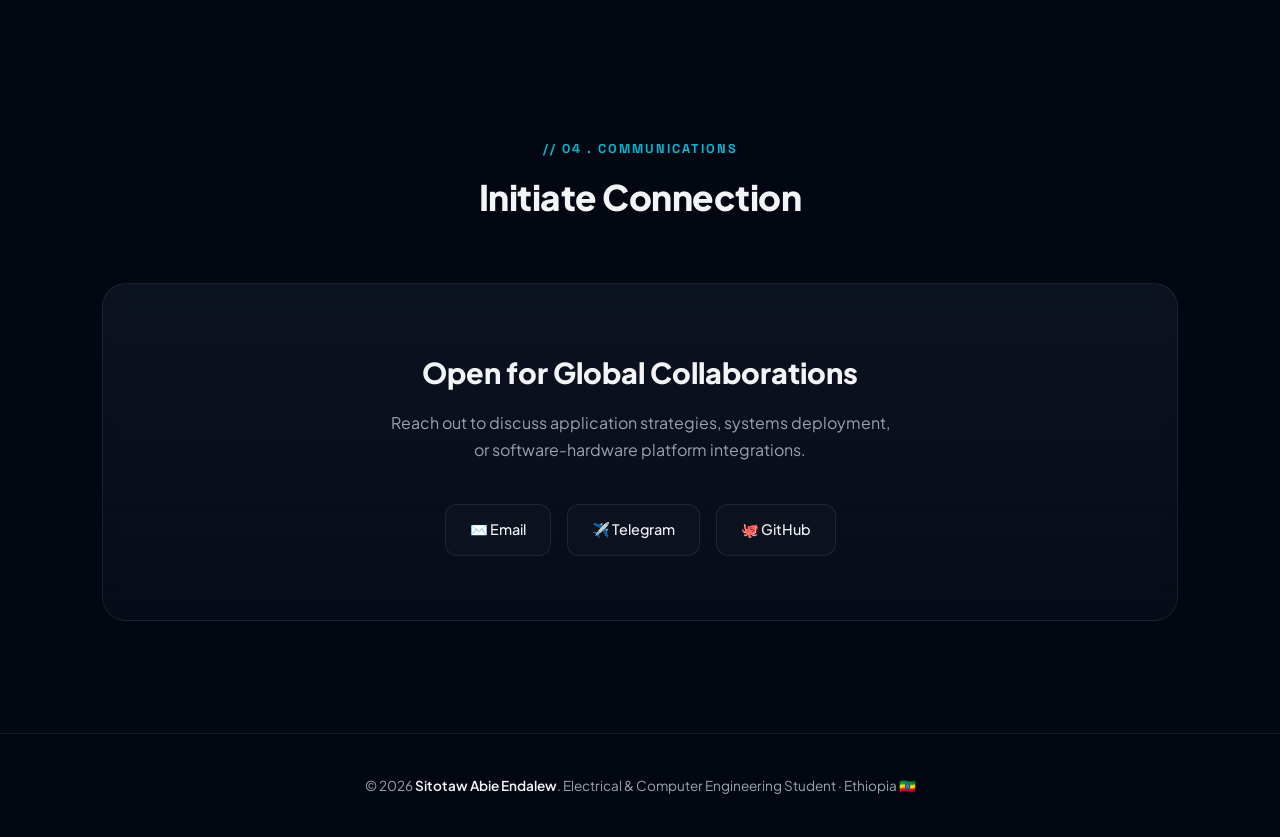
==== commit faedc4a1: "Update index.html" ====
--- a/index.html
+++ b/index.html
@@ -484,7 +484,7 @@
     </div>
     <div class="hero-visual">
       <div class="avatar-frame">
-        <img class="avatar-img" src="photo/png" alt="Sitotaw Abie Endalew Profile Image">
+        <img class="avatar-img" src="photo.png" alt="Sitotaw Abie Endalew Profile Image">
       </div>
     </div>
   </div>
@@ -498,7 +498,7 @@
   </div>
   <div class="about-wrap">
     <div class="about-showcase">
-      <img src="Workplace.png" alt="Workplace Illustration">
+      <img class="Illustration-img" src="workplace.png" alt="Workplace Illustration">
     </div>
     <div class="about-bio">
       <p>I am an <strong>Electrical and Computer Engineering</strong> student driven by the challenge of creating highly functional digital tools. My primary expertise lies in crafting web applications and packing custom utility games and utilities into native **Android APKs**.</p>
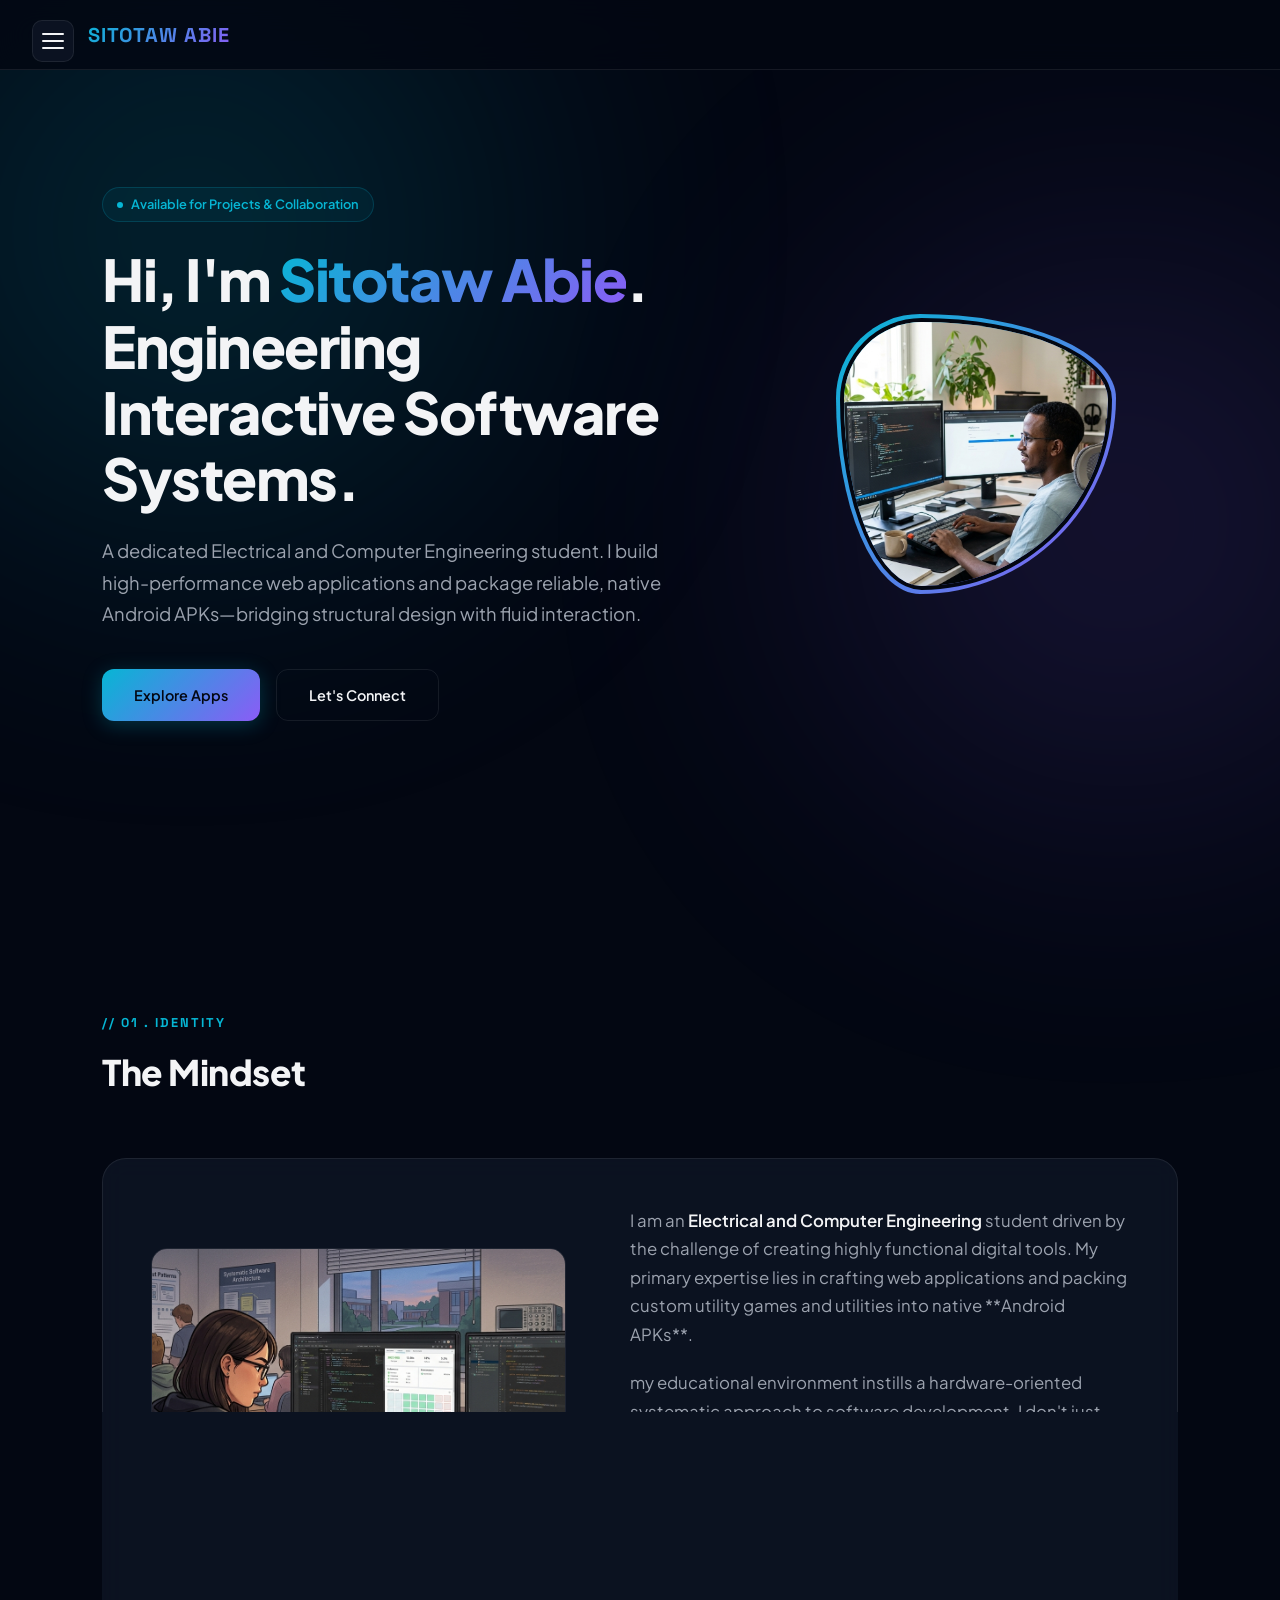
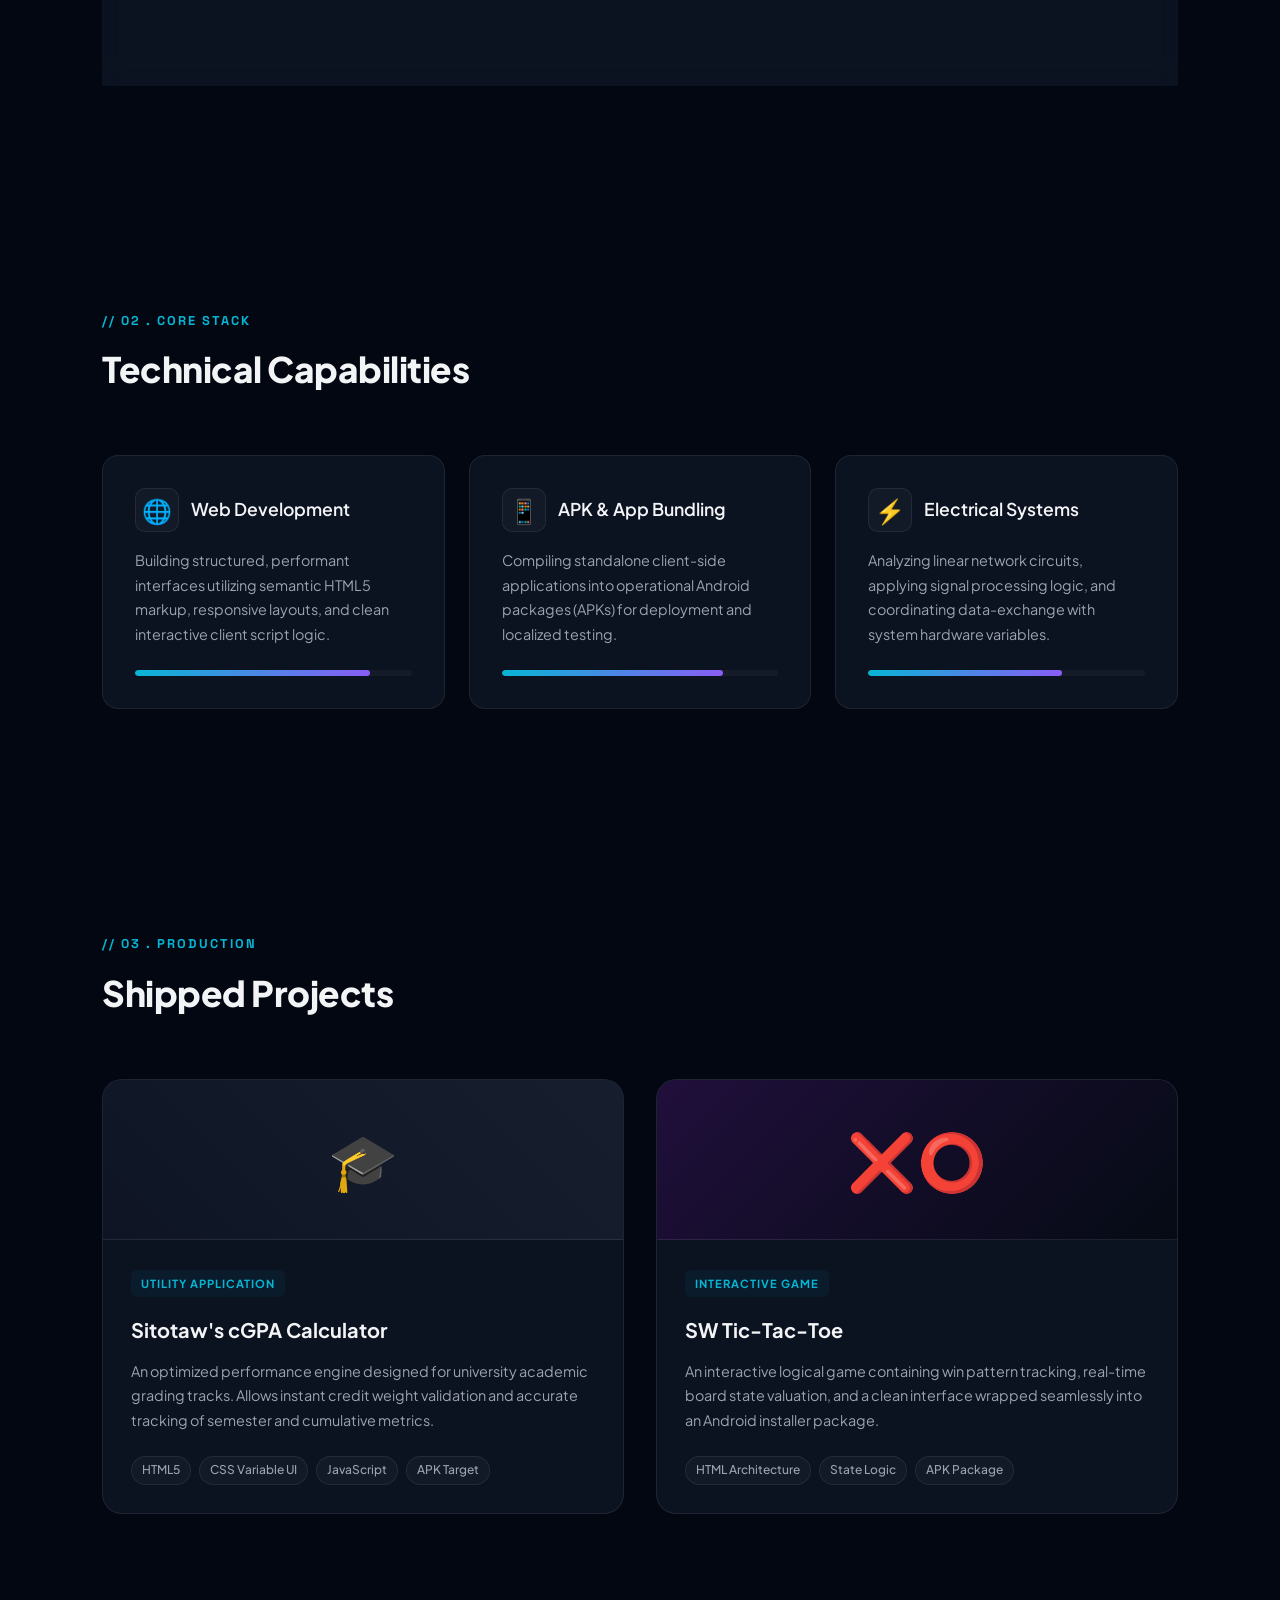
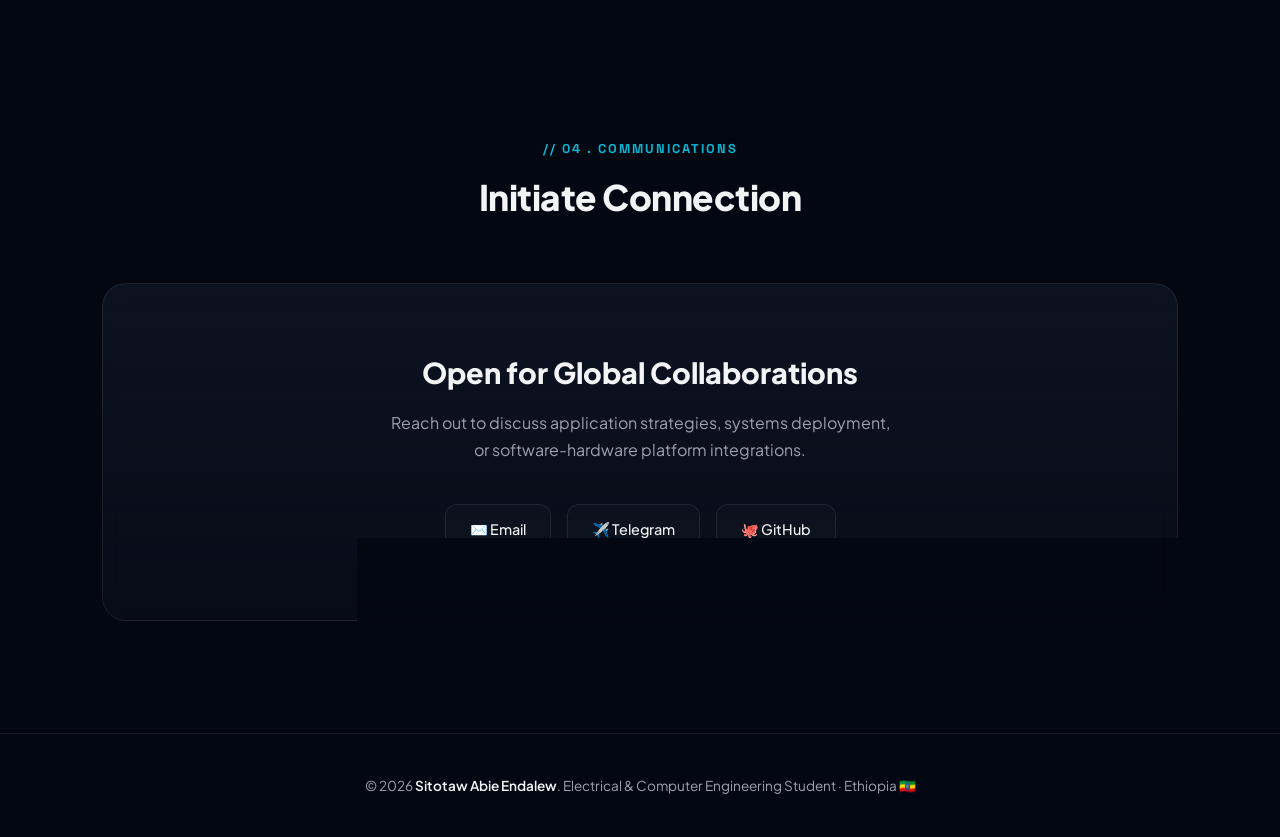
==== commit ae044fb7: "Update index.html" ====
--- a/index.html
+++ b/index.html
@@ -558,32 +558,39 @@
     <h2 class="section-title">Shipped Projects</h2>
   </div>
   <div class="project-masonry">
-    
-    <div class="project-vault">
-      <div class="project-banner" style="background: linear-gradient(135deg, #022340 0%, #050b14 100%);">🎓</div>
-      <div class="project-meta">
-        <span class="project-label">Utility Application</span>
-        <h3 class="project-heading">Sitotaw's cGPA Calculator</h3>
-        <p class="project-summary">An optimized performance engine designed for university academic grading tracks. Allows instant credit weight validation and accurate tracking of semester and cumulative metrics.</p>
-        <div class="stack-row">
-          <span class="stack-pill">HTML5</span>
-          <span class="stack-pill">CSS Variable UI</span>
-          <span class="stack-pill">JavaScript</span>
-          <span class="stack-pill">APK Target</span>
-        </div>
-      </div>
-    </div>
-
-    <div class="project-vault">
-      <div class="project-banner" style="background: linear-gradient(135deg, #200f3b 0%, #050b14 100%);">❌⭕</div>
-      <div class="project-meta">
-        <span class="project-label">Interactive Game</span>
-        <h3 class="project-heading">SW Tic-Tac-Toe</h3>
-        <p class="project-summary">An interactive logical game containing win pattern tracking, real-time board state valuation, and a clean interface wrapped seamlessly into an Android installer package.</p>
-        <div class="stack-row">
-          <span class="stack-pill">HTML Architecture</span>
-          <span class="stack-pill">State Logic</span>
-          <span class="stack-pill">APK Package</span>
+   <!-- Project 1 (UPDATED WITH DIRECT LINK TO ScGPA.html) -->
+<a href="ScGPA.html" target="_blank" style="text-decoration: none; color: inherit;">
+  <div class="project-vault">
+    <div class="project-banner proj-calc">🎓</div>
+    <div class="project-meta">
+      <span class="project-label">Utility Application</span>
+      <h3 class="project-heading">Sitotaw's cGPA Calculator</h3>
+      <p class="project-summary">An optimized performance engine designed for university academic grading tracks. Allows instant credit weight validation and accurate tracking of semester and cumulative metrics.</p>
+      <div class="stack-row">
+        <span class="stack-pill">HTML5</span>
+        <span class="stack-pill">CSS Variable UI</span>
+        <span class="stack-pill">JavaScript</span>
+        <span class="stack-pill">APK Target</span>
+      </div>
+    </div>
+  </div>
+</a>
+<!-- Wrapped with direct link pointing to your game file -->
+<a href="tictac.html" target="_blank" style="text-decoration: none; color: inherit;">
+  <div class="project-vault">
+    <div class="project-banner" style="background: linear-gradient(135deg, #200f3b 0%, #050b14 100%);">❌⭕</div>
+    <div class="project-meta">
+      <span class="project-label">Interactive Game</span>
+      <h3 class="project-heading">SW Tic-Tac-Toe</h3>
+      <p class="project-summary">An interactive logical game containing win pattern tracking, real-time board state valuation, and a clean interface wrapped seamlessly into an Android installer package.</p>
+      <div class="stack-row">
+        <span class="stack-pill">HTML Architecture</span>
+        <span class="stack-pill">State Logic</span>
+        <span class="stack-pill">APK Package</span>
+      </div>
+    </div>
+  </div>
+</a>
         </div>
       </div>
     </div>
@@ -634,6 +641,36 @@
       if(sidebar.classList.contains('open')) toggleMenu();
     });
   });
+ // ==========================================
+// SW TIC-TAC-TOE POPUP MODAL LOGIC
+// ==========================================
+const gameModal = document.getElementById('gameModal');
+const openGameBtn = document.getElementById('openGame');
+const closeModalBtn = document.getElementById('closeModal');
+
+// Open the game window when clicking the project card
+if (openGameBtn && gameModal) {
+  openGameBtn.addEventListener('click', () => {
+    gameModal.classList.add('show');
+    document.body.style.overflow = 'hidden'; // Stop background scrolling
+  });
+}
+
+// Close the game window when clicking the tiny 'X' button
+if (closeModalBtn && gameModal) {
+  closeModalBtn.addEventListener('click', () => {
+    gameModal.classList.remove('show');
+    document.body.style.overflow = ''; // Restore portfolio scrolling
+  });
+}
+
+// Close the game if the user clicks anywhere outside the game box
+window.addEventListener('click', (e) => {
+  if (gameModal && e.target === gameModal) {
+    gameModal.classList.remove('show');
+    document.body.style.overflow = '';
+  }
+});
 </script>
 </body>
 </html>
